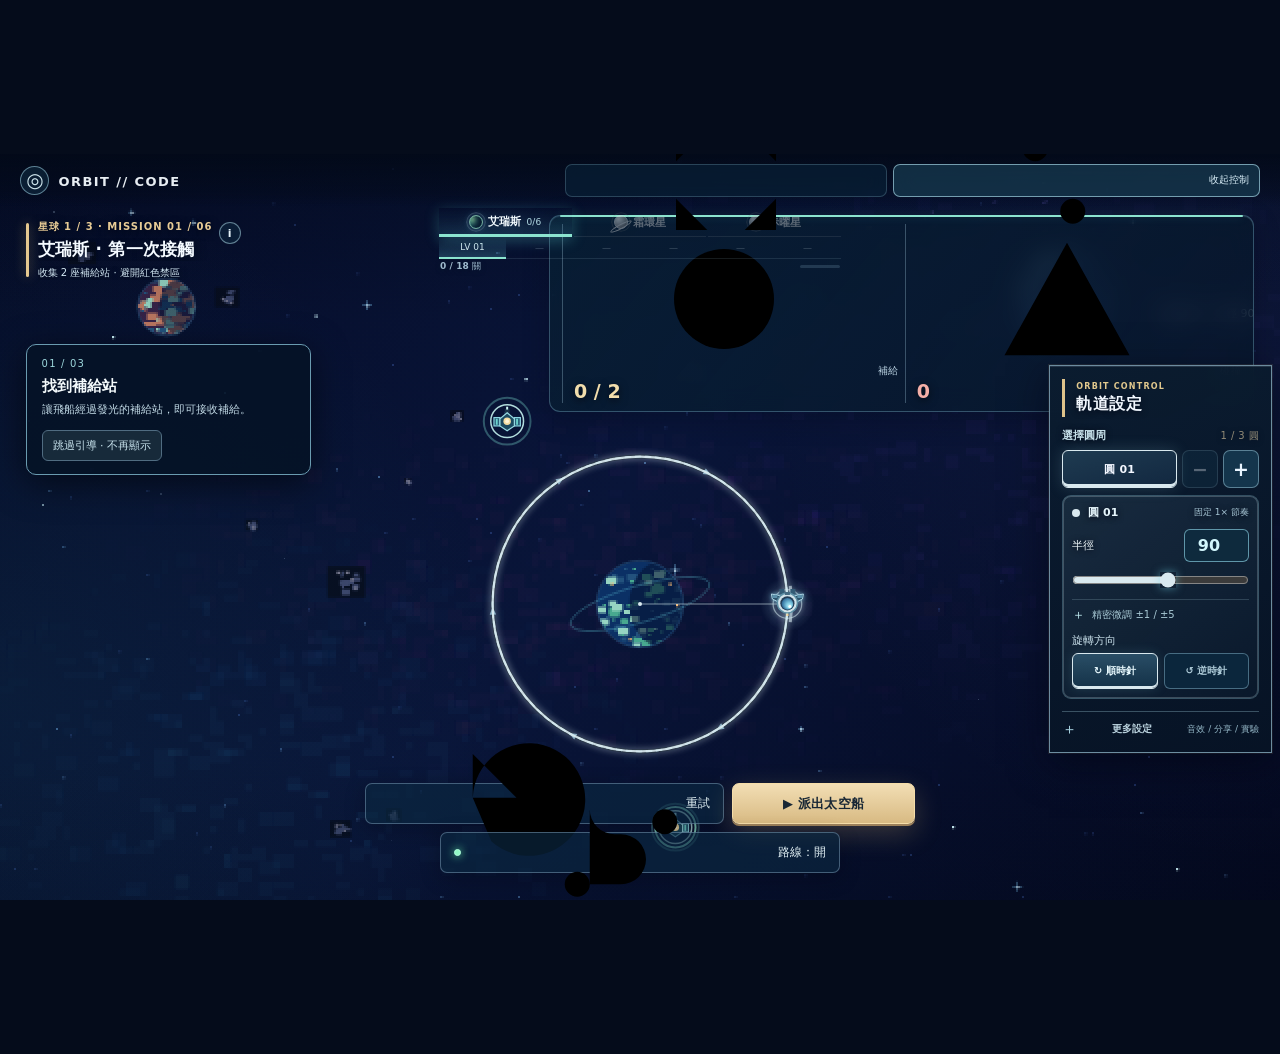
==== index.html @ 80895d69 "feat: unify player-facing controls with native inline SVG icon sprite" ====
<!doctype html>
<html lang="zh-Hant">
<head>
<meta charset="utf-8"><meta name="viewport" content="width=device-width,initial-scale=1,viewport-fit=cover"><meta name="theme-color" content="#050a14">
<title>ORBIT // CODE｜軌道守護者</title>
<meta name="description" content="用旋轉圓的數量、大小與方向組合出不同軌跡，收集訊號、閃避禁區，完成傅立葉圓周謎題。免費免安裝。">
<style>

:root{color-scheme:dark;--bg:#090d13;--surface:#0e141d;--surface-raised:#121a24;--line:#26313d;--line-active:#587083;--text:#e7edf2;--muted:#8b9aa9;--accent:#dfc48f;--ice:#a4cde0;--danger:#e48c89;--lime:#dfc48f;--gold:#dfc48f;--pink:#a4cde0}
*{box-sizing:border-box}
html{scroll-behavior:smooth}
body{margin:0;background:var(--bg);color:var(--text);font-family:Inter,-apple-system,BlinkMacSystemFont,"SF Pro Display","PingFang TC",system-ui,sans-serif;-webkit-font-smoothing:antialiased}
button,input,select{font:inherit}button{cursor:pointer;touch-action:manipulation}
button:focus-visible,input:focus-visible{outline:2px solid var(--accent);outline-offset:3px}
button:disabled{opacity:.35;cursor:not-allowed}
a{text-decoration:none;color:inherit}
.shell{max-width:1380px;padding:0 clamp(16px,3vw,46px) 50px;margin:0 auto}
header{min-height:68px;border-bottom:1px solid var(--line);display:flex;align-items:center;justify-content:space-between;gap:16px}
.brand{display:flex;align-items:center;gap:13px;min-width:0}.logo{width:35px;height:35px;flex:none;border:1px solid #677f91;border-radius:50%;display:grid;place-items:center;font-size:24px;font-weight:300;color:var(--accent);line-height:1}
.brand b{font-size:15px;font-weight:650;letter-spacing:.075em;white-space:nowrap}
.brand small{display:block;margin-top:4px;font-size:10px;color:var(--muted);letter-spacing:.14em}
.header-right{display:flex;align-items:center;gap:10px}
.status-pill{display:none}
.nav-link{padding:7px 0;color:#9aafbb;font-size:10px;letter-spacing:.12em}
.intro{padding:31px 0 24px;display:flex;align-items:end;justify-content:space-between;gap:24px}
.eyebrow{font-size:10px;color:var(--accent);letter-spacing:.19em;font-weight:600}
.intro h1{font-size:clamp(27px,3.2vw,42px);font-weight:560;letter-spacing:-.055em;line-height:1.17;margin:10px 0 11px}
.intro h1 span{color:var(--accent)}.intro p{color:#95a5b5;font-size:13px;line-height:1.75;margin:0;max-width:720px}.intro-flag{display:none}
.layout{display:grid;grid-template-columns:minmax(0,1fr) minmax(275px,318px);gap:22px;align-items:start}
.left{min-width:0}
.board{background:var(--surface);border:1px solid #2c3742;border-radius:13px;overflow:hidden}
.board-header{display:flex;align-items:center;justify-content:space-between;padding:17px 20px;gap:12px;min-height:69px;border-bottom:1px solid #25313a}
.level-tag{font-size:10px;color:var(--accent);font-weight:650;letter-spacing:.13em}
.level-name{font-size:16px;font-weight:620;letter-spacing:.015em;margin-top:5px}
.state-chip{border:1px solid #3a4b53;border-radius:99px;color:#a9bbc5;padding:6px 11px;font-size:10px;white-space:nowrap}
.state-chip.pink{border-color:#895652;color:#e6a39d}
.board-canvas{position:relative;aspect-ratio:1.57;min-height:342px;max-height:650px;background:#090e16;overflow:hidden}
#gameCanvas{position:absolute;inset:0;display:block;width:100%;height:100%;cursor:crosshair;touch-action:none}
#gameCanvas.dragging{cursor:grabbing}
.live-readout{position:absolute;left:17px;top:16px;display:flex;align-items:center;gap:8px;color:#9bafbb;font-size:11px;pointer-events:none}
.light{width:6px;height:6px;background:var(--accent);border-radius:50%}.light.off{background:#526271}
.radius-readout{position:absolute;top:15px;right:18px;font-size:11px;font-variant-numeric:tabular-nums;color:#c5d4df;pointer-events:none}
.space-caption,.hud-corners,.board-overtext{display:none}
.canvas-hint{position:absolute;bottom:14px;right:17px;pointer-events:none;color:#8094a4;font-size:10px}
.time-track{height:2px;background:#25313e}.time-fill{width:100%;height:100%;background:var(--accent);transition:width .13s linear}
.metrics{display:grid;grid-template-columns:repeat(2,1fr);background:#101720}
.metric{padding:16px 18px;min-width:0}.metric+.metric{border-left:1px solid #26323e}
.metric:nth-child(n+3){display:none}
.metric span{display:block;font-size:10px;color:#8496a6;letter-spacing:.05em}
.metric strong{display:block;font-size:24px;font-weight:570;margin-top:5px;line-height:1.15;font-variant-numeric:tabular-nums}
.metric strong small{font-size:12px;font-weight:400;color:#879ba6}
.metric strong.lime,.metric strong.pink{color:var(--accent)}
.actionbar{display:flex;flex-wrap:wrap;gap:9px;padding:13px 0 17px}
.btn{display:inline-flex;align-items:center;justify-content:center;gap:7px;min-height:44px;padding:10px 15px;border-radius:8px;background:#141c26;color:#cdd8e0;border:1px solid #303d4b;font-size:12px;font-weight:550;transition:background .15s,border-color .15s}
.btn:hover{background:#1d2935;border-color:#647785}
.btn.primary{background:var(--accent);color:#151919;border-color:var(--accent);font-weight:690;min-width:141px}
.btn.primary:hover{background:#ebd5a8}.btn.ghost{background:transparent}.btn.active{border-color:#586c79;color:#cedce4}
.scene-toggle{display:none}
.game-message{display:flex;gap:13px;align-items:start;background:transparent;padding:0 2px 16px;border-bottom:1px solid var(--line)}
.message-icon{color:#bca87e;font-size:17px;line-height:1.15}
.game-message b{font-size:12px;font-weight:630}.game-message p{margin:5px 0 0;color:#8397a6;font-size:12px;line-height:1.65}
.levels-head{margin:22px 0 11px;display:flex;align-items:center;justify-content:space-between;gap:12px}.levels-head h2{font-size:13px;font-weight:630;margin:0}.levels-head span{font-size:10px;color:#8093a3}
.level-list{display:grid;grid-template-columns:repeat(3,minmax(0,1fr));gap:8px}
.level-btn{min-width:0;min-height:74px;border:1px solid #2a3743;background:#0f161f;color:#b4c2cc;border-radius:8px;text-align:left;padding:12px;display:flex;flex-direction:column;justify-content:center;gap:6px}
.level-btn:hover:enabled{background:#161f2a;border-color:#5b6d77}
.level-btn.selected{border-color:#bea677;color:#e4ebf0;background:#1a2026}
.level-btn .tiny{font-size:10px;letter-spacing:.08em;color:#8497a5}.level-btn b{font-size:12px;font-weight:540;white-space:nowrap;text-overflow:ellipsis;overflow:hidden}
.level-btn .check{color:var(--accent)}.level-btn:disabled{opacity:.38}
.panel{border:1px solid #2b3743;border-radius:13px;background:#101720;overflow:hidden}
.panel-pad{padding:21px 18px 18px}.panel h2{font-size:15px;font-weight:610;margin:0}.panel h2 small{font-weight:420;color:#8192a1;font-size:11px}
.panel-intro{margin:11px 0 20px;color:#8a9caa;font-size:11px;line-height:1.7}
.count-row{display:flex;justify-content:space-between;align-items:center;gap:8px;border-top:1px solid var(--line);border-bottom:1px solid var(--line);padding:12px 0}
.count-row label{font-size:12px;font-weight:550}
.count-stepper{display:flex;align-items:center;gap:9px}
.step{width:31px;height:31px;border:1px solid #3e4d5c;color:#dbe5ea;background:transparent;border-radius:7px;font-size:20px;line-height:1}
.count-stepper output{min-width:19px;text-align:center;font-size:20px;font-weight:560;color:var(--accent)}
.mini-notice{font-size:10px;color:#8194a2;line-height:1.6;margin:11px 0 0}
.wheels-header{display:flex;justify-content:space-between;gap:8px;margin:21px 0 12px;font-size:12px;font-weight:620}.wheels-header small{font-size:10px;font-weight:430;color:#8393a1}
.wheels{display:flex;flex-direction:column;gap:12px}
.wheel{--wheel:#bdd0e0;padding:0;border-top:1px solid #2a3945}
.wheel.selected{border-top-color:var(--wheel)}
.wheel-title{display:flex;align-items:center;justify-content:space-between;gap:8px;font-size:12px;font-weight:590;padding:13px 0 8px;cursor:pointer}
.wheel-title small{font-size:10px;color:#8396a3;font-weight:430}
.wheel-swatch{display:inline-block;width:7px;height:7px;border-radius:50%;background:var(--wheel);margin-right:8px;vertical-align:middle}
.wheel-details{padding-bottom:2px}
.ctrl-row{display:flex;align-items:center;justify-content:space-between;gap:8px;margin:7px 0;color:#aebdc6;font-size:11px}
.num{width:69px;border:1px solid #354858;border-radius:6px;background:#131f2c;color:#e1e8ee;text-align:right;padding:6px 7px;font-size:12px;font-variant-numeric:tabular-nums}
input[type=range]{width:100%;margin:1px 0 10px;accent-color:var(--wheel,var(--accent));height:16px;cursor:pointer}
.dir-switch{display:grid;grid-template-columns:1fr 1fr;gap:7px;margin:8px 0 5px}
.dir{border:1px solid #344353;border-radius:7px;min-height:35px;background:#121c28;color:#8fa3b1;font-size:11px}
.dir.on{border-color:var(--wheel);color:#dce9f0;background:#1d2b38}
.panel-footer{border-top:1px solid #273541;padding:16px 18px;display:flex;flex-direction:column;gap:9px}
.panel-footer .btn{width:100%}.fineprint{font-size:10px;line-height:1.6;color:#778b99;text-align:center}
footer{margin-top:36px;border-top:1px solid #29333f;padding:22px 0;display:flex;justify-content:space-between;gap:10px;color:#738492;font-size:10px}
.overlay{position:absolute;inset:0;z-index:4;display:grid;place-items:center;background:rgba(5,10,17,.84);padding:18px;backdrop-filter:blur(6px)}.overlay[hidden]{display:none}
.result{max-width:375px;width:100%;padding:31px 25px;text-align:center;background:#131c27;border:1px solid #516575;border-radius:13px}
.result-kicker{font-size:10px;letter-spacing:.14em;color:var(--accent);font-weight:640}
.result h2{margin:13px 0;font-size:27px;font-weight:570}.result p{color:#a7bac5;font-size:12px;line-height:1.8;margin:0 0 18px}.result-stars{font-size:23px;letter-spacing:.09em;color:var(--accent);margin-bottom:16px}
.result-actions{display:flex;justify-content:center;gap:8px;flex-wrap:wrap}
@media(max-width:1040px){.layout{grid-template-columns:minmax(0,1fr) 295px;gap:15px}}
@media(max-width:790px){.layout{grid-template-columns:1fr}.board-canvas{aspect-ratio:1.46;min-height:315px}.panel-pad{padding:19px}.wheels{display:grid;grid-template-columns:repeat(2,minmax(0,1fr));gap:12px}.panel-footer{display:grid;grid-template-columns:1fr 1fr}.fineprint{grid-column:1/-1}}
@media(max-width:510px){header{min-height:63px}.brand b{font-size:13px}.brand small{font-size:8px}.logo{height:30px;width:30px;font-size:21px}.nav-link{font-size:9px}.intro{padding:24px 0 19px}.intro h1{font-size:29px}.intro p{font-size:12px}.board-header{padding:13px 14px;min-height:62px}.board-canvas{aspect-ratio:1.07;min-height:315px}.live-readout{top:13px;left:13px;font-size:10px}.radius-readout{top:14px;right:13px;font-size:10px}.canvas-hint{font-size:9px;right:13px}.metrics .metric{padding:13px 14px}.metric strong{font-size:21px}.actionbar{display:grid;grid-template-columns:1.25fr 1fr 1fr;gap:7px}.actionbar .btn{min-width:0;padding:10px 5px;font-size:10px}.wheels{display:flex}.level-list{grid-template-columns:repeat(2,minmax(0,1fr))}.panel-footer{display:flex}footer{flex-direction:column}}
@media(prefers-reduced-motion:reduce){*,*:before,*:after{scroll-behavior:auto!important;transition:none!important}}


/* V0.7 - Single-screen game layout. Full document never scrolls; control drawer may scroll internally. */
html,body{height:100%;width:100%;overflow:hidden;overscroll-behavior:none}
.shell{width:100%;max-width:1600px;height:100vh;height:100dvh;min-height:0;display:flex;flex-direction:column;padding:0 clamp(12px,1.6vw,24px) 10px}
header{height:56px;min-height:56px;flex-shrink:0}
.intro,footer{display:none}
.layout{flex:1;min-height:0;position:relative;grid-template-columns:minmax(0,1fr) minmax(258px,312px);gap:13px;align-items:stretch}
.left{display:flex;flex-direction:column;min-height:0;min-width:0}
.board{display:flex;flex-direction:column;flex:1;min-height:0}
.board-header{flex:none;min-height:49px;padding:9px 16px}
.board-canvas{flex:1;min-height:0;max-height:none;aspect-ratio:auto;overflow:hidden}
.metrics{flex:none}
.metric{padding:10px 15px}
.metric span{font-size:10px}
.metric strong{font-size:20px;margin-top:3px}
.actionbar{flex:none;gap:8px;padding:9px 0}
.actionbar .btn{min-height:39px;padding:8px 14px}
.game-message{flex:none;padding:5px 2px 8px;border-bottom:0;gap:9px;min-height:34px;display:flex;align-items:center;overflow:hidden}
.game-message b{font-size:11px}
.game-message p{display:inline;white-space:nowrap;overflow:hidden;text-overflow:ellipsis;font-size:10px;margin:0 0 0 7px}
.game-message>div:last-child{min-width:0;white-space:nowrap;overflow:hidden;text-overflow:ellipsis}
.message-icon{font-size:14px}
.levels-section{flex:none;min-height:0;border-top:1px solid #263440;padding-top:7px}
.levels-head{margin:0 0 7px}
.level-list{grid-template-columns:repeat(6,minmax(0,1fr));gap:6px}
.level-btn{min-height:55px;padding:7px 9px;gap:4px}
.level-btn b{font-size:11px}
.panel{min-height:0;max-height:100%;overflow-y:auto;overscroll-behavior:contain;scrollbar-width:thin;scrollbar-color:#3c4d5e transparent}
.panel-pad{padding:15px 14px 11px}
.panel-intro,.mini-notice,.fineprint{display:none}
.panel h2{font-size:14px}
.count-row{padding:10px 0;margin-top:13px}
.wheels-header{margin:15px 0 6px}
.wheels{gap:6px}
.wheel-title{padding:8px 0 6px}
.wheel-details{padding-bottom:0}
.ctrl-row{margin:4px 0}
input[type=range]{margin:0 0 4px}
.dir-switch{margin:4px 0}
.dir{min-height:32px}
.panel-footer{padding:11px 14px;gap:6px}
.panel-footer .btn{min-height:37px;padding:7px}
.mobile-dock{display:none}
@media(max-height:710px) and (min-width:861px){
 .shell{padding-bottom:7px}header{height:46px;min-height:46px}
 .board-header{min-height:42px;padding:6px 13px}
 .level-name{font-size:14px}
 .metric{padding:7px 12px}.metric strong{font-size:18px}
 .actionbar{padding:6px 0}.actionbar .btn{min-height:35px}
 .game-message{min-height:25px;padding:2px 0 4px}
 .levels-section{padding-top:5px}.levels-head{margin-bottom:4px}
 .level-btn{min-height:41px;padding:5px 7px}
 .panel-pad{padding:10px 12px}.panel-footer{padding:8px 12px}
}
@media(max-width:860px){
 .shell{padding:0 10px 0}
 header{height:49px;min-height:49px}
 .brand small{font-size:8px}.logo{width:30px;height:30px;font-size:20px}
 .nav-link{font-size:9px}
 .layout{display:flex;flex-direction:column;flex:1;min-height:0;gap:0;overflow:hidden}
 .left{flex:1;min-height:0}
 .board{min-height:0}
 .board-header{min-height:43px;padding:7px 12px}
 .board-canvas{flex:1;min-height:0;max-height:none;aspect-ratio:auto}
 .metric{padding:9px 12px}.metric strong{font-size:19px}
 .actionbar{display:grid;grid-template-columns:1.3fr 1fr 1fr;gap:7px;padding:9px 0 10px}
 .actionbar .btn{min-width:0;min-height:42px;padding:6px 4px;font-size:11px}
 .game-message{display:none}
 .levels-section,.panel{display:none}
 .mobile-dock{display:grid;grid-template-columns:1fr 1fr;flex:none;gap:8px;padding:8px 0 max(9px,env(safe-area-inset-bottom));border-top:1px solid #26313d;background:#090d13}
 .dock-btn{height:42px;min-height:42px;border:1px solid #354451;background:#121b26;color:#b7c8d1;border-radius:8px;font-size:12px;font-weight:560}
 .dock-btn[aria-expanded=true]{color:#efd29d;background:#24272a;border-color:#b59c70}
 body[data-mobile-pane=settings] .panel,body[data-mobile-pane=levels] .levels-section{
  display:block;position:absolute;bottom:4px;left:0;right:0;z-index:10;
  border:1px solid #586c7a;border-radius:13px 13px 8px 8px;background:#101720;
  max-height:min(46dvh,420px);overflow-y:auto;overscroll-behavior:contain;
  box-shadow:0 -12px 60px #050a12d9;
 }
 body[data-mobile-pane=settings] .panel{height:min(46dvh,420px)}
 body[data-mobile-pane=levels] .levels-section{padding:14px 13px 15px}
 .levels-head{margin:0 0 11px}.level-list{grid-template-columns:repeat(2,minmax(0,1fr));gap:8px}
 .level-btn{min-height:62px;padding:10px}
 .panel-pad{padding:16px}
 .panel-intro{display:block;margin:7px 0 11px}
 .mini-notice{display:block;margin:7px 0}
 .panel-footer{padding:11px 16px}
 .panel-footer .btn{min-height:41px}
 .wheels{display:flex;flex-direction:column}
 .wheel{padding:2px 0}
 .num{font-size:16px}
}
@media(max-width:510px){
 .shell{padding:0 8px}
 header{height:45px;min-height:45px}
 .brand b{font-size:12px}.brand small{display:none}
 .board-header{min-height:41px;padding:7px 10px}
 .board-canvas{min-height:0}
 .live-readout{top:11px;left:11px}.radius-readout{top:11px;right:11px;font-size:10px}
 .canvas-hint{right:10px;bottom:9px}
 .actionbar{padding:7px 0}
 .mobile-dock{padding:7px 0 max(7px,env(safe-area-inset-bottom))}
 .dock-btn{height:40px;min-height:40px}
}
@media(max-height:610px) and (max-width:860px){
 header{height:38px;min-height:38px}
 .board-header{min-height:35px;padding:4px 10px}
 .level-tag{font-size:9px}.level-name{font-size:13px;margin-top:2px}
 .metrics .metric{padding:5px 11px}.metric strong{font-size:17px;margin-top:0}
 .actionbar{padding:5px 0}.actionbar .btn{min-height:36px;font-size:10px}
 .mobile-dock{padding-top:5px;padding-bottom:max(5px,env(safe-area-inset-bottom))}
 .dock-btn{height:36px;min-height:36px}
}


/* V0.7.2 — Classic Cosmos restoration within the unchanged single-screen shell */
body{background:radial-gradient(ellipse 85% 65% at 52% -12%,rgba(55,72,132,.34),transparent 72%),radial-gradient(ellipse 75% 68% at 95% 80%,rgba(18,57,86,.26),transparent 78%),#080e1c}
.board{border-color:#35527a}
.board-canvas{background:#050c23}
.panel-footer .scene-toggle{display:inline-flex;max-width:none;width:100%;min-height:38px;border-color:#567c98;background:#172338;color:#cae6f2}
.panel-footer .scene-toggle:not(.active){background:#101924;border-color:#334759;color:#8ea3b2}
.panel-footer .scene-toggle:hover{background:#22364f;border-color:#8ebbd3}
@media(max-width:860px){body[data-mobile-pane=settings] .panel-footer .scene-toggle{display:inline-flex}}

/* V0.7.3 Integrated Command Deck — one dominant viewport and one unified console */
.shell{max-width:1820px;padding:0 clamp(8px,1.1vw,18px) 6px}
header{height:45px;min-height:45px;border-bottom-color:#254164}
header .brand{gap:9px}header .logo{width:30px;height:30px;font-size:20px}
header .brand b{font-size:13px}header .brand small{display:none}
.layout{grid-template-columns:minmax(0,1fr) clamp(228px,18vw,270px);gap:9px}
.left{min-height:0}
.board{flex:1;min-height:0;border:1px solid #365573;border-radius:10px;background:#081326;overflow:hidden}
.board-header{flex:none;min-height:56px;display:grid;grid-template-columns:minmax(128px,1fr) auto auto;align-items:center;gap:12px;padding:7px 12px;border-bottom:1px solid #294966;background:rgba(9,24,46,.94)}
.command-title{min-width:0;display:flex;align-items:center;gap:9px}
.command-title .level-tag{font-size:9px;letter-spacing:.08em}
.command-title .level-name{font-size:14px;margin-top:1px;white-space:nowrap;overflow:hidden;text-overflow:ellipsis;max-width:190px}
.command-title .state-chip{font-size:9px;padding:4px 7px;white-space:nowrap;flex:none}
.board-header .metrics{display:flex;grid-template-columns:none;align-items:center;gap:12px;flex:none;background:transparent;border:0}
.board-header .metric{padding:0 0 0 11px;border-left:1px solid #324960!important;border-right:0;min-width:0}
.board-header .metric span{font-size:9px;margin-bottom:0;color:#a1bbd0}
.board-header .metric strong{font-size:18px;margin-top:2px}
.board-header .metric strong small{font-size:9px}
.board-header .metric:nth-child(n+3){display:none}
.board-header .actionbar{display:flex;align-items:center;gap:5px;padding:0;margin:0;flex:none}
.board-header .actionbar .btn{min-height:35px;padding:7px 10px;font-size:11px;min-width:0;border-radius:6px}
.board-header #startBtn{min-width:118px}
.board-header #resetBtn{min-width:73px}
.board-header #previewBtn{min-width:87px}
.board-canvas{flex:1;min-height:0;max-height:none;aspect-ratio:auto}
.time-track{height:2px}
.levels-section{flex:none;min-height:39px;border-top:1px solid #223e59;padding:5px 5px 0;margin:0;background:rgba(7,18,35,.83);display:flex;align-items:center}
.levels-head{display:none}
.level-list{display:grid;width:100%;grid-template-columns:repeat(6,minmax(0,1fr));gap:3px}
.level-btn{min-height:30px;padding:5px;display:flex;flex-direction:row;align-items:center;justify-content:center;gap:4px;background:transparent;border:1px solid transparent;border-radius:5px;color:#abbfce}
.level-btn .tiny{font-size:9px;letter-spacing:0;white-space:nowrap}
.level-btn b{font-size:10px;font-weight:550}
.level-btn:hover:enabled{background:#192a40;border-color:#345b75}
.level-btn.selected{background:#21384b;border-color:#668aa6;color:#eff6fa}
.game-message{position:absolute!important;width:1px!important;height:1px!important;padding:0!important;margin:-1px!important;overflow:hidden!important;clip:rect(0,0,0,0)!important;white-space:nowrap!important;border:0!important}
.panel{background:rgba(8,20,38,.8);border:1px solid #34536f;border-radius:10px;min-height:0;backdrop-filter:blur(6px)}
.panel-pad{padding:13px 11px 10px}.panel h2{font-size:13px}
.panel-pad .wheels-header{margin:12px 0 5px}
.panel-footer{padding:10px 11px;gap:7px}
.panel-footer .btn{font-size:11px}
.wheel-title{padding:7px 0 4px}.wheel-details{padding-bottom:0}.wheels{gap:4px}
.count-row{padding:7px 0;margin-top:9px}
.wheel .ctrl-row{margin:3px 0}
.num{width:61px;padding:5px 4px}
input[type=range]{height:14px;margin:0 0 2px}
.dir{min-height:30px;font-size:10px}
.dir-switch{gap:4px;margin:3px 0}
@media(max-width:1190px) and (min-width:861px){
 .layout{grid-template-columns:minmax(0,1fr) 227px}
 .board-header{gap:6px;padding:6px 9px}
 .command-title .state-chip{display:none}
 .board-header .metrics{gap:5px}
 .board-header .metric{padding-left:6px}
 .board-header .actionbar .btn{font-size:10px;padding:6px 7px}
 .board-header #startBtn{min-width:102px}
 .board-header #resetBtn{min-width:61px}
 .board-header #previewBtn{min-width:71px}
 .level-btn b{font-size:9px}
}
@media(max-width:860px){
 .shell{padding:0 8px}
 header{height:40px;min-height:40px}
 .layout{display:flex;flex-direction:column;gap:0}
 .left{flex:1;min-height:0}
 .board-header{grid-template-columns:minmax(0,1fr) auto;grid-template-rows:auto auto;grid-template-areas:'mission stats' 'controls controls';gap:5px;padding:6px 9px;min-height:85px}
 .command-title{grid-area:mission;min-width:0}
 .command-title .level-name{max-width:none;font-size:13px}
 .command-title .state-chip{display:none}
 .board-header .metrics{grid-area:stats;gap:5px}
 .board-header .metric{padding-left:7px}
 .board-header .metric span{font-size:8px}
 .board-header .metric strong{font-size:15px}
 .board-header .actionbar{grid-area:controls;display:grid;grid-template-columns:1.3fr 1fr 1fr;gap:5px;width:100%;margin:0}
 .board-header .actionbar .btn{height:32px;min-height:32px;max-height:32px;padding:5px 4px;font-size:10px;width:100%}
 .board-header #startBtn,.board-header #resetBtn,.board-header #previewBtn{min-width:0}
 .board-canvas{min-height:0}
 .levels-section,.panel{display:none}
 body[data-mobile-pane=settings] .panel,body[data-mobile-pane=levels] .levels-section{display:block;z-index:11;max-height:min(48dvh,420px)}
 body[data-mobile-pane=levels] .levels-head{display:flex;margin:0 0 8px}
 body[data-mobile-pane=levels] .level-list{grid-template-columns:repeat(2,minmax(0,1fr));gap:8px}
 body[data-mobile-pane=levels] .level-btn{min-height:58px;display:flex;flex-direction:column;gap:5px;align-items:flex-start;padding:10px}
 body[data-mobile-pane=levels] .level-btn .tiny{font-size:10px}
 body[data-mobile-pane=levels] .level-btn b{font-size:12px}
 .mobile-dock{border-top-color:#284660}
 .panel-pad{padding:14px}
 .panel-footer{padding:12px}
 .panel-pad .panel-intro{display:block}
}
@media(max-height:610px) and (max-width:860px){
 header{height:35px;min-height:35px}
 .board-header{min-height:70px;padding:4px 9px;gap:2px}
 .board-header .actionbar .btn{height:29px;min-height:29px;max-height:29px}
 .board-header .metric strong{font-size:13px}
}
@media(max-height:670px) and (min-width:861px){
 header{height:37px;min-height:37px}
 .board-header{min-height:48px}
 .level-btn{min-height:26px}
 .levels-section{min-height:32px;padding-top:3px}
}

/* V0.8 Endless Orbit — no countdown and no modal completion screen */
.board-header .metrics{gap:11px}
.board-header .metric strong{color:#e7d2a0}
.time-track{display:none}
.completion-panel[hidden],.dock-next[hidden]{display:none!important}
.completion-panel{display:flex;flex-direction:column;gap:12px;padding:14px 12px 13px;border-bottom:1px solid #466d78;background:linear-gradient(130deg,rgba(30,76,80,.5),rgba(19,42,61,.65));}
.completion-heading{display:flex;align-items:flex-start;gap:10px}
.completion-emblem{display:grid;place-items:center;flex:none;height:26px;width:26px;border-radius:50%;background:#90d7c7;color:#123538;font-size:15px;font-weight:760}
.completion-heading strong{display:block;font-size:13px;color:#e4fff6;font-weight:680;margin-top:1px}
.completion-heading p{font-size:11px;line-height:1.5;color:#afd3d4;margin:6px 0 0}
.completion-next{width:100%;min-height:43px;font-size:13px}
body.level-cleared .command-title .state-chip{border-color:#89d4bf;color:#b7ebd6}
body.level-cleared .board{border-color:#4a8f8c}
body.level-cleared .board-header .metric strong{color:#a5f2dc}
@media(max-width:860px){
 body.level-cleared .mobile-dock{grid-template-columns:.9fr .9fr 1.15fr}
 .dock-next{background:#c8d9a8;border-color:#dfecbe;color:#18312d;font-weight:750}
 body.level-cleared .command-title .state-chip{display:none}
}
@media(max-width:510px){
 body.level-cleared .mobile-dock{gap:5px}
 body.level-cleared .dock-btn{font-size:10px;min-width:0}
 body.level-cleared .dock-next{font-size:11px}
}

/* V0.9 — clarity, guided discovery, consequences, best scores */
.command-title>div:first-child{min-width:0}
.command-title .mission-objective{color:#d2e8f3;font-size:10px;font-weight:500;margin-top:4px;max-width:290px;white-space:nowrap;overflow:hidden;text-overflow:ellipsis}
.mission-story{position:absolute;left:16px;top:38px;z-index:2;max-width:min(75%,510px);white-space:nowrap;overflow:hidden;text-overflow:ellipsis;font-size:10px;color:#a3c2d3;text-shadow:0 2px 5px #081122}
.board-header{min-height:63px}
.completion-panel{gap:9px}
.completion-stars{letter-spacing:3px;font-size:23px;line-height:1;color:#f9d58e}
.completion-facts{font-size:11px;line-height:1.5;color:#dcece7}
.completion-bonus{font-size:10px;color:#a4dfd1;font-weight:650}
.completion-bonus[hidden]{display:none}
.completion-actions{display:flex;gap:6px}
.completion-actions .btn{flex:1;min-width:0;min-height:38px;padding:6px 7px;font-size:11px}
.completion-actions .completion-next{width:auto;flex:1.3}
.control-caption{font-size:10px;color:#91a9b9;margin:5px 0 0}
.panel-footer-label{color:#91a9b9;font-size:10px;border-top:1px solid #324659;padding-top:3px;font-weight:600}
.level-btn.completed{color:#e0f4e9;border-color:#4f8c84}
.level-btn.locked{color:#8993a1;opacity:.68;cursor:help}
.level-btn.locked:hover,.level-btn.locked:focus-visible{opacity:1;background:#1c2736;border-color:#58738b}
.best-stars{font-size:10px;white-space:nowrap;color:#eecb83;letter-spacing:0}
.stage-notice[hidden]{display:none}
.stage-notice{position:absolute;bottom:47px;left:8px;z-index:12;padding:7px 12px;border-radius:7px;background:#19293b;color:#cde4f1;border:1px solid #526d85;font-size:11px;box-shadow:0 6px 18px #0008}
.tutorial[hidden]{display:none}
.tutorial{position:absolute;left:16px;top:68px;z-index:7;padding:13px 15px;width:min(285px,calc(100% - 32px));border-radius:10px;background:rgba(5,19,38,.88);border:1px solid #6a9bb0;box-shadow:0 8px 35px #0008;pointer-events:none}
.tutorial-step{color:#9cd7dc;font-size:10px;letter-spacing:.12em;margin-bottom:7px}
.tutorial strong{font-size:15px;color:#f3f9fb;font-weight:670}
.tutorial p{font-size:11px;line-height:1.5;color:#c1d9e5;margin:6px 0 11px}
.tutorial-skip{pointer-events:auto;border:1px solid #506c81;border-radius:6px;padding:7px 10px;background:#172a3a;color:#c9e4ee;font-size:11px}
.tutorial-skip:hover{background:#2c4760}
#startBtn.guide-focus{box-shadow:0 0 0 3px #79d9d49a,0 0 18px #6ad7b965}
@media(max-width:1190px) and (min-width:861px){
 .command-title .mission-objective{max-width:175px;font-size:9px}
 .board-header{min-height:69px}
 .level-btn .best-stars{font-size:9px}
}
@media(max-width:860px){
 .board-header{min-height:91px}
 .command-title .mission-objective{font-size:9px;max-width:210px}
 .mission-story{top:36px;left:11px;font-size:9px;max-width:90%}
 .tutorial{left:10px;top:68px;padding:10px 12px;width:min(250px,calc(100% - 20px))}
 body[data-mobile-pane=levels] .stage-notice{position:sticky;bottom:2px;left:auto;margin:8px 0 0;box-shadow:none}
 body[data-mobile-pane=levels] .level-btn{position:relative}
 body[data-mobile-pane=levels] .best-stars{position:absolute;right:10px;top:9px}
 .completion-panel{padding:12px}
}
@media(max-width:510px){
 .command-title .mission-objective{max-width:174px}
 .mission-story{top:36px}
 .board-header{min-height:91px}
}
@media(max-height:610px) and (max-width:860px){
 .board-header{min-height:76px}
 .command-title .mission-objective{margin-top:1px}
 .mission-story{top:33px}
 .tutorial{top:49px;padding:8px 10px}
}

/* V1.0 — three planet sectors, each with six stages; keeps a single-screen game board */
body[data-planet="frost"]{--accent:#9be5f0;--ice:#a9f2f2;--gold:#a9dbe8}
body[data-planet="ember"]{--accent:#eabb88;--ice:#eabac5;--gold:#f1c58d}
.planet-bar{display:grid;grid-template-columns:repeat(3,minmax(0,1fr));width:100%;gap:5px;margin-bottom:5px}
.planet-btn{min-width:0;display:flex;align-items:center;justify-content:center;gap:7px;background:#0b1b30;border:1px solid #28445a;border-radius:7px;padding:5px 6px;color:#bdd0dd;text-align:left;cursor:pointer;transition:background .16s,border-color .16s}
.planet-btn:hover,.planet-btn:focus-visible{border-color:#7aadc7;background:#1a3448}
.planet-btn.selected{border-color:#a7cee2;background:#1c3b4f;color:#f2fafe}
.planet-btn.locked{opacity:.67}
.planet-symbol{height:21px;width:21px;flex:none;border-radius:50%;border:1px solid #77ac9e;box-shadow:inset -6px -2px 7px #07182c,0 0 7px #5dabc240;position:relative}
.planet-origin .planet-symbol{background:radial-gradient(circle at 29% 26%,#8cd3a0,#287f81 65%,#093148)}
.planet-frost .planet-symbol{background:radial-gradient(circle at 29% 26%,#e2ffff,#57a7cc 58%,#1c4772);border-color:#a3e9fd}
.planet-frost .planet-symbol:after{content:'';position:absolute;left:-6px;right:-6px;top:8px;height:3px;border:1px solid #b2e0f0;border-radius:50%;transform:rotate(-28deg)}
.planet-ember .planet-symbol{background:radial-gradient(circle at 25% 25%,#ffe2ab,#d97d5b 54%,#772747);border-color:#eeb18e}
.planet-label{display:flex;flex-direction:column;min-width:0;gap:1px}
.planet-label strong{white-space:nowrap;font-weight:650;font-size:10px}
.planet-label small{white-space:nowrap;font-size:9px;color:#9bb2c3}
.planet-status{font-size:10px;flex:none;color:#b8dfe9}
.levels-section{display:flex;flex-direction:column;align-items:stretch;justify-content:center;min-height:78px;padding:5px 6px 5px;border-top:1px solid #35506b;gap:0}
.level-list{width:100%;flex:none}
.stage-notice{bottom:82px}
body[data-planet="frost"] .board{border-color:#4e869d}
body[data-planet="ember"] .board{border-color:#8c6373}
body[data-planet="frost"] .board-header{background:rgba(10,34,56,.94)}
body[data-planet="ember"] .board-header{background:rgba(43,14,33,.94)}
@media(max-height:700px) and (min-width:861px){
 .levels-section{min-height:67px;padding:4px 5px}
 .planet-btn{padding:3px 5px}.planet-symbol{height:17px;width:17px}
 .planet-label small{font-size:8px}
 .level-btn{min-height:25px}
}
@media(max-width:860px){
 .levels-section{display:none}
 body[data-mobile-pane=levels] .levels-section{display:block;padding:11px 11px 14px;max-height:min(54dvh,500px)}
 body[data-mobile-pane=levels] .planet-bar{gap:5px;margin-bottom:11px}
 body[data-mobile-pane=levels] .planet-btn{padding:9px 4px;gap:5px;justify-content:center}
 body[data-mobile-pane=levels] .planet-symbol{width:19px;height:19px}
 body[data-mobile-pane=levels] .planet-label strong{font-size:10px}
 body[data-mobile-pane=levels] .planet-label small{font-size:8px}
 body[data-mobile-pane=levels] .planet-status{display:none}
 body[data-mobile-pane=levels] .stage-notice{position:sticky;bottom:1px}
}

/* V1.1: Full-bleed playfield with a native-feeling, minimally framed HUD. */
html,body{height:100%;width:100%;overflow:hidden;overscroll-behavior:none}
body{background:#050c1b}
.shell{position:relative;width:100%;height:100vh;height:100dvh;max-width:none!important;margin:0;padding:0!important;overflow:hidden}
header{position:absolute;inset:0 0 auto 0;height:52px!important;min-height:52px!important;z-index:20;padding:0 clamp(11px,1.6vw,24px);background:linear-gradient(180deg,rgba(3,10,25,.94),rgba(3,10,25,.4) 75%,transparent);border:0!important;pointer-events:none}
header .brand,header .header-right,header button{pointer-events:auto}
header .logo{background:#14314888;color:#cde4eb;border-color:#8bb9caa6;width:29px;height:29px;font-size:20px}
header .brand b{font-size:13px;letter-spacing:.11em}
header .header-right{gap:6px}
header .nav-link{color:#a8c6d4;font-size:9px;letter-spacing:.12em}
.hud-toggle{height:33px;display:inline-flex;align-items:center;justify-content:center;gap:5px;padding:6px 10px;border:1px solid #80afc04a;border-radius:7px;background:#0b273d88;backdrop-filter:blur(12px);color:#d8edf7;font-size:12px}
.hud-toggle:hover,.hud-toggle.is-on{background:#1b455b99;border-color:#a9dbe9a6}
.hud-toggle span{font-size:10px;white-space:nowrap}
.intro,footer{display:none!important}
.layout{position:absolute;inset:0;display:block!important;height:100%!important;width:100%!important;min-height:0;gap:0!important;padding:0!important;margin:0!important}
.left{position:absolute;inset:0;display:block!important;min-width:0;min-height:0;width:100%;height:100%}
.board{position:absolute;inset:0;display:block!important;width:100%;height:100%;flex:none!important;border:0!important;border-radius:0!important;box-shadow:none!important;background:transparent!important;overflow:hidden}
.board-canvas{position:absolute!important;inset:0!important;width:100%!important;height:100%!important;max-height:none!important;min-height:0!important;aspect-ratio:auto!important;background:#061023;overflow:hidden}
.board-canvas::before{display:none}
.board-canvas:after{content:'';position:absolute;inset:0;z-index:1;pointer-events:none;background:linear-gradient(180deg,#02091755,transparent 19%,transparent 68%,#02091777)}
.board-header{position:absolute!important;top:58px!important;left:0!important;right:0!important;height:0!important;min-height:0!important;padding:0!important;margin:0!important;display:block!important;overflow:visible!important;border:0!important;background:transparent!important;z-index:9;pointer-events:none!important}
.board-header>*{pointer-events:auto}
.command-title{position:absolute;top:8px;left:clamp(12px,2vw,30px);max-width:29vw;display:flex;gap:8px;text-shadow:0 2px 8px #0008}
.command-title .level-tag{font-size:10px;color:#c3dfee}
.command-title .level-name{font-size:clamp(16px,1.55vw,23px);max-width:350px!important;margin-top:4px}
.command-title .mission-objective{max-width:350px!important;color:#c4dce8;font-size:11px;margin-top:6px}
.command-title .state-chip{display:none!important}
.board-header .metrics{position:absolute;top:3px;right:clamp(12px,2vw,30px);padding:0;display:flex;gap:14px;align-items:center;background:transparent!important}
.board-header .metric{padding:0 0 0 11px!important;border:0!important;border-left:1px solid #86aabe66!important}
.board-header .metric span{font-size:10px;color:#aac9d7}
.board-header .metric strong{font-size:22px;color:#f0dfbd;margin-top:3px;text-shadow:0 2px 8px #000a}
.board-header .actionbar{position:fixed!important;top:auto;bottom:clamp(16px,3vh,30px);left:50%;right:auto;transform:translateX(-50%);display:flex!important;gap:6px;justify-content:center;align-items:center;width:auto;max-width:90vw;z-index:17;padding:5px!important;margin:0!important;border:1px solid #a4c1d13b;border-radius:12px;background:#071d36a6;backdrop-filter:blur(16px);box-shadow:0 10px 30px #02081355}
.board-header .actionbar .btn{height:41px!important;min-height:41px;max-height:none;min-width:0!important;padding:7px 13px!important;border:1px solid #53748c7b;border-radius:8px;background:#1a354daa;color:#e3f2f6;font-size:12px;white-space:nowrap}
.board-header .actionbar .btn.primary{min-width:145px!important;background:#e6cea3;border-color:#ffdfad;color:#142431}
.board-header .actionbar .btn:hover{background:#376079bb;border-color:#a5d4e5}
.board-header .actionbar .btn.primary:hover{background:#fce1b2}
.live-readout{top:150px;left:clamp(12px,2vw,30px);z-index:4;font-size:10px}
.radius-readout{top:152px;right:clamp(14px,2vw,30px);z-index:4;font-size:11px}
.mission-story{left:clamp(12px,2vw,30px);top:120px;max-width:30vw;white-space:normal;font-size:11px;line-height:1.5;color:#b9cedc;text-shadow:0 2px 6px #010615}
.canvas-hint{bottom:92px;right:clamp(12px,2vw,30px);z-index:4;font-size:10px;color:#bad1d8}
.tutorial{top:190px;left:clamp(12px,2vw,30px);z-index:11}
.game-message{display:none!important}
.levels-section{position:absolute!important;top:58px!important;left:50%!important;right:auto!important;bottom:auto!important;transform:translateX(-50%);width:min(468px,41vw)!important;min-height:0!important;height:auto!important;max-height:none!important;display:flex!important;flex-direction:column;gap:4px;padding:4px!important;margin:0!important;border:0!important;background:transparent!important;box-shadow:none!important;z-index:14;overflow:visible!important}
.planet-bar{display:flex!important;width:100%;gap:6px;justify-content:center;margin:0!important;grid-template-columns:none}
.planet-btn{flex:1;min-width:0;min-height:32px;height:32px;padding:5px 4px;gap:5px;border:0!important;border-bottom:1px solid #aacbdf30!important;border-radius:0!important;background:transparent!important;box-shadow:none!important}
.planet-btn.selected{border-bottom:2px solid #e5ddba!important;background:linear-gradient(0deg,#33768d33,transparent)!important}
.planet-btn:hover{background:#2f668646!important}
.planet-btn .planet-symbol{width:17px;height:17px}
.planet-btn .planet-label strong{font-size:11px}
.planet-btn .planet-label small{font-size:8px}
.planet-btn .planet-status{font-size:9px}
.levels-head{display:none!important}
.level-list{display:flex!important;justify-content:center;gap:5px;width:100%;grid-template-columns:none}
.level-btn{flex:1;display:flex!important;justify-content:center;align-items:center;height:26px!important;min-height:26px!important;max-height:26px!important;padding:4px!important;background:#112a4188!important;border:1px solid #7cabc23b!important;border-radius:20px!important;gap:2px}
.level-btn.selected{background:#33778f88!important;border-color:#b5e5e8bb!important}
.level-btn.completed{border-color:#92d9b57b!important}
.level-btn .tiny{font-size:10px;color:#d7eaf1}
.level-btn b{display:none!important}
.level-btn .best-stars{font-size:8px}
.stage-notice{top:76px;left:0;bottom:auto;white-space:normal;width:100%;font-size:11px}
.panel{position:absolute!important;top:184px;right:clamp(6px,1.4vw,24px);bottom:clamp(87px,12vh,132px);left:auto!important;width:clamp(206px,18vw,258px);min-height:0!important;height:auto!important;max-height:none!important;display:flex!important;flex-direction:column;border:0!important;border-radius:0!important;background:linear-gradient(90deg,transparent,#05152766 20%,#061a30b9 100%)!important;backdrop-filter:blur(4px);box-shadow:none!important;overflow-y:auto;scrollbar-width:thin;scrollbar-color:#476679 transparent;z-index:12}
.panel-pad{padding:12px 8px 10px 16px!important}
.panel h2{font-size:12px}
.panel h2 small{font-size:9px}
.panel .panel-intro,.panel .mini-notice,.panel .fineprint{display:none!important}
.panel .control-caption{font-size:10px;margin:4px 0 6px;line-height:1.4}
.count-row{margin-top:4px;padding:7px 0;border-color:#8da9bb30}
.count-row label{font-size:11px}
.wheel{background:transparent!important;border-top-color:#86a2b737!important}
.wheel-title{padding:8px 0 4px;font-size:11px}
.wheel .ctrl-row{margin:2px 0}
.wheel .num{width:57px;padding:4px 5px;background:#0c2740ad;border-color:#5f8da27e}
.wheel input[type=range]{height:13px;margin:0 0 2px}
.wheel .dir{min-height:29px;font-size:10px}
.panel-footer{margin-top:auto;padding:9px 9px 11px 16px!important;gap:5px;border-top:1px solid #7698ad3f}
.panel-footer-label{font-size:9px}
.panel-footer .btn{min-height:31px;padding:6px 8px;font-size:10px;background:#17324bb0;border-color:#63869a66}
.panel-footer .scene-toggle{min-height:31px;background:#173f53b0;border-color:#87b9c080}
body.rail-hidden .panel{display:none!important}
.completion-panel{background:#0b403dab!important;padding:12px 10px 10px 15px!important}
body.level-cleared .board{border:0!important}
.mobile-dock{display:none!important}
@media(max-width:1280px) and (min-width:861px){
 .levels-section{width:min(370px,36vw)!important}
 .planet-btn .planet-label small,.planet-btn .planet-status{display:none}
 .command-title{max-width:30vw}
 .command-title .level-name{font-size:17px;max-width:250px!important}
 .command-title .mission-objective{max-width:240px!important;font-size:10px}
 .board-header .metric strong{font-size:19px}
 .board-header .metrics{gap:6px}
 .panel{width:218px;right:8px;top:185px}
}
@media(max-width:1060px) and (min-width:861px){
 .command-title{top:83px;max-width:38vw}
 .board-header .metrics{top:80px}
 .levels-section{top:52px!important;width:min(480px,68vw)!important}
 .mission-story{top:196px;max-width:38vw}
 .live-readout,.radius-readout{top:223px}
 .panel{top:238px}
}
@media(max-width:860px){
 header{height:46px!important;min-height:46px!important;padding:0 10px}
 header .nav-link{display:none}
 header .logo{height:26px;width:26px;font-size:18px}
 header .brand b{font-size:12px}
 header .header-right{gap:5px}
 .hud-toggle{height:31px;padding:5px 8px}
 #hudControlBtn span{display:none}
 .board-header{top:48px!important}
 .command-title{top:2px;left:11px;max-width:55vw}
 .command-title .level-name{font-size:15px;max-width:55vw!important}
 .command-title .level-tag{font-size:9px}
 .command-title .mission-objective{font-size:9px;max-width:55vw!important}
 .board-header .metrics{top:3px;right:10px;gap:3px}
 .board-header .metric{padding-left:6px!important}
 .board-header .metric span{font-size:8px}
 .board-header .metric strong{font-size:17px}
 .board-header .actionbar{bottom:56px;max-width:calc(100vw - 16px);padding:4px!important}
 .board-header .actionbar .btn{height:36px!important;min-height:36px;padding:5px 9px!important;font-size:11px}
 .board-header .actionbar .btn.primary{min-width:119px!important}
 .levels-section,.panel{display:none!important}
 body[data-mobile-pane=settings] .panel,body[data-mobile-pane=levels] .levels-section{position:absolute!important;z-index:18;left:8px!important;right:8px!important;top:auto!important;bottom:54px!important;width:auto!important;transform:none!important;max-height:min(55dvh,490px)!important;overflow-y:auto!important;border:1px solid #78a8b28a!important;border-radius:12px!important;background:#081d35f1!important;backdrop-filter:blur(18px);box-shadow:0 -12px 42px #0009!important}
 body[data-mobile-pane=settings] .panel{display:flex!important;height:min(55dvh,490px)!important}
 body[data-mobile-pane=levels] .levels-section{display:block!important;padding:12px!important}
 body[data-mobile-pane=levels] .levels-head{display:flex!important;margin:4px 0 10px}
 body[data-mobile-pane=levels] .planet-bar{display:grid!important;grid-template-columns:repeat(3,minmax(0,1fr));margin-bottom:12px!important;gap:5px}
 body[data-mobile-pane=levels] .planet-btn{min-height:47px;height:47px;border:1px solid #739ab358!important;border-radius:7px!important;background:#14304a99!important}
 body[data-mobile-pane=levels] .planet-btn.selected{background:#32627d99!important;border-color:#bce8f0ac!important}
 body[data-mobile-pane=levels] .planet-btn .planet-label small{display:block}
 body[data-mobile-pane=levels] .level-list{display:grid!important;grid-template-columns:repeat(2,minmax(0,1fr));gap:7px}
 body[data-mobile-pane=levels] .level-btn{min-height:55px!important;height:55px!important;max-height:55px!important;flex-direction:column;align-items:flex-start;justify-content:center;padding:7px 10px!important;border-radius:7px!important}
 body[data-mobile-pane=levels] .level-btn b{display:block!important;font-size:11px}
 body[data-mobile-pane=levels] .stage-notice{position:sticky;top:auto;bottom:2px;width:100%;box-shadow:none}
 .mobile-dock{display:grid!important;position:absolute;bottom:0;left:0;right:0;z-index:19;grid-template-columns:1fr 1fr;gap:5px;padding:6px 8px max(6px,env(safe-area-inset-bottom));background:linear-gradient(180deg,transparent,#031020f2);border:0}
 .mobile-dock .dock-btn{height:36px;min-height:36px;border:1px solid #7eb4c351;background:#0d2945bf;color:#d5eef7;border-radius:7px}
 body.level-cleared .mobile-dock{grid-template-columns:1fr 1fr 1.18fr}
 body.level-cleared .dock-next{background:#d4e5bf;color:#213434;border-color:#d4e5bf}
 .mission-story{left:11px;top:132px;max-width:70vw;font-size:9px}
 .live-readout{left:11px;top:162px;font-size:9px}
 .radius-readout{right:10px;top:162px;font-size:9px}
 .canvas-hint{right:10px;bottom:119px;font-size:9px}
 .tutorial{top:188px;left:11px;z-index:11}
 .panel-pad{padding:14px!important}
 .panel-footer{padding:12px 14px!important}
}
@media(max-width:510px){
 .command-title{max-width:51vw}
 .command-title .level-name{font-size:13px;max-width:51vw!important}
 .command-title .mission-objective{font-size:9px;max-width:52vw!important}
 .board-header .metric strong{font-size:15px}
 .board-header .actionbar{bottom:53px}
 .board-header .actionbar .btn{height:35px!important;min-height:35px;font-size:10px;padding:5px 7px!important}
 .board-header .actionbar .btn.primary{min-width:108px!important}
 .mission-story{top:121px}
 .live-readout,.radius-readout{top:153px}
 .tutorial{top:179px}
}
@media(max-height:570px) and (max-width:860px){
 .board-header{top:42px!important}
 .command-title .mission-objective{display:none}
 .mission-story{top:106px}
 .live-readout,.radius-readout{top:128px}
 .tutorial{top:147px}
 .board-header .actionbar{bottom:48px}
 body[data-mobile-pane=settings] .panel,body[data-mobile-pane=levels] .levels-section{bottom:46px!important;max-height:min(58dvh,330px)!important}
 .mobile-dock{padding-top:4px;padding-bottom:max(4px,env(safe-area-inset-bottom))}
}

/* V1.1.1 — final HUD fit: no unused sidebar panel height; compact mobile flight actions. */
@media(min-width:861px){
 .panel{bottom:auto!important;height:auto!important;max-height:calc(100dvh - 282px)!important;min-height:0!important}
 .panel-pad{flex:0 0 auto}
 .panel-footer{flex:0 0 auto;margin-top:0!important;padding-top:12px!important}
 .panel .completion-panel{flex:0 0 auto}
}
@media(max-width:860px){
 .board-header .actionbar{display:flex!important;flex-direction:row!important;flex-wrap:nowrap!important;align-items:center!important;justify-content:center!important;width:max-content!important;max-width:calc(100vw - 12px)!important;padding:4px!important;gap:4px!important;min-width:0!important}
 .board-header .actionbar .btn{display:inline-flex!important;flex:0 0 auto!important;width:auto!important;min-width:0!important;max-width:none!important;padding:5px 8px!important}
 .board-header .actionbar .btn.primary{min-width:119px!important}
}
@media(max-width:510px){
 .board-header .actionbar{gap:3px!important}
 .board-header .actionbar .btn{font-size:10px!important;padding:5px 7px!important}
 .board-header .actionbar .btn.primary{min-width:109px!important}
}
@media(max-width:350px){
 .board-header .actionbar .btn{padding:5px 6px!important;font-size:9px!important}
 .board-header .actionbar .btn.primary{min-width:96px!important}
}

/* V1.1.2 — Seamless World: the entire viewport is the game; controls are readable, floating HUD elements. */
@media (min-width:861px){
 .panel{
   background:linear-gradient(90deg,rgba(5,15,32,0) 0%,rgba(4,15,29,.14) 22%,rgba(4,17,32,.39) 100%)!important;
   backdrop-filter:none!important;-webkit-backdrop-filter:none!important;
   border:0!important;box-shadow:none!important;
 }
 .panel h2,.panel label,.panel .wheel-title,.panel .wheels-header{color:#edf6f9;text-shadow:0 1px 6px #020816ee}
 .panel .control-caption,.panel small{color:#bed6e2;text-shadow:0 1px 6px #020816ee}
 .panel-pad{padding-right:10px!important}
 .panel-footer{background:linear-gradient(180deg,transparent,rgba(4,17,31,.12));border-color:#86a9c14a}
 .count-row,.wheel{border-color:#91acc336!important}
 .levels-section{background:transparent!important}
 .level-btn{
   border:0!important;border-bottom:1px solid rgba(166,204,220,.25)!important;
   border-radius:0!important;background:transparent!important;
   box-shadow:none!important;
 }
 .level-btn:hover:not(.locked){background:linear-gradient(0deg,rgba(95,174,198,.22),transparent)!important}
 .level-btn.selected{background:linear-gradient(0deg,rgba(84,164,189,.29),transparent)!important;
   border-bottom:2px solid #c4edf1!important}
 .level-btn.completed{border-bottom-color:#a3d1ae9e!important}
 .board-header .actionbar{
   background:transparent!important;border:0!important;box-shadow:none!important;
   backdrop-filter:none!important;-webkit-backdrop-filter:none!important;
   padding:0!important;gap:8px!important
 }
 .board-header .actionbar .btn{
   box-shadow:0 5px 20px rgba(0,6,16,.3);
   background:rgba(12,36,58,.74);border-color:#739ab25f
 }
 .board-header .actionbar .btn.primary{background:#e6cea3;border-color:#ffdfad}
}
@media(max-width:860px){
 .mobile-dock{
   background:none!important;border:0!important;left:7px!important;right:7px!important;
   bottom:0!important;padding:5px 0 max(7px,env(safe-area-inset-bottom))!important
 }
 .mobile-dock .dock-btn{
   border-radius:999px!important;
   background:rgba(10,39,66,.82)!important;
   border:1px solid #8cb9ca80!important;
   box-shadow:0 4px 18px rgba(0,7,21,.35);
   backdrop-filter:blur(9px)
 }
 body.level-cleared .mobile-dock .dock-next{
   background:#deebc4!important;color:#20332c!important;border-color:#e1eac4!important
 }
 .board-header .actionbar{
   background:rgba(9,28,47,.67)!important;border-color:#9abed240!important;
   box-shadow:0 5px 22px rgba(0,6,19,.35)
 }
 .board-header .actionbar .btn{border-radius:8px}
 .board-canvas:after{
   background:linear-gradient(180deg,rgba(2,9,23,.4),transparent 19%,transparent 67%,rgba(2,9,23,.4))
 }
}

/* V1.2 Console HUD — visual hierarchy inspired by a console game overlay, never by a webpage dashboard. */
.mission-story[hidden],.advanced-options:not([open]) .panel-footer,.wheel[hidden]{display:none!important}
.command-title{gap:6px}
.command-title .level-name{font-weight:720;letter-spacing:.015em}
.command-title .level-tag{font-weight:670;letter-spacing:.10em}
.command-title .mission-objective{font-weight:530;color:#e0ebec;margin-top:5px!important}
.mission-info-btn{
  flex:none;align-self:flex-start;width:22px;height:22px;border-radius:50%;
  border:1px solid #abd4e48a;background:#102c448a;color:#e7f4fa;
  font:700 11px system-ui,sans-serif;cursor:pointer;margin:2px 0 0;
}
.mission-info-btn[aria-expanded=true]{background:#a5cfde;color:#112532}
.mission-story:not([hidden]){z-index:15!important;max-width:320px;left:clamp(12px,2vw,30px)!important;top:139px!important;
 padding:11px 13px;background:rgba(6,21,39,.9);border:1px solid #668eab88;border-radius:7px;
 box-shadow:0 12px 32px #0008;font-size:11px;line-height:1.6;color:#e1f0f9}
.live-readout{opacity:.74;font-size:9px!important}
.console-header{display:flex;align-items:center;gap:8px;margin-bottom:2px}
.console-header h2{font-size:14px!important;font-weight:680;margin:0!important;letter-spacing:.03em}
.console-kicker{font-size:8px;font-weight:720;letter-spacing:.09em;color:#a3d9df;writing-mode:vertical-rl}
.panel .control-caption{font-size:10px!important;color:#a4bdc8;margin:3px 0 6px}
.panel .wheels-header{margin:8px 0 6px}
.wheel-tabs{display:flex;gap:5px;margin:0 0 8px;min-height:36px}
.wheel-tab{flex:1;min-width:0;min-height:34px;border:1px solid #6f95a45a;background:#0b2439a3;
 color:#aabfcf;border-radius:6px;font-size:11px;font-weight:680;cursor:pointer}
.wheel-tab.selected{border:1px solid var(--wheel);background:linear-gradient(180deg,#34627b5c,#102738ac);color:#f3f7ff;
 box-shadow:inset 0 -2px var(--wheel)}
.wheel-tab:focus-visible,.mission-info-btn:focus-visible,.advanced-options summary:focus-visible{outline:2px solid #d0edfe;outline-offset:3px}
.wheels{display:block!important}
.wheel{padding:1px 0 3px!important;border:0!important;background:none!important}
.wheel-title{font-weight:640;display:flex;justify-content:space-between;align-items:center;padding:3px 0 7px}
.wheel-title span,.wheel-title small{color:#d9e9f1}
.wheel-title .wheel-swatch{width:8px;height:8px}
.wheel-details{padding:0}
.panel-pad{padding:13px 12px 6px!important}
.panel{max-height:calc(100dvh - 220px)!important}
.advanced-options{flex:none;margin:8px 11px 6px;border-top:1px solid #84adc244}
.advanced-options summary{list-style:none;display:flex;align-items:center;justify-content:space-between;
 min-height:37px;cursor:pointer;color:#e0eefa;font-size:11px;font-weight:670;gap:7px}
.advanced-options summary::-webkit-details-marker{display:none}
.advanced-options summary:before{content:'＋';font-weight:500;color:#aad5e3;font-size:15px}
.advanced-options[open] summary:before{content:'−'}
.advanced-options summary span{font-size:9px;font-weight:420;color:#93b5c5;text-align:right}
.advanced-options .panel-footer{padding:8px 0 5px!important;margin:0!important;border:0!important;background:none!important}
.advanced-options .panel-footer-label{display:none}
@media(min-width:861px){
 .panel{top:211px!important;width:clamp(210px,17.4vw,254px)!important}
 .levels-section{top:50px!important;width:min(410px,34vw)!important;gap:0!important}
 .planet-bar{gap:2px}
 .planet-btn{height:29px!important;min-height:29px!important;border-bottom-color:#b8d5e83d!important}
 .planet-btn .planet-symbol{width:14px!important;height:14px!important}
 .planet-btn .planet-label small{display:none!important}
 .level-list{gap:0!important}
 .level-btn{height:22px!important;min-height:22px!important;max-height:22px!important}
 .level-btn .tiny{font-size:9px}
 .board-header .actionbar{gap:8px!important}
 .board-header #resetBtn{order:1;min-width:69px!important}
 .board-header #startBtn{order:2;min-width:163px!important;font-size:13px!important;font-weight:730}
 .board-header #previewBtn{order:3;min-width:69px!important}
 .board-header .actionbar .btn:not(.primary){background:#0a233bb5!important}
 .board-header .actionbar .btn{border-radius:7px}
}
@media(max-width:1060px) and (min-width:861px){
 .levels-section{top:47px!important;width:min(420px,56vw)!important}
 .planet-btn .planet-label strong{font-size:10px}
 .command-title{top:71px!important;max-width:39vw}
 .panel{top:218px!important}
 .mission-story:not([hidden]){top:180px!important}
}
@media(max-width:860px){
 .command-title{max-width:55vw}
 .mission-info-btn{width:20px;height:20px;margin-top:0}
 .mission-story:not([hidden]){left:10px!important;top:128px!important;max-width:min(280px,75vw)}
 .panel{max-height:min(55dvh,490px)!important}
 body[data-mobile-pane=settings] .panel{display:flex!important}
 .panel-pad{padding:11px 13px 6px!important}
 .console-kicker{writing-mode:horizontal-tb;font-size:8px}
 .panel .control-caption{display:none}
 .wheel-tabs{min-height:37px}
 .wheel-tab{min-height:36px}
 .advanced-options{margin:6px 13px}
 .advanced-options summary{min-height:39px}
 .board-header #resetBtn{order:1}
 .board-header #startBtn{order:2}
 .board-header #previewBtn{order:3}
 .board-header .actionbar .btn.primary{min-width:130px!important}
}
@media(max-width:400px){
 .board-header .actionbar .btn.primary{min-width:121px!important}
 .mission-info-btn{width:19px;height:19px;font-size:10px}
 .command-title .level-name{font-size:13px}
}
@media(max-width:350px){
 .board-header .actionbar .btn.primary{min-width:110px!important}
}

/* V1.3 Precision Flight — precise tactile control, stronger orbit focus, unchanged single-scene layout */
.radius-micro{display:grid;grid-template-columns:repeat(4,minmax(0,1fr));gap:5px;margin:8px 0 8px}
.micro-btn{min-height:33px;padding:4px 2px;border:1px solid #6e9ab48c;border-radius:5px;
 background:linear-gradient(180deg,#15334a99,#0b243899);color:#dceaf4;
 font-size:11px;font-weight:720;cursor:pointer;touch-action:manipulation}
.micro-btn:hover{background:#28516a;border-color:#abdfef}
.micro-btn:active{transform:translateY(1px);background:#38677a}
.micro-btn:focus-visible{outline:2px solid #edf9ff;outline-offset:2px}
.radius-readout{border-left:2px solid var(--wheel-color,#9bd5df)!important;padding-left:8px!important}
.panel .wheel-tabs .wheel-tab.selected{box-shadow:inset 0 -3px var(--wheel),0 0 8px #90c9d01c}
.advanced-options #restoreConfigBtn:disabled{opacity:.42;cursor:not-allowed}
.advanced-options #restoreConfigBtn:not(:disabled){border-color:#a1d1c87b;color:#d4f4ea}
.board-header #startBtn{box-shadow:0 2px 0 #c6a980,0 8px 26px #070f24b3}
@media(min-width:861px){
 .panel{max-height:calc(100dvh - 226px)!important}
 .radius-micro{margin-bottom:4px}
}
@media(max-width:860px){
 .radius-micro{gap:7px;margin:9px 0 9px}
 .micro-btn{min-height:40px;font-size:12px}
 .radius-readout{font-size:10px}
}
@media(max-height:540px) and (max-width:860px){
 .radius-micro{gap:4px;margin:4px 0}
 .micro-btn{min-height:33px}
}

/* V1.4 Flight Feedback — on-demand sound, compact sharing and immediate input feedback. */
.flight-utilities{display:grid;grid-template-columns:1fr 1fr;gap:6px;margin:2px 0 4px}
.flight-utilities .btn{min-width:0;min-height:36px;padding:7px 4px;font-size:10px;border-color:#78a8be66}
.flight-utilities .sound-toggle.active{color:#d0f2d9;border-color:#75b5a9;background:#2247439c}
.flight-utilities .share-orbit{background:rgba(34,67,86,.47)}
.flight-toast[hidden]{display:none!important}
.flight-toast{position:absolute;z-index:40;bottom:clamp(88px,11vh,128px);left:50%;transform:translateX(-50%);
 max-width:min(420px,calc(100vw - 32px));padding:9px 15px;
 border:1px solid #9edce7a6;border-radius:99px;background:rgba(8,29,49,.93);
 box-shadow:0 8px 28px #020b16bb;color:#def8ff;font-size:12px;font-weight:550;
 text-align:center;pointer-events:none;line-height:1.45;white-space:normal;backdrop-filter:blur(8px)}
.flight-toast[data-kind=warning]{border-color:#f1be7c;color:#ffdfa6}
.flight-toast[data-kind=success]{border-color:#93ddc6;color:#d0ffec}
.metric-pulse{animation:orbit-metric-pulse .48s ease-out}
@keyframes orbit-metric-pulse{
  0%{text-shadow:0 0 1px transparent;transform:scale(1)}
  36%{text-shadow:0 0 16px currentColor;transform:scale(1.13)}
  100%{text-shadow:none;transform:scale(1)}
}
@media(prefers-reduced-motion:reduce){.metric-pulse{animation:none}}
@media(max-width:860px){
 .flight-utilities .btn{min-height:42px;font-size:11px}
 .flight-toast{bottom:clamp(95px,16vh,150px);font-size:11px}
}
@media(max-width:350px){.flight-toast{max-width:calc(100vw - 18px)}}

/* V1.5 Planet Journey — nonblocking console milestone + standard gamepad */
.planet-achievement[hidden],.planet-reward[hidden],.gamepad-status[hidden]{display:none!important}
.planet-achievement{
 position:absolute;z-index:24;left:clamp(15px,2vw,34px);bottom:clamp(105px,17vh,160px);
 display:flex;align-items:center;gap:12px;
 padding:12px 15px;max-width:min(335px,calc(100% - 30px));
 border-radius:10px;border:1px solid #b9e7df9e;
 background:linear-gradient(120deg,rgba(10,45,65,.92),rgba(15,35,62,.90));
 color:#eafff7;box-shadow:0 8px 35px #061020ae;
 pointer-events:none;backdrop-filter:blur(8px);animation:planet-achievement-in .48s cubic-bezier(.2,.8,.1,1)
}
.achievement-orb,.reward-planet{display:block;position:relative;flex:none;width:39px;height:39px;border-radius:50%;border:1px solid #79b5be}
.achievement-orb.planet-frost,.reward-planet.planet-frost{
 background:radial-gradient(circle at 28% 24%,#eaffff,#72c8de 46%,#276f9b 70%,#19334d);
 box-shadow:0 0 20px #77d8f37d,inset -7px -5px 13px #07283d
}
.achievement-orb.planet-ember,.reward-planet.planet-ember{
 background:radial-gradient(circle at 28% 24%,#ffe9c1,#f0aa67 40%,#b94c67 70%,#62233f);
 box-shadow:0 0 20px #fd99767d,inset -7px -5px 13px #371228
}
.achievement-orb.planet-frost:after,.reward-planet.planet-frost:after{
 content:'';position:absolute;left:-8px;right:-8px;top:18px;height:6px;
 border:1px solid #b2e8f2b0;border-radius:50%;transform:rotate(-25deg)
}
.achievement-copy{display:flex;flex-direction:column;gap:3px;min-width:0}
.achievement-copy small{font-size:9px;font-weight:690;letter-spacing:.09em;color:#a9d8d7}
.achievement-copy strong{font-size:20px;font-weight:750;letter-spacing:.04em}
.achievement-copy>span{font-size:10px;color:#bedae0;line-height:1.5}
.planet-reward{display:flex;align-items:center;gap:9px;padding:9px 10px;
 border:1px solid #9bcdca69;border-radius:7px;
 background:linear-gradient(100deg,rgba(19,85,85,.3),rgba(20,44,67,.15))}
.planet-reward .reward-planet{width:29px;height:29px}
.planet-reward>span:last-child{display:flex;flex-direction:column;gap:3px}
.planet-reward small{font-size:9px;color:#b1dddf}
.planet-reward strong{font-size:12px;color:#e3fff5}
.gamepad-status{position:absolute;z-index:10;left:clamp(12px,1.7vw,26px);
 bottom:clamp(74px,11vh,114px);max-width:min(390px,calc(100vw - 28px));
 padding:7px 10px;border-radius:5px;border:1px solid #668ea97a;
 background:#081d32ba;color:#a6d8df;font-size:10px;line-height:1.4;pointer-events:none}
.gamepad-help{font-size:10px;line-height:1.65;color:#abc7d4;
 border-top:1px solid #94b1c13f;padding-top:8px;margin-top:8px}
@keyframes planet-achievement-in{from{opacity:0;transform:translateY(18px) scale(.98)}to{opacity:1;transform:translateY(0) scale(1)}}
@media(prefers-reduced-motion:reduce){.planet-achievement{animation:none}}
@media(max-width:860px){
 .planet-achievement{left:10px;bottom:128px;max-width:min(280px,calc(100vw - 20px));padding:9px 11px;gap:8px}
 .achievement-orb{width:32px;height:32px}
 .achievement-copy strong{font-size:17px}
 .achievement-copy small{font-size:8px}
 .achievement-copy>span{font-size:9px}
 .gamepad-status{left:10px;bottom:99px;font-size:9px;max-width:min(280px,calc(100vw - 20px))}
 .planet-reward{margin-bottom:4px}
}
@media(max-height:520px){.planet-achievement{bottom:84px}.gamepad-status{bottom:62px}}

/* V1.6 Star Atlas — progress woven into the existing scene, no new dashboard cards */
.journey-progress{display:flex;align-items:center;justify-content:space-between;gap:7px;
 width:100%;height:15px;min-height:15px;padding:3px 1px 0;
 color:#9fbbce;font-size:9px;letter-spacing:.01em;font-weight:550;
 text-shadow:0 1px 5px #07172b}
.journey-progress>span:first-child,.journey-progress>span:last-child{white-space:nowrap;flex:none}
.journey-progress>span:last-child{color:#e8d29d}
.journey-track{height:3px;min-width:40px;flex:1;border-radius:5px;overflow:hidden;background:#4f6d8363}
.journey-track>span{display:block;height:100%;width:0;
 background:linear-gradient(90deg,#72bbdb,#bce4d2,#f1d395);
 border-radius:5px;transition:width .35s ease}
.planet-btn .planet-symbol:before{content:'';position:absolute;inset:-4px;border-radius:50%;
 background:conic-gradient(#d5edbe var(--planet-completion,0%),#62798e60 0);
 -webkit-mask:radial-gradient(closest-side,transparent calc(100% - 2px),#000 calc(100% - 1px));
 mask:radial-gradient(closest-side,transparent calc(100% - 2px),#000 calc(100% - 1px));
 pointer-events:none}
.planet-btn.planet-complete .planet-status{color:#c5e9cf;font-weight:720}
.planet-btn .planet-status{font-variant-numeric:tabular-nums;letter-spacing:.01em}
.planet-btn.selected{filter:drop-shadow(0 1px 6px #66b8dd33)}
.mobile-journey-count{font-size:10px;color:#b7def0;font-weight:680;margin-left:3px;white-space:nowrap}
.mobile-journey-count[hidden]{display:none!important}
@media(min-width:861px){
 .levels-section{padding-bottom:3px!important}
 .journey-progress{height:13px;min-height:13px;padding-top:2px}
 .planet-btn .planet-status{display:block!important;font-size:9px}
 .planet-btn .planet-symbol{position:relative}
}
@media(max-width:860px){
 body[data-mobile-pane=levels] .journey-progress{margin:9px 0 0;padding-top:3px;height:19px;font-size:11px;gap:10px}
 body[data-mobile-pane=levels] .journey-track{height:4px}
 body[data-mobile-pane=levels] .planet-btn .planet-symbol{position:relative}
 body[data-mobile-pane=levels] .planet-label small{display:block!important;font-size:8px}
 .mobile-journey-count{font-size:9px}
}
@media(max-width:350px){.mobile-journey-count{font-size:8px;margin-left:1px}}
@media(prefers-reduced-motion:reduce){.journey-track>span{transition:none}}

/* V1.7: no results card or stars; one small, nonblocking next-stage HUD. */
.clear-nav[hidden]{display:none!important}
.clear-nav{position:absolute;top:162px;right:clamp(13px,2vw,30px);z-index:18;
 display:flex;align-items:center;justify-content:space-between;gap:10px;
 min-width:clamp(195px,17vw,245px);max-width:min(320px,35vw);
 padding:7px 8px 7px 12px;border-radius:8px;
 background:rgba(7,38,53,.84);border:1px solid rgba(149,222,202,.6);
 box-shadow:0 5px 24px rgba(2,14,31,.26);backdrop-filter:blur(7px);
 color:#d7fbec;font-size:11px;pointer-events:auto}
.clear-nav>span{font-weight:680;white-space:nowrap}
.clear-nav .clear-next{padding:7px 10px;min-height:34px;min-width:89px;font-size:11px;border-radius:6px}
.journey-progress{justify-content:space-between}
.level-done{color:#b3e4cc;font-size:11px;font-weight:720;white-space:nowrap}
@media(max-width:860px){.clear-nav{display:none!important}.level-done{font-size:12px}}
@media(min-width:861px) and (max-width:1050px){.clear-nav{top:172px}}
@media(prefers-reduced-motion:reduce){.clear-nav{transition:none}}

/* V1.8 Focus HUD — one canvas, one dominant action, no redundant always-on labels. */
.header-right .nav-link,.header-right .status-pill,.live-readout,.state-chip,.canvas-hint,.panel-intro,.count-row{display:none!important}
.wheels-header small{opacity:.62}
.wheel-tabs{display:flex!important;gap:5px!important}
.wheel-tab{flex:1 1 auto!important}
.wheel-count-shortcut{flex:0 0 30px;min-width:30px;height:34px;border:1px solid #729fb47e;
 border-radius:6px;background:#112c42ab;color:#e3f1fa;font-size:19px;font-weight:550;cursor:pointer}
.wheel-count-shortcut:disabled{opacity:.35;cursor:default}
.wheel-count-shortcut:not(:disabled):hover{background:#234960;border-color:#a1d9e2}
.precision-fold{margin:7px 0 3px;border-top:1px solid #7898a244}
.precision-fold summary{list-style:none;min-height:30px;display:flex;align-items:center;gap:7px;
 font-size:10px;color:#a9cad6;cursor:pointer}
.precision-fold summary::-webkit-details-marker{display:none}
.precision-fold summary:before{content:'＋';font-size:13px;color:#bce7ed}
.precision-fold[open] summary:before{content:'−'}
.precision-fold:not([open]) .radius-micro{display:none!important}
.orbit-tooltip[hidden]{display:none!important}
.orbit-tooltip{position:absolute;z-index:16;max-width:232px;padding:8px 11px;
 border:1px solid #a0d9e8b5;background:#0b2b43e8;border-radius:7px;
 box-shadow:0 7px 22px #020a20bb;color:#e7faff;font-size:11px;font-weight:570;
 pointer-events:none;white-space:normal}
.planet-btn.locked{filter:grayscale(1);opacity:.43!important}
.planet-btn.locked .planet-symbol{box-shadow:none!important}
.planet-btn.locked .planet-status{display:none!important}
.level-btn.locked .tiny{opacity:.5}
.level-btn.locked{opacity:.53}
.actionbar #startBtn{font-weight:790!important;letter-spacing:.015em!important;
 box-shadow:0 0 0 1px #ffe4bb73,0 5px 22px #e6c48837,0 2px 0 #987c55!important}
.actionbar #resetBtn,.actionbar #previewBtn{background:#0b2841aa!important;border-color:#85a7bf78!important}
.preview-toggle{position:relative}
.preview-led{display:inline-block;width:7px;height:7px;flex:none;border-radius:50%;
 background:#6e8598;border:1px solid #b2c6d0;margin-right:3px;vertical-align:middle}
.preview-toggle[aria-pressed=true] .preview-led{background:#91f8c5;border-color:#b1ffdc;box-shadow:0 0 8px #61e9ab}
.preview-toggle[aria-pressed=true]{border-color:#a1dacf!important;background:#154c5188!important}
.board-header .metrics strong{color:#f4f8fa!important;font-weight:800!important;font-variant-numeric:tabular-nums}
@media(min-width:861px){.board-header #startBtn{min-width:183px!important}}
@media(max-width:860px){.orbit-tooltip{font-size:10px;max-width:180px}.wheel-count-shortcut{min-height:38px;height:38px}
 .actionbar #startBtn{min-width:143px!important;font-size:12px!important}}
@media(max-width:350px){.actionbar #startBtn{min-width:122px!important}}

/* V1.9 — native Canvas micro-feedback; no external animation dependencies. */
.preview-toggle[aria-pressed=true] .preview-led{animation:orbit-signal-led 2.8s ease-in-out infinite}
@keyframes orbit-signal-led{0%,100%{box-shadow:0 0 5px #61e9ab77}50%{box-shadow:0 0 11px #61e9abc4}}
.wheel-tab.selected{transition:border-color .16s ease,background-color .16s ease,box-shadow .16s ease}
.micro-btn,.wheel-count-shortcut{transition:background-color .13s ease,transform .13s ease}
@media(prefers-reduced-motion:reduce){
 .preview-toggle[aria-pressed=true] .preview-led{animation:none!important}
 .wheel-tab.selected,.micro-btn,.wheel-count-shortcut{transition:none!important}
}

/* V1.10: keep visual easing separate from authoritative orbit state. */
#radiusReadout{font-variant-numeric:tabular-nums}
#previewBtn{transition:border-color .16s ease,background-color .16s ease,box-shadow .16s ease}
@media(prefers-reduced-motion:reduce){#previewBtn{transition:none!important}}

/* V1.13 Control Focus — one count control, strong rail hierarchy and tactile inputs.
   No gameplay data, route geometry or viewport-scrolling behavior changes. */
#settingsPanel{
 background:linear-gradient(155deg,rgba(11,29,48,.97),rgba(7,20,37,.94))!important;
 border:1px solid rgba(156,196,216,.68)!important;
 box-shadow:0 11px 36px rgba(0,6,18,.56),inset 0 1px rgba(224,240,252,.13),0 0 0 1px rgba(225,193,135,.11)!important;
 backdrop-filter:blur(16px)!important;-webkit-backdrop-filter:blur(16px)!important;
}
#settingsPanel .panel-pad{padding:12px 12px 5px!important}
#settingsPanel .console-header{
 display:flex;flex-direction:column;align-items:flex-start;gap:2px;
 margin:1px 0 11px;min-height:37px;padding:3px 0 3px 11px;
 border-left:3px solid #dec38b
}
#settingsPanel .console-header .console-kicker{
 writing-mode:horizontal-tb;letter-spacing:.15em;font-size:8px;
 line-height:1.3;color:#e2c98e;font-weight:760
}
#settingsPanel .console-header h2{margin:0!important;font-size:16px!important;font-weight:780;line-height:1.23;color:#f2f8ff}
#settingsPanel .wheels-header{display:flex;justify-content:space-between;align-items:center;
 margin:6px 0 7px!important;font-size:11px;color:#c7e1eb;font-weight:650}
#settingsPanel #wheelCountHint{font-size:10px;color:#e5d0a4;letter-spacing:.04em;font-variant-numeric:tabular-nums}
#settingsPanel .wheel-tabs{margin:0 0 7px;gap:5px!important}
#settingsPanel .wheel-tab{font-weight:680;min-height:38px;letter-spacing:.015em}
#settingsPanel .wheel-tab.selected{
 border-color:var(--wheel);font-weight:800;
 background:linear-gradient(165deg,rgba(91,156,186,.25),rgba(21,45,71,.72));
 box-shadow:inset 0 -3px var(--wheel),0 0 15px rgba(149,211,225,.19)
}
#settingsPanel .wheel-count-shortcut{
 flex-basis:36px;min-width:36px;min-height:38px;height:38px;
 border-color:#86b3c49c;background:#14354c;color:#e9f5ff;border-radius:7px;
}
#settingsPanel .wheel.selected{
 padding:7px 9px 9px!important;border:1px solid rgba(135,189,205,.31)!important;
 background:linear-gradient(140deg,rgba(147,196,215,.105),rgba(64,111,137,.055))!important;
 border-radius:9px;box-shadow:inset 0 0 0 1px color-mix(in srgb,var(--wheel) 23%,transparent)
}
#settingsPanel .wheel-title{padding:2px 0 6px;gap:6px}
#settingsPanel .wheel-title span{color:#e6f6fc;font-weight:740}
#settingsPanel .wheel-title small{font-size:9px;color:#a7c6d6}
#settingsPanel .wheel .ctrl-row{display:flex;align-items:center;justify-content:space-between;
 gap:6px;margin:3px 0 5px;color:#c9e0eb;font-size:11px}
#settingsPanel .wheel .num{
 width:65px;min-height:33px;font-size:16px;font-weight:780;
 font-variant-numeric:tabular-nums;color:#d1f6fc;text-align:center;
 background:rgba(14,44,64,.87);border:1px solid rgba(136,204,222,.67);
 border-radius:6px;padding:3px 4px
}
#settingsPanel .wheel input[type=range]{
 width:100%;height:20px;margin:3px 0 3px;accent-color:var(--wheel);
 cursor:pointer;touch-action:pan-y
}
#settingsPanel .wheel input[type=range]::-webkit-slider-thumb{
 width:20px;height:20px;border:2px solid #e7f9ff;box-shadow:0 0 8px rgba(117,217,235,.5)
}
#settingsPanel .wheel input[type=range]::-moz-range-thumb{
 width:19px;height:19px;border:2px solid #e7f9ff;box-shadow:0 0 8px rgba(117,217,235,.5)
}
#settingsPanel .precision-fold{margin:5px 0 4px;border-top-color:#8daebc42}
#settingsPanel .precision-fold summary{min-height:29px;font-size:10px}
#settingsPanel .dir-switch{gap:6px;margin:4px 0 0}
#settingsPanel .wheel .dir{min-height:36px;padding:6px 3px;font-size:10px;font-weight:650;
 border:1px solid rgba(118,162,185,.56);border-radius:6px;background:#0b263c;color:#aecbd8}
#settingsPanel .wheel .dir.on{color:#e9faff;border-color:var(--wheel);
 background:linear-gradient(180deg,rgba(66,121,150,.51),rgba(21,53,77,.85));
 box-shadow:inset 0 -2px var(--wheel),0 0 12px rgba(115,200,222,.17)}
#settingsPanel .advanced-options{margin:7px 12px 6px;border-top:1px solid #87afc064}
#settingsPanel .advanced-options summary{min-height:34px;font-size:10px;color:#bcd4e0}
#hudControlBtn[aria-expanded=false]{
 border-color:#e3c68b!important;color:#fff0c9;
 background:rgba(33,56,74,.93);box-shadow:0 0 0 1px #debe7655,0 2px 17px #b99f594b
}
#hudControlBtn[aria-expanded=false]:hover{background:rgba(51,80,97,.95)}
@media(min-width:861px){#settingsPanel{max-height:calc(100dvh - 223px)!important}}
@media(max-width:860px){
 #settingsPanel{max-height:min(60dvh,520px)!important}
 #settingsPanel .panel-pad{padding:11px 12px 5px!important}
 #settingsPanel .console-header{min-height:36px;margin:0 0 8px}
 #settingsPanel .wheel-tab{min-height:42px}
 #settingsPanel .wheel-count-shortcut{min-width:42px;flex-basis:42px;min-height:42px;height:42px}
 #settingsPanel .wheel .dir{min-height:42px;font-size:11px}
 #settingsPanel .wheel .num{min-height:40px;font-size:17px}
 #settingsPanel .wheel input[type=range]{min-height:36px}
 #settingsPanel .precision-fold summary{min-height:40px}
 #settingsPanel .advanced-options summary{min-height:40px}
}
@media(max-height:600px) and (max-width:860px){
 #settingsPanel{max-height:min(61dvh,390px)!important}
}
@media(prefers-reduced-motion:reduce){
 #settingsPanel .wheel-tab.selected,#hudControlBtn[aria-expanded=false]{transition:none}
}
/* V1.14: a touch-dismiss surface behind mobile drawers prevents accidental canvas edits. */
.mobile-sheet-dismiss[hidden]{display:none!important}
.mobile-sheet-dismiss{display:none}
@media(max-width:860px){
 body[data-mobile-pane=settings] .mobile-sheet-dismiss,
 body[data-mobile-pane=levels] .mobile-sheet-dismiss{
  display:block;position:absolute;inset:0;width:100%;height:100%;z-index:17;
  padding:0;border:0;border-radius:0;background:rgba(2,10,24,.18);
  touch-action:manipulation;cursor:default
 }
}
/* V1.15 Flight Clarity — visual hierarchy only; no changes to game geometry. */
.command-title{padding-left:12px;isolation:isolate}
.command-title::before{
 content:'';position:absolute;left:0;top:3px;bottom:3px;width:3px;
 border-radius:3px;background:#e5c88f;box-shadow:0 0 12px rgba(224,190,118,.45);
 pointer-events:none
}
.command-title .level-tag{color:#e8cc96!important}
.command-title .level-name{color:#f4faff;text-shadow:0 2px 12px #020b1bef}
.command-title .mission-objective{color:#d2e7f2!important}
.board-header .metrics{
 padding:8px 12px!important;border:1px solid rgba(129,183,205,.37);
 border-radius:11px;background:linear-gradient(130deg,rgba(8,30,52,.88),rgba(7,24,43,.69))!important;
 box-shadow:0 7px 26px rgba(0,7,20,.28),inset 0 1px rgba(212,239,249,.09);
 backdrop-filter:blur(12px);-webkit-backdrop-filter:blur(12px)
}
.board-header .metric span{color:#bed6e5}
.board-header .metrics #goalMetric{color:#f1ddac!important}
.board-header .metrics #hazardMetric{color:#f4afa8!important}
.board-header .actionbar #startBtn{
 background:linear-gradient(180deg,#f2deb4,#d8ba83)!important;
 color:#182735!important;border-color:#f5dda8!important;
 box-shadow:0 2px 0 #9c805a,0 9px 28px rgba(225,187,117,.24)!important
}
.board-header .actionbar #startBtn:hover{filter:brightness(1.06)}
#settingsPanel .wheel-tab:focus-visible,#settingsPanel .dir:focus-visible,
#settingsPanel .wheel-count-shortcut:focus-visible{
 outline:2px solid #f2d69b;outline-offset:2px
}
@media(max-width:860px){
 .command-title{padding-left:9px}
 .command-title::before{width:2px;top:2px;bottom:2px}
 .board-header .metrics{padding:5px 7px!important;border-radius:8px;gap:4px!important}
 .board-header .metric{padding-left:6px!important}
}
@media(prefers-reduced-motion:reduce){
 .board-header .actionbar #startBtn{filter:none;transition:none}
}

/* V1.16 Sector Identity × Mobile HUD Fit.
   Cosmetic only: Canvas coordinates, orbit physics, saved state and controls are unchanged. */
body[data-planet="origin"]{
 --sector-line:#8ce4cf;--sector-glow:rgba(89,211,195,.24);
 --sector-nebula:rgba(39,135,142,.105);--sector-nebula-alt:rgba(92,115,204,.085)
}
body[data-planet="frost"]{
 --sector-line:#a8eaf8;--sector-glow:rgba(117,207,241,.28);
 --sector-nebula:rgba(66,149,203,.13);--sector-nebula-alt:rgba(130,199,242,.09)
}
body[data-planet="ember"]{
 --sector-line:#f6b596;--sector-glow:rgba(244,149,115,.27);
 --sector-nebula:rgba(188,65,97,.12);--sector-nebula-alt:rgba(233,131,77,.075)
}
body[data-planet] .board-canvas:after{
 background:
  radial-gradient(ellipse 39% 58% at 0% 61%,var(--sector-nebula),transparent 100%),
  radial-gradient(ellipse 40% 53% at 100% 26%,var(--sector-nebula-alt),transparent 100%),
  linear-gradient(180deg,rgba(2,9,23,.34),transparent 19%,transparent 67%,rgba(2,9,23,.4))
}
body[data-planet] .board-header .metrics{isolation:isolate}
body[data-planet] .board-header .metrics:before{
 content:'';position:absolute;left:10px;right:10px;top:-1px;height:2px;
 border-radius:3px;background:var(--sector-line);
 box-shadow:0 0 10px var(--sector-glow);pointer-events:none
}
body[data-planet] .planet-btn.selected{
 border-bottom-color:var(--sector-line)!important;
 box-shadow:inset 0 -1px var(--sector-line),0 3px 15px var(--sector-glow)!important
}
body[data-planet] .level-btn.selected{
 border-bottom-color:var(--sector-line)!important
}
body[data-planet] #settingsPanel .console-header{
 border-left-color:#dec38b
}
@media(max-width:860px){
 .mobile-dock .dock-btn{height:42px!important;min-height:42px!important}
 .board-header .actionbar{bottom:62px!important}
 body[data-mobile-pane=settings] .panel,
 body[data-mobile-pane=levels] .levels-section{bottom:62px!important}
 body[data-planet] .board-header .metrics:before{left:7px;right:7px}
}
@media(max-width:510px){
 .command-title{
  width:calc(100vw - 159px)!important;
  max-width:calc(100vw - 159px)!important;gap:5px!important
 }
 .command-title>div:first-child{min-width:0;flex:1}
 .command-title .level-name,.command-title .mission-objective{
  display:block;max-width:100%!important;overflow:hidden;
  text-overflow:ellipsis;white-space:nowrap
 }
 .command-title .mission-info-btn{flex:none}
 .board-header .metrics{
  width:132px;max-width:132px;right:8px!important;
  gap:2px!important;justify-content:space-between
 }
 .board-header .metric{min-width:0;padding-left:5px!important}
 .board-header .metric span{font-size:8px!important;white-space:nowrap}
 .board-header .metric strong{font-size:15px!important}
}
@media(max-width:860px) and (max-height:570px){
 .mobile-dock .dock-btn{height:40px!important;min-height:40px!important}
 .board-header .actionbar{bottom:54px!important}
 body[data-mobile-pane=settings] .panel,
 body[data-mobile-pane=levels] .levels-section{bottom:54px!important}
}
@media(prefers-reduced-motion:reduce){
 body[data-planet] .board-canvas:after,
 body[data-planet] .planet-btn.selected{transition:none!important}
}
</style>
</head>
<body><svg class="ui-symbols" aria-hidden="true" focusable="false" xmlns="http://www.w3.org/2000/svg"><symbol id="oi-launch" viewBox="0 0 24 24"><path d="m8 5 11 7-11 7z"/></symbol><symbol id="oi-pause" viewBox="0 0 24 24"><path d="M8 5v14M16 5v14"/></symbol><symbol id="oi-retry" viewBox="0 0 24 24"><path d="M3 11a9 9 0 1 1 3 7M3 4v7h7"/></symbol><symbol id="oi-expand" viewBox="0 0 24 24"><path d="M9 4H4v5M15 4h5v5M4 15v5h5M20 15v5h-5"/></symbol><symbol id="oi-settings" viewBox="0 0 24 24"><path d="M4 7h16M4 17h16M9 4v6M15 14v6"/><circle cx="9" cy="7" r="2"/><circle cx="15" cy="17" r="2"/></symbol><symbol id="oi-levels" viewBox="0 0 24 24"><rect x="4" y="4" width="7" height="7" rx="1"/><rect x="13" y="4" width="7" height="7" rx="1"/><rect x="4" y="13" width="7" height="7" rx="1"/><rect x="13" y="13" width="7" height="7" rx="1"/></symbol><symbol id="oi-route" viewBox="0 0 24 24"><circle cx="5" cy="17" r="2"/><circle cx="19" cy="7" r="2"/><path d="M7 17h5a4 4 0 0 0 0-8h-1a4 4 0 0 1-4-4"/></symbol><symbol id="oi-sound" viewBox="0 0 24 24"><path d="M4 9h4l5-4v14l-5-4H4zM17 9c2 1 2 5 0 6"/></symbol><symbol id="oi-mute" viewBox="0 0 24 24"><path d="M4 9h4l5-4v14l-5-4H4zM17 9l5 6m0-6-5 6"/></symbol><symbol id="oi-share" viewBox="0 0 24 24"><path d="M13 5h6v6M19 5l-9 9M19 14v5H5V5h5"/></symbol><symbol id="oi-undo" viewBox="0 0 24 24"><path d="M9 7 4 12l5 5M4 12h9a6 6 0 0 1 0 6"/></symbol><symbol id="oi-orbit" viewBox="0 0 24 24"><circle cx="12" cy="12" r="3"/><ellipse cx="12" cy="12" rx="10" ry="5" transform="rotate(-36 12 12)"/></symbol><symbol id="oi-dice" viewBox="0 0 24 24"><rect x="4" y="4" width="16" height="16" rx="3"/><circle cx="8" cy="8" r="1"/><circle cx="16" cy="16" r="1"/><circle cx="12" cy="12" r="1"/></symbol><symbol id="oi-scene" viewBox="0 0 24 24"><circle cx="17" cy="6" r="2"/><path d="M3 19 9 9l4 6 3-4 5 8z"/></symbol><symbol id="oi-goal" viewBox="0 0 24 24"><circle cx="12" cy="12" r="8"/><path d="M12 4v4M12 16v4M4 12h4M16 12h4"/></symbol><symbol id="oi-danger" viewBox="0 0 24 24"><path d="m12 3 10 18H2zM12 9v5M12 18h.01"/></symbol></svg><div class="shell">
<header><a class="brand" href="#" aria-label="ORBIT CODE"><span class="logo">◎</span><span><b>ORBIT // CODE</b><small>PURE FORM / ORBITAL PUZZLE</small></span></a><div class="header-right"><button class="hud-toggle" type="button" id="fullscreenBtn" aria-label="切換全螢幕" title="切換全螢幕"><svg class="ui-icon" aria-hidden="true" focusable="false"><use href="#oi-expand"></use></svg></button><button class="hud-toggle" type="button" id="hudControlBtn" aria-controls="settingsPanel" aria-expanded="true" title="顯示／收起軌道設定（H）"><svg class="ui-icon" aria-hidden="true" focusable="false"><use href="#oi-settings"></use></svg> <span>收起控制</span></button></div></header>
<section class="intro"><div><div class="eyebrow">ORBITAL PUZZLE — 3 PLANETS × 6 MISSIONS</div><h1>讓軌道，<span>剛好經過。</span></h1><p>調整最多三個圓的半徑與方向，讓軌跡經過所有訊號，避開危險區。</p></div><div class="intro-flag">最多三個圓 · 拖曳半徑 · 正反轉<br><b>18 個任務 · 三顆星球</b></div></section>
<main class="layout"><section class="left" aria-label="遊戲畫面與關卡">
<div class="board"><div class="board-header"><div class="command-title"><div><div class="level-tag" id="levelTag">MISSION 01 / 06</div><div class="level-name" id="levelName">第一次接觸</div><div class="mission-objective" id="missionObjective">收集 2 座補給站 · 避開禁區</div></div><button class="mission-info-btn" id="missionInfoBtn" type="button" aria-controls="missionStory" aria-expanded="false" title="查看本關簡介">i</button><div class="state-chip" id="stateChip">準備開始</div></div><div class="metrics"><div class="metric"><span><svg class="ui-icon" aria-hidden="true" focusable="false"><use href="#oi-goal"></use></svg> 補給</span><strong id="goalMetric">0 / 2</strong></div><div class="metric"><span><svg class="ui-icon" aria-hidden="true" focusable="false"><use href="#oi-danger"></use></svg> 碰撞</span><strong id="hazardMetric">0</strong></div></div><div class="actionbar"><button class="btn primary" id="startBtn"><svg class="ui-icon" aria-hidden="true" focusable="false"><use href="#oi-launch"></use></svg> <span class="ui-button-label">派出太空船</span></button><button class="btn" id="resetBtn" title="重設試跑（R）"><svg class="ui-icon" aria-hidden="true" focusable="false"><use href="#oi-retry"></use></svg> <span class="ui-button-label">重試</span></button><button class="btn active preview-toggle" id="previewBtn" aria-pressed="true" title="顯示／隱藏預測路線"><span class="preview-led" aria-hidden="true"></span><svg class="ui-icon" aria-hidden="true" focusable="false"><use href="#oi-route"></use></svg><span id="previewText">路線：開</span></button></div></div>
<div class="board-canvas" id="boardArea"><canvas id="gameCanvas" aria-label="拖曳圓周上的彩色控制點可以調整半徑；旋轉圓組合和關卡目標軌跡可視化"></canvas><div class="live-readout" aria-hidden="true"><span class="light off" id="liveLight"></span><span id="liveLabel">參數編輯中</span></div><div class="radius-readout" id="radiusReadout" aria-live="polite">圓 01　半徑 90</div><div class="space-caption"><b>ERIS COLONY / SECTOR 07</b><span>REMOTE FLIGHT TELEMETRY</span></div><div class="hud-corners"></div><div class="board-overtext">軌道末端收集訊號 · 不限順序</div><div class="canvas-hint" id="canvasHint" aria-hidden="true">拖曳圓點 · 1–3 選圓 · ← → 微調</div>
<div id="orbitTooltip" class="orbit-tooltip" role="status" hidden>拖曳控制點調整半徑</div>
<div id="flightToast" class="flight-toast" role="status" hidden></div>
<div id="clearNav" class="clear-nav" hidden role="status" aria-live="polite">
 <span id="clearNavLabel">✓ 補給完成</span>
 <button class="btn primary clear-next" id="nextSideBtn" type="button">下一關 →</button>
</div>
<div id="planetAchievement" class="planet-achievement" role="status" aria-live="polite" hidden>
 <span id="achievementOrb" class="achievement-orb" aria-hidden="true"></span>
 <span class="achievement-copy"><small>SECTOR COMPLETE · 新星球已開放</small><strong id="achievementName">霜環星</strong><span>全部補給站已連線 · 航道持續運行</span></span>
</div>
<div id="gamepadStatus" class="gamepad-status" role="status" hidden>手把已連線 · 操作說明見「更多設定」</div>
<div class="mission-story" id="missionStory" hidden>殖民地發來第一道補給訊號，讓圓形軌道連起遠方。</div>
<div class="tutorial" id="tutorial" hidden aria-live="polite">
 <div class="tutorial-step" id="tutorialStep">01 / 03</div>
 <strong id="tutorialTitle">先找到補給站</strong>
 <p id="tutorialBody">讓飛船經過發光的補給站。</p>
 <button class="tutorial-skip" id="tutorialSkip" type="button">跳過引導 · 不再顯示</button>
</div>

</div>

</div>

<div class="game-message" aria-live="polite"><div class="message-icon">✳</div><div><b id="missionTitle">任務：收集物資訊號</b><p id="missionTip">調整第一個圓的半徑。預測線會即時顯示運行路線。</p></div></div>
<div class="levels-section" id="levelsSection">
<div class="planet-bar" id="planetBar" role="group" aria-label="星球選擇"></div>
<div class="levels-head"><h2>任務選擇</h2><span id="levelProgress">已解鎖 1 / 6</span></div><div class="level-list" id="levelList"></div>
<div class="journey-progress" id="journeyProgress" aria-label="星際旅程總進度">
 <span id="journeySummary">0 / 18 關</span>
 <span class="journey-track" role="progressbar" aria-label="已完成的關卡" aria-valuemin="0" aria-valuemax="18" aria-valuenow="0"><span id="journeyMeterFill"></span></span>
</div>
<div class="stage-notice" id="stageNotice" hidden role="status"></div></div></section>
<aside class="panel" id="settingsPanel" aria-label="軌道控制台">

<div class="panel-pad"><div class="console-header"><span class="console-kicker">ORBIT CONTROL</span><h2>軌道設定</h2></div><div class="wheels-header"><span>選擇圓周</span><small id="wheelCountHint" aria-live="polite">1 / 3 圓</small></div><div class="wheel-tabs" id="wheelTabs" role="group" aria-label="選擇圓周與增減數量"></div><div id="wheelControls" class="wheels"></div></div><details class="advanced-options" id="advancedOptions"><summary>更多設定 <span>音效 / 分享 / 實驗</span></summary><div class="panel-footer"><div class="panel-footer-label">實驗與外觀</div><button class="btn active scene-toggle" id="sceneBtn" aria-pressed="true"><svg class="ui-icon" aria-hidden="true" focusable="false"><use href="#oi-scene"></use></svg> <span class="ui-button-label">背景：經典宇宙</span></button><div class="flight-utilities">
 <button class="btn sound-toggle" id="soundBtn" type="button" aria-pressed="false" aria-label="切換遊戲音效"><svg class="ui-icon" aria-hidden="true" focusable="false"><use href="#oi-mute"></use></svg> <span class="ui-button-label">音效：關</span></button>
 <button class="btn share-orbit" id="shareBtn" type="button" aria-label="複製目前關卡及軌道參數連結"><svg class="ui-icon" aria-hidden="true" focusable="false"><use href="#oi-share"></use></svg> <span class="ui-button-label">分享航線</span></button>
</div>
<button class="btn" id="restoreConfigBtn" type="button" disabled><svg class="ui-icon" aria-hidden="true" focusable="false"><use href="#oi-undo"></use></svg> <span class="ui-button-label">還原上次配置</span></button><button class="btn" id="referenceBtn"><svg class="ui-icon" aria-hidden="true" focusable="false"><use href="#oi-orbit"></use></svg> <span class="ui-button-label">載入關卡示範參數</span></button><button class="btn ghost" id="randomBtn"><svg class="ui-icon" aria-hidden="true" focusable="false"><use href="#oi-dice"></use></svg> <span class="ui-button-label">隨機實驗</span></button><div class="fineprint">拖曳彩色圓點，或直接輸入數字。各圓周節奏固定。</div>
<details class="gamepad-help"><summary>手把操作說明</summary><p>A 發射／暫停 · B 方向 · LB/RB 選圓 · 十字鍵微調（↑↓ 為 ±5）· X 預測 · Y 重試 · Start 通關後下一關</p></details></div></details></aside><button class="mobile-sheet-dismiss" id="mobileSheetDismiss" type="button" aria-label="關閉目前的手機浮動面板" hidden></button></main>
<nav class="mobile-dock" aria-label="手機遊戲工具列"><button class="dock-btn" id="dockSettings" aria-controls="settingsPanel" aria-expanded="false" type="button"><svg class="ui-icon" aria-hidden="true" focusable="false"><use href="#oi-settings"></use></svg> 軌道設定</button><button class="dock-btn" id="dockLevels" aria-controls="levelsSection" aria-expanded="false" type="button"><svg class="ui-icon" aria-hidden="true" focusable="false"><use href="#oi-levels"></use></svg> 選擇關卡 <span id="mobileJourneyCount" class="mobile-journey-count" hidden></span></button><button class="dock-btn dock-next" id="nextDockBtn" type="button" hidden>下一關 →</button></nav>
<footer><span>ORBIT // CODE — 2026 · 靜態網頁，完全在你的裝置運算</span><span><span>不需帳號或 API</span></span></footer>
</div>
<script src="./src/levels.js"></script>
<script>
(()=>{'use strict';
const $=id=>document.getElementById(id),PI=Math.PI,TAU=PI*2,BASE=TAU/8;
const MAX_WHEELS=3;
const COLORS=['#d9e9ef','#80b8d1','#d9bc84'];
const initial=[{r:138,d:1}];
// Published missions are loaded from ./src/levels.js before this IIFE.
const definition=window.ORBIT_LEVEL_DATA;
if(!definition||!Array.isArray(definition.levels)||definition.levels.length!==18){
 throw new Error('ORBIT: published mission data is unavailable or invalid');
}
const {levels,planets,PLANET_SIZE}=definition;
function pointAt(t,wheels){let x=0,y=0;wheels.forEach((w,i)=>{const a=t*BASE*(i+1)*w.d;x+=w.r*Math.cos(a);y+=w.r*Math.sin(a)});return{x,y}}
function clone(ws){return ws.map(w=>({...w}))};function clamp(n,a,b){return Math.max(a,Math.min(b,n))}
const defaultWheel=()=>({r:60,d:1});
const state={level:0,lastLevel:0,unlocked:1,complete:{},best:{},wheels:clone(initial),mode:'ready',t:0,viewWorld:0,cleared:false,done:0,collected:new Set(),hits:0,edits:0,assisted:false,showPrediction:true,showScenery:true,last:0,trail:[],hazardCooldown:0,flash:0,selectedWheel:0,dragging:null,pickupFx:[],dangerFx:[],motionAt:0,predictionRevealAt:0,tutorialStep:-1,enteredAt:0};
try{const data=JSON.parse(localStorage.getItem('orbit-code-progress')||'{}');if(Number.isInteger(data.unlocked))state.unlocked=clamp(data.unlocked,1,levels.length);if(data.complete&&typeof data.complete==='object')state.complete=data.complete;
 if(state.unlocked===6&&state.complete[5])state.unlocked=7; // Preserve V0.9 completed planet migration.
 // V1.6 resumes a valid unlocked stage while remaining compatible with older saves.
 if(Number.isInteger(data.lastLevel)&&data.lastLevel>=0&&data.lastLevel<state.unlocked&&data.lastLevel<levels.length)
   state.lastLevel=data.lastLevel;
 if(data.best&&typeof data.best==='object'&&!Array.isArray(data.best)){
   for(const [k,v] of Object.entries(data.best)){
     if(/^\d+$/.test(k)&&v&&Number.isInteger(v.stars)&&v.stars>=1&&v.stars<=3&&Number.isFinite(v.hits)&&Number.isInteger(v.wheels)){
       state.best[k]={stars:v.stars,hits:Math.max(0,v.hits),wheels:clamp(v.wheels,1,3),single:!!v.single};
     }
   }
 }
}catch(e){}
const canvas=$('gameCanvas'),ctx=canvas.getContext('2d');let W=0,H=0,DPR=1,worldScale=1,OX=0,OY=0;
const SAVED_CONFIG_KEY='orbit-code-user-configs-v13';
const savedConfigs={};
try{
 const parsed=JSON.parse(localStorage.getItem(SAVED_CONFIG_KEY)||'{}');
 if(parsed&&typeof parsed==='object'&&!Array.isArray(parsed)){
  for(const [stage,wheels] of Object.entries(parsed)){
   if(!/^\d+$/.test(stage)||Number(stage)<0||Number(stage)>=levels.length||
      !Array.isArray(wheels)||wheels.length<1||wheels.length>MAX_WHEELS)continue;
   if(wheels.every(w=>w&&Number.isInteger(w.r)&&w.r>=0&&w.r<=165&&(w.d===1||w.d===-1)))
     savedConfigs[stage]=wheels.map(w=>({r:w.r,d:w.d}));
  }
 }
}catch(e){}
function updateRestoreButton(){
 const button=$('restoreConfigBtn');
 if(button)button.disabled=!savedConfigs[state.level];
}
function rememberCurrentConfig(){
 // Saving parameters never changes level unlocks, stars, or existing score records.
 savedConfigs[state.level]=state.wheels.map(w=>({r:w.r,d:w.d}));
 try{localStorage.setItem(SAVED_CONFIG_KEY,JSON.stringify(savedConfigs))}catch(e){}
 updateRestoreButton();
}
function restoreCurrentConfig(){
 const config=savedConfigs[state.level];
 if(!config)return;
 state.wheels=clone(config);
 state.selectedWheel=0;
 state.assisted=false;
 resetRun();renderWheels();draw();
 msg('已恢復上次手動配置','可直接微調半徑或方向；這些設定不會覆蓋你先前的最高星級。');
}
function save(){
 try{localStorage.setItem('orbit-code-progress',JSON.stringify({unlocked:state.unlocked,complete:state.complete,best:state.best,lastLevel:state.lastLevel}))}catch(e){}
}

const SOUND_PREF_KEY='orbit-code-sounds-v14';
let soundEnabled=false,audioContext=null,toastTimer=null;
try{soundEnabled=localStorage.getItem(SOUND_PREF_KEY)==='on'}catch(e){}
function syncSoundUI(){
 const b=$('soundBtn');
 b.textContent=soundEnabled?'♫ 音效：開':'♪ 音效：關';
 b.setAttribute('aria-pressed',String(soundEnabled));
 b.classList.toggle('active',soundEnabled);
}
function getAudioContext(){
 if(!soundEnabled)return null;
 try{
  const API=window.AudioContext||window.webkitAudioContext;
  if(!API)return null;
  if(!audioContext)audioContext=new API();
  if(audioContext.state==='suspended')audioContext.resume().catch(()=>{});
  return audioContext;
 }catch(e){return null}
}
function playCue(kind){
 const audio=getAudioContext();
 if(!audio||audio.state==='closed')return;
 // Short generated sounds, never a downloaded file or background track.
 const notes={
  pickup:[[660,0,.08],[880,.085,.11]],
  danger:[[240,0,.12],[175,.11,.16]],
  clear:[[554,0,.12],[739,.14,.12],[988,.28,.19]],
  launch:[[275,0,.07],[480,.075,.11]],
  button:[[520,0,.043]]
 }[kind]||[];
 try{
  for(const [freq,delay,duration] of notes){
   const osc=audio.createOscillator(),gain=audio.createGain();
   const start=audio.currentTime+delay;
   osc.type=kind==='danger'?'triangle':'sine';
   osc.frequency.setValueAtTime(freq,start);
   gain.gain.setValueAtTime(.0001,start);
   gain.gain.exponentialRampToValueAtTime(kind==='danger'?.035:.025,start+.015);
   gain.gain.exponentialRampToValueAtTime(.0001,start+duration);
   osc.connect(gain);gain.connect(audio.destination);
   osc.start(start);osc.stop(start+duration+.025);
  }
 }catch(e){}
}
function toggleSound(){
 soundEnabled=!soundEnabled;
 try{localStorage.setItem(SOUND_PREF_KEY,soundEnabled?'on':'off')}catch(e){}
 syncSoundUI();
 if(soundEnabled)playCue('button');
}
function showFlightToast(message,kind='info'){
 const toast=$('flightToast');
 if(!toast)return;
 toast.textContent=message;toast.dataset.kind=kind;
 toast.hidden=false;
 if(toastTimer)clearTimeout(toastTimer);
 toastTimer=setTimeout(()=>{toast.hidden=true;toastTimer=null},2400);
}
function pulseMetric(id){
 const el=$(id);
 if(!el||window.matchMedia('(prefers-reduced-motion: reduce)').matches)return;
 el.classList.remove('metric-pulse');
 void el.offsetWidth;
 el.classList.add('metric-pulse');
}
function makeShareUrl(){
 const url=new URL(window.location.href);
 // Compact canonical representation; no account, tracking parameters or private state.
 url.search='';
 url.hash='';
 url.searchParams.set('stage',String(state.level));
 url.searchParams.set('orbit',state.wheels.map(w=>String(w.r)+(w.d===-1?'n':'p')).join('-'));
 return url.toString();
}
function readSharedOrbit(){
 const query=new URLSearchParams(window.location.search);
 if(!query.has('stage')&&!query.has('orbit'))return false;
 const stageText=query.get('stage'),configText=query.get('orbit');
 if(!/^(0|[1-9]\d?)$/.test(stageText||'')||!configText||
   !/^\d{1,3}[pn](?:-\d{1,3}[pn]){0,2}$/.test(configText))return false;
 const stage=Number(stageText),values=configText.split('-').map(t=>({r:Number(t.slice(0,-1)),d:t.endsWith('n')?-1:1}));
 if(stage<0||stage>=levels.length||values.length>MAX_WHEELS||
   values.some(w=>!Number.isInteger(w.r)||w.r<0||w.r>165))return false;
 if(stage>=state.unlocked){
  showFlightToast('分享航線屬於尚未解鎖的星球或關卡，完成前面的任務即可進入','warning');
  return false;
 }
 setLevel(stage);
 state.wheels=clone(values);state.assisted=false;state.selectedWheel=0;
 renderWheels();draw();
 showFlightToast('已載入分享的航線 · 可以自由調整或直接派出','success');
 return true;
}
async function shareOrbit(){
 const link=makeShareUrl();
 try{
  if(!navigator.clipboard?.writeText)throw new Error('clipboard unavailable');
  await navigator.clipboard.writeText(link);
  showFlightToast('航線連結已複製，可以傳給朋友','success');
 }catch(e){
  // Fallback remains local and requires no server or external service.
  const input=document.createElement('textarea');input.value=link;
  input.setAttribute('aria-label','分享航線連結');
  input.style.cssText='position:fixed;left:4px;bottom:4px;width:1px;height:1px;opacity:.01';
  document.body.append(input);input.focus();input.select();
  let copied=false;
  try{copied=document.execCommand('copy')}catch(err){}
  input.remove();
  showFlightToast(copied?'航線連結已複製':'瀏覽器未允許複製，請使用網址列分享',copied?'success':'warning');
 }
}

function msg(title,body){$('missionTitle').textContent=title;$('missionTip').textContent=body}
function setMode(mode){
 state.mode=mode;
 const label=state.cleared?'補給完成 · 軌道持續運轉':{ready:'參數編輯中',running:'訊號運行中',paused:'已暫停'}[mode];
 $('liveLabel').textContent=label;
 $('liveLight').classList.toggle('off',mode!=='running');
 const chip=$('stateChip');
 chip.textContent=state.cleared?'✓ 補給完成':{ready:'等待試跑',running:'LIVE',paused:'已暫停'}[mode];
 chip.classList.remove('pink');
 $('startBtn').textContent=mode==='running'?'Ⅱ 暫停運轉':mode==='paused'?'▶ 繼續運轉':'▶ 派出太空船';
}
function resetRun(){
 hidePlanetAchievement();
 state.t=0;state.cleared=false;state.done=0;state.collected=new Set();
 state.hits=0;state.edits=0;state.hazardCooldown=0;state.trail=[];
 state.flash=0;state.last=0;state.pickupFx=[];state.dangerFx=[];
 $('clearNav').hidden=true;
 $('nextDockBtn').hidden=true;
 document.body.classList.remove('level-cleared');
 setMode('ready');syncHUD();
}
const stories=[
 '殖民地收到第一道補給訊號。先用單一圓尋找路徑。',
 '訊號來自內外雙環，這次要同時照顧兩段距離。',
 '方向能改變整條航線，試著觀察正轉與逆轉的差別。',
 '三重圓周合成新的航道，讓每個補給站都連起來。',
 '禁區開始干擾航線。紅色預測線會提示風險。',
 '最後的多重訊號正在等待，一次整合你學過的軌道技巧。',
 "追逐三道冰層訊號，學會掌握外圍半徑。",
 "冰晶訊號交錯出現在兩層軌道。",
 "極地潮汐會把順時針的預測路線帶往錯誤方向。",
 "三層軌道可同時接上分散的四個補給站。",
 "極光帶裡的訊號需要連續轉向才能接收。",
 "冰冠中央的最後四座補給站正等待連線。",
 "靠近赤曜星時，航道首先必須穿過發亮的邊界。",
 "三層頻率在紅色光環下產生新的交會點。",
 "燃燒的尾流會放大方向選擇的差異。",
 "日冕下有四個分散的補給站，必須調整三圓的節奏。",
 "赤色星流中的三處禁區包圍了補給站。",
 "最後的四道訊號，將三顆星球的航路連成完整星圖。"
];
function planetIndex(index){return Math.floor(index/PLANET_SIZE)}

function journeyTotals(){
 const completed=levels.reduce((count,l,i)=>count+(Boolean(state.complete[i])?1:0),0);
 return {completed,available:levels.length};
}
function updateJourneyProgress(){
 const progress=journeyTotals(),bar=$('journeyProgress');
 $('journeySummary').textContent=`${progress.completed} / ${progress.available} 關`;
 $('journeyMeterFill').style.width=`${100*progress.completed/progress.available}%`;
 bar.querySelector('[role=progressbar]').setAttribute('aria-valuenow',String(progress.completed));
 bar.setAttribute('aria-label',`已完成 ${progress.completed} / ${progress.available} 關`);
 const mobile=$('mobileJourneyCount');
 mobile.textContent=`${progress.completed}/${progress.available}`;
 mobile.hidden=progress.completed===0;
}
function firstPlayableInPlanet(wi){
 const first=wi*PLANET_SIZE,last=Math.min(first+PLANET_SIZE,levels.length);
 if(first>=state.unlocked)return null;
 for(let i=first;i<last&&i<state.unlocked;i++){
  if(!state.complete[i])return i;
 }
 return Math.min(last-1,state.unlocked-1);
}
function renderPlanets(){
 const bar=$('planetBar');bar.replaceChildren();
 planets.forEach((world,wi)=>{
  const first=wi*PLANET_SIZE,locked=state.unlocked<=first;
  const completed=levels.slice(first,first+PLANET_SIZE).filter((l,k)=>state.complete[first+k]).length;
  const btn=document.createElement('button');
  btn.type='button';btn.className='planet-btn planet-'+world.tone+(state.viewWorld===wi?' selected':'')+(locked?' locked':'')+(completed===PLANET_SIZE?' planet-complete':'');
  btn.style.setProperty('--planet-completion',`${Math.round(completed/PLANET_SIZE*100)}%`);
  btn.setAttribute('aria-label',`${world.name}，已完成 ${completed}/6 關${locked?'，尚未解鎖':''}`);
  btn.setAttribute('aria-current',String(state.viewWorld===wi?'location':'false'));
  btn.title=locked?'完成「'+planets[wi-1].name+'」第 6 關即可解鎖':world.name+' · '+completed+'/6 關';
  btn.innerHTML='<span class="planet-symbol" aria-hidden="true"></span><span class="planet-label"><strong>'+world.name+'</strong><small>'+(locked?'尚未開放':completed+' / 6 已完成')+'</small></span><span class="planet-status">'+(locked?'':completed+'/6')+'</span>';
  btn.addEventListener('click',()=>{
   if(locked){
    $('stageNotice').textContent='完成「'+planets[wi-1].name+'」第 6 關，即可前往「'+world.name+'」。';
    $('stageNotice').hidden=false;return;
   }
   const next=firstPlayableInPlanet(wi);
   if(next!==null){
    if(planetIndex(state.level)!==wi||state.level!==next)setLevel(next);
    else{state.viewWorld=wi;renderLevels()}
   }
  });
  bar.append(btn);
 });
}
function setLevel(index){
 if(index<0||index>=state.unlocked)return;
 state.level=index;state.viewWorld=planetIndex(index);state.lastLevel=index;
 state.selectedWheel=0;state.dragging=null;
 state.enteredAt=performance.now();sceneryKey='';
 state.wheels=clone(levels[index].start);state.assisted=false;
 const local=index%PLANET_SIZE,world=planets[state.viewWorld];
 document.body.dataset.planet=world.tone;
 $('levelTag').textContent=`星球 ${state.viewWorld+1} / 3 · MISSION ${String(local+1).padStart(2,'0')} / 06`;
 $('levelName').textContent=`${world.name} · ${levels[index].name}`;
 $('missionObjective').textContent=`收集 ${levels[index].goals.length} 座補給站 · 避開紅色禁區`;
 $('missionStory').textContent=stories[index];
 $('missionStory').hidden=true;$('missionInfoBtn').setAttribute('aria-expanded','false');
 msg(levels[index].desc,levels[index].tip);
 $('stageNotice').hidden=true;
 resetRun();renderWheels();renderLevels();updateRestoreButton();save();draw();
}
function renderLevels(){
 renderPlanets();
 const container=$('levelList');container.replaceChildren();
 const worldIndex=state.viewWorld,first=worldIndex*PLANET_SIZE;
 levels.slice(first,first+PLANET_SIZE).forEach((l,local)=>{
  const i=first+local,locked=i>=state.unlocked;
  const b=document.createElement('button');b.type='button';
  b.className='level-btn'+(i===state.level?' selected':'')+(locked?' locked':'')+(state.complete[i]?' completed':'');
  b.dataset.locked=String(locked);
  const prev=i>0?levels[i-1].name:'';
  const lockMessage=locked?`先完成第 ${i} 關「${prev}」即可解鎖`:'';
  b.title=locked?lockMessage:`選擇${planets[worldIndex].name}第 ${local+1} 關：${l.name}`;
  b.setAttribute('aria-label',locked?`第 ${local+1} 關鎖定。${lockMessage}`:`第 ${local+1} 關：${l.name}${state.complete[i]?'，已完成':''}`);
  b.innerHTML=`<span class="tiny">${locked?'—':'LV '+String(local+1).padStart(2,'0')}</span><b>${l.name}</b>${state.complete[i]?'<span class="level-done" aria-label="已完成">✓</span>':''}`;
  b.addEventListener('click',()=>{
   if(locked){$('stageNotice').textContent=lockMessage;$('stageNotice').hidden=false;return}
   setLevel(i);
   if(mobilePane){mobilePane='';syncMobilePanels()}
  });
  container.append(b);
 });
 const completed=levels.slice(first,first+PLANET_SIZE).filter((l,k)=>state.complete[first+k]).length;
 $('levelProgress').textContent=`${planets[worldIndex].name} · 已完成 ${completed} / 6`;
 updateJourneyProgress();
}

let lastRadiusFeedbackAt=0;
function pulseRadiusFeedback(){
 if(reducedMotion)return;
 const now=performance.now();
 if(now-lastRadiusFeedbackAt<110)return;
 lastRadiusFeedbackAt=now;
 const readout=$('radiusReadout');
 if(typeof readout.animate==='function'){
  readout.animate([
   {filter:'brightness(1)',textShadow:'0 0 0 transparent'},
   {filter:'brightness(1.3)',textShadow:'0 0 10px #9bddfa'},
   {filter:'brightness(1)',textShadow:'0 0 0 transparent'}
  ],{duration:250,easing:'ease-out'});
 }
}
function updateWheel(index,key,value,countEdit=true){
 const w=state.wheels[index];
 if(!w||!['r','d'].includes(key))return false;
 let n=Number(value);
 if(!Number.isFinite(n))return false;
 if(key==='r')n=clamp(Math.round(n),0,165);
 if(key==='d')n=n===-1?-1:1;
 if(w[key]===n)return false;
 w[key]=n;
 if(countEdit&&(state.mode==='running'||state.mode==='paused'))state.edits++;
 state.trail=[];
 if(countEdit){rememberCurrentConfig();state.motionAt=performance.now()}
 if(key==='r')pulseRadiusFeedback();
 syncHUD();draw();
 return true;
}
let orbitTooltipTimer=null;let orbitHintShown=false;
try{orbitHintShown=sessionStorage.getItem('orbit-code-orbit-hint-v18')==='shown'}catch(e){}
function showOrbitTooltip(i){
 if(orbitHintShown||!W||!H)return;
 const g=wheelGeometry()[i];if(!g)return;
 orbitHintShown=true;try{sessionStorage.setItem('orbit-code-orbit-hint-v18','shown')}catch(e){}
 const tip=$('orbitTooltip');
 tip.textContent=`圓 ${String(i+1).padStart(2,'0')}：拖曳彩色圓點調整半徑`;
 tip.style.left=`${clamp(g.tx+18,22,Math.max(22,W-245))}px`;
 tip.style.top=`${clamp(g.ty-48,110,Math.max(110,H-90))}px`;
 tip.hidden=false;
 if(orbitTooltipTimer)clearTimeout(orbitTooltipTimer);
 orbitTooltipTimer=setTimeout(()=>{tip.hidden=true;orbitTooltipTimer=null},2700);
}
function selectWheel(i,showHint=false){
 if(i<0||i>=state.wheels.length)return;
 state.selectedWheel=i;
 document.querySelectorAll('#wheelControls .wheel').forEach((el,n)=>{
  const active=n===i;el.classList.toggle('selected',active);
  el.hidden=!active;
 });
 document.querySelectorAll('#wheelTabs .wheel-tab').forEach((el,n)=>{
  const active=n===i;el.classList.toggle('selected',active);
  el.setAttribute('aria-pressed',String(active));el.tabIndex=0;
 });
 syncRadiusReadout();draw();
 if(showHint)showOrbitTooltip(i);
}
function syncRadiusReadout(){
 const w=state.wheels[state.selectedWheel];
 const label=`圓 ${String(state.selectedWheel+1).padStart(2,'0')}　半徑 ${w?.r??0}`;
 $('radiusReadout').textContent=label;
 $('radiusReadout').style.setProperty('--wheel-color',COLORS[state.selectedWheel]);
}
function syncRadiusUI(i){const r=state.wheels[i]?.r;if(r===undefined)return;const range=document.getElementById(`w${i}-r`);if(range)range.value=r;const num=document.querySelector(`[data-radius-number="${i}"]`);if(num)num.value=r;syncRadiusReadout()}
function controlPair({text,key,min,max,step,val,w,i}){
 const parent=document.createElement('div');
 const line=document.createElement('div');line.className='ctrl-row';
 const label=document.createElement('label');label.textContent=text;label.htmlFor=`w${i}-${key}`;
 const num=document.createElement('input');num.type='number';num.className='num';
 if(key==='r')num.dataset.radiusNumber=i;
 num.min=min;num.max=max;num.step=step;num.value=val;
 num.setAttribute('aria-label',`第 ${i+1} 個圓的${text}`);
 const range=document.createElement('input');range.type='range';range.id=`w${i}-${key}`;
 range.min=min;range.max=max;range.step=step;range.value=val;
 range.style.setProperty('--wheel',COLORS[i]);
 range.setAttribute('aria-label',`第 ${i+1} 個圓的${text}滑桿`);
 range.addEventListener('input',()=>{selectWheel(i);num.value=range.value;updateWheel(i,key,range.value);syncRadiusReadout()});
 num.addEventListener('change',()=>{
  const value=Number(num.value);
  const n=clamp(Number.isFinite(value)?value:min,min,max);
  num.value=n;range.value=n;selectWheel(i);updateWheel(i,key,n);syncRadiusReadout();
 });
 line.append(label,num);parent.append(line,range);
 if(key==='r'){
  const adjust=document.createElement('div');adjust.className='radius-micro';
  for(const stepDelta of [-5,-1,1,5]){
   const button=document.createElement('button');button.type='button';button.className='micro-btn';
   button.textContent=stepDelta>0?`+${stepDelta}`:String(stepDelta);
   button.setAttribute('aria-label',`第 ${i+1} 個圓半徑${stepDelta>0?'增加':'減少'} ${Math.abs(stepDelta)}`);
   button.addEventListener('click',()=>{
    selectWheel(i);
    const next=clamp(state.wheels[i].r+stepDelta,min,max);
    updateWheel(i,key,next);syncRadiusUI(i);
   });
   adjust.append(button);
  }
  const microFold=document.createElement('details');microFold.className='precision-fold';
  const microSummary=document.createElement('summary');microSummary.textContent='精密微調 ±1 / ±5';
  microFold.append(microSummary,adjust);parent.append(microFold);
 }
 return parent;
}

function changeWheelCount(delta){
 // The tab-strip's +/- is the single source of wheel-count changes.
 if(delta!==1&&delta!==-1)return;
 const next=state.wheels.length+delta;
 if(next<1||next>MAX_WHEELS)return;
 if(delta>0){state.wheels.push(defaultWheel());state.selectedWheel=next-1}
 else{state.wheels.pop();state.selectedWheel=Math.min(state.selectedWheel,next-1)}
 if(state.mode==='running'||state.mode==='paused')state.edits++;
 state.trail=[];state.motionAt=performance.now();
 renderWheels();rememberCurrentConfig();syncHUD();draw();
}
function renderWheels(){
 const pane=$('wheelControls'),tabs=$('wheelTabs');pane.replaceChildren();tabs.replaceChildren();
 state.selectedWheel=clamp(state.selectedWheel,0,state.wheels.length-1);
 $('wheelCountHint').textContent=`${state.wheels.length} / ${MAX_WHEELS} 圓`;state.wheels.forEach((w,i)=>{const tab=document.createElement('button');tab.type='button';tab.className='wheel-tab'+(i===state.selectedWheel?' selected':'');
 tab.style.setProperty('--wheel',COLORS[i]);tab.setAttribute('role','button');
 tab.setAttribute('aria-label',`編輯圓 ${String(i+1).padStart(2,'0')}`);
 tab.textContent=`圓 ${String(i+1).padStart(2,'0')}`;tab.addEventListener('click',()=>selectWheel(i,true));tabs.append(tab);
 const el=document.createElement('section');el.className='wheel'+(i===state.selectedWheel?' selected':'');
 el.hidden=i!==state.selectedWheel;el.style.setProperty('--wheel',COLORS[i]);const head=document.createElement('div');head.className='wheel-title';head.innerHTML=`<span><span class="wheel-swatch"></span>圓 ${String(i+1).padStart(2,'0')}</span><small>固定 ${i+1}× 節奏</small>`;head.addEventListener('click',()=>selectWheel(i));const form=document.createElement('div');form.className='wheel-details';form.append(controlPair({text:'半徑',key:'r',min:0,max:165,step:1,val:w.r,w,i}));const dirLabel=document.createElement('div');dirLabel.className='ctrl-row';dirLabel.textContent='旋轉方向';form.append(dirLabel);const dirs=document.createElement('div');dirs.className='dir-switch';const d1=document.createElement('button'),d2=document.createElement('button');d1.className=d2.className='dir';d1.type=d2.type='button';d1.textContent='↻ 順時針';d2.textContent='↺ 逆時針';const sync=()=>{d1.classList.toggle('on',w.d===1);d2.classList.toggle('on',w.d===-1);d1.setAttribute('aria-pressed',String(w.d===1));d2.setAttribute('aria-pressed',String(w.d===-1))};d1.addEventListener('click',()=>{selectWheel(i);updateWheel(i,'d',1);sync()});d2.addEventListener('click',()=>{selectWheel(i);updateWheel(i,'d',-1);sync()});sync();dirs.append(d1,d2);form.append(dirs);el.append(head,form);pane.append(el)});
 const navMinus=document.createElement('button');navMinus.type='button';navMinus.className='wheel-count-shortcut';
 navMinus.textContent='−';navMinus.title='減少一個圓';navMinus.setAttribute('aria-label','減少一個圓');
 navMinus.disabled=state.wheels.length<=1;navMinus.addEventListener('click',()=>changeWheelCount(-1));
 const navPlus=document.createElement('button');navPlus.type='button';navPlus.className='wheel-count-shortcut';
 navPlus.textContent='+';navPlus.title='新增圓周';navPlus.setAttribute('aria-label','新增圓周');
 navPlus.disabled=state.wheels.length>=MAX_WHEELS;navPlus.addEventListener('click',()=>changeWheelCount(1));
 tabs.append(navMinus,navPlus);
 selectWheel(state.selectedWheel)
}
// A small instrumented counter also guards unnecessary DOM churn on every frame.
const renderPerf={forecastBuilds:0,forecastHits:0,hudWrites:0};
function syncHUD(){
 const l=levels[state.level],goal=`${state.done} / ${l.goals.length}`,hits=String(state.hits);
 const goalEl=$('goalMetric'),hazardEl=$('hazardMetric');
 if(goalEl.textContent!==goal){goalEl.textContent=goal;renderPerf.hudWrites++}
 if(hazardEl.textContent!==hits){hazardEl.textContent=hits;renderPerf.hudWrites++}
}
function resize(){const box=$('boardArea').getBoundingClientRect();W=box.width;H=box.height;DPR=Math.min(window.devicePixelRatio||1,2);canvas.width=Math.round(W*DPR);canvas.height=Math.round(H*DPR);ctx.setTransform(DPR,0,0,DPR,0,0);worldScale=Math.min((W-28)/610,(H-32)/530);OX=W/2;OY=H/2;sceneryKey="";draw()}
function sx(x){return OX+x*worldScale}function sy(y){return OY+y*worldScale}function drawLine(points,color,width=1,blur=0,dash=[]){if(points.length<2)return;ctx.beginPath();ctx.moveTo(sx(points[0].x),sy(points[0].y));for(let i=1;i<points.length;i++)ctx.lineTo(sx(points[i].x),sy(points[i].y));ctx.strokeStyle=color;ctx.lineWidth=width;ctx.lineJoin='round';ctx.lineCap='round';ctx.setLineDash(dash);ctx.shadowColor=color;ctx.shadowBlur=blur;ctx.stroke();ctx.shadowBlur=0;ctx.setLineDash([])}
const reducedMotion=window.matchMedia('(prefers-reduced-motion: reduce)').matches;
let sceneryCache=null,sceneryKey='';
function rng(seed){return()=>{seed=(1664525*seed+1013904223)>>>0;return seed/4294967296}}
function spritePlanet(g,x,y,r,light,dark){g.save();g.beginPath();g.arc(x,y,r,0,TAU);g.clip();g.fillStyle=dark;g.fillRect(x-r,y-r,r*2,r*2);const rr=rng(Math.round(x*123+y*113+r*19));for(let i=0;i<96;i++){const xx=x+(rr()*2-1)*r,yy=y+(rr()*2-1)*r;if((xx-x)**2+(yy-y)**2>=r*r)continue;const z=Math.max(2,Math.floor(rr()*6+2));g.fillStyle=rr()<.25?'#96d5c2':rr()<.6?light:'#23527d';g.fillRect(Math.floor(xx/3)*3,Math.floor(yy/3)*3,z*1.5,z)}g.fillStyle='#06133399';g.beginPath();g.ellipse(x+r*.5,y,r*.75,r,0,0,TAU);g.fill();g.restore();g.strokeStyle='#63c7ff66';g.lineWidth=1;g.beginPath();g.arc(x,y,r+.7,0,TAU);g.stroke()}
function drawStation(g,x,y,s){g.save();g.translate(x,y);g.scale(s,s);g.fillStyle='#0b1d38';g.fillRect(-85,-10,170,36);g.fillStyle='#1c4571';for(let i=0;i<8;i++){const bx=-82+i*21,bh=18+(i*11)%44;g.fillRect(bx,-bh,16,bh+31);g.fillStyle=i%2?'#439bc2':'#244c81';g.fillRect(bx+3,-bh+4,10,3);g.fillStyle='#c4f9f0';g.fillRect(bx+5,-bh+10,3,3);g.fillStyle='#1c4571'}g.fillStyle='#f6b75d';for(let i=0;i<20;i++)g.fillRect(-77+i*8,-3,3,3);g.fillStyle='#3a82a0';g.fillRect(-104,7,208,5);g.fillRect(-73,17,146,5);g.fillStyle='#ffdb82';g.fillRect(-100,11,201,2);g.fillStyle='#83dfff';g.fillRect(-3,-85,6,66);g.fillRect(-15,-51,30,5);g.fillRect(-25,-20,50,5);g.fillStyle='#ff9b6a';g.fillRect(-1,-91,2,6);g.restore()}
function drawAsteroid(g,x,y,size,seed){const r=rng(seed);g.save();g.translate(x,y);g.fillStyle='#060c1e';g.fillRect(-size*.55,-size*.45,size*1.2,size);g.fillStyle='#3c456a';for(let i=0;i<15;i++){const a=r()*TAU,radius=r()*size*.38;g.fillRect(Math.round(Math.cos(a)*radius),Math.round(Math.sin(a)*radius),2+r()*size*.22,2+r()*size*.12)}g.fillStyle='#76758a';for(let i=0;i<4;i++)g.fillRect(-size*.3+r()*size*.6,-size*.3+r()*size*.6,Math.max(2,size*.12),Math.max(2,size*.09));g.restore()}
function rebuildScenery(){if(!W||!H)return;const worldIndex=planetIndex(state.level);const key=`${Math.round(W)}:${Math.round(H)}:${state.level}:${state.showScenery}:planet10`;if(key===sceneryKey&&sceneryCache)return;sceneryKey=key;const c=document.createElement('canvas'),g=c.getContext('2d');c.width=Math.max(1,Math.ceil(W/2));c.height=Math.max(1,Math.ceil(H/2));g.scale(c.width/W,c.height/H);g.imageSmoothingEnabled=false;
// Minimal setting retains an uncluttered abstract environment.
if(!state.showScenery){
 g.fillStyle='#0a101b';g.fillRect(0,0,W,H);
 const haze=g.createRadialGradient(OX,OY,5,OX,OY,Math.min(W,H)*.6);
 haze.addColorStop(0,'rgba(60,89,116,.26)');haze.addColorStop(1,'rgba(0,0,0,0)');
 g.fillStyle=haze;g.fillRect(0,0,W,H);
 const r=Math.max(13,24*worldScale);spritePlanet(g,OX,OY,r,'#6aa9a8','#112c4a');
 sceneryCache=c;return;
}
const atmosphere=[
 ['#050c28','#091539','#03071c'],
 ['#081c32','#153b58','#06111d'],
 ['#250b23','#42142d','#110716']
][worldIndex];
const grd=g.createLinearGradient(0,0,W,H);
grd.addColorStop(0,atmosphere[0]);grd.addColorStop(.45,atmosphere[1]);grd.addColorStop(1,atmosphere[2]);g.fillStyle=grd;g.fillRect(0,0,W,H);
if(state.showScenery){const rand=rng(31337+state.level*777),px=Math.max(3,Math.min(7,Math.round(W/170)));
// Broad layered nebula, block-rendered to keep the illustrated pixel look.
for(let j=0;j<3;j++){let cx=W*[.76,.23,.45][j],cy=H*[.25,.73,.47][j],rx=W*[.30,.24,.29][j],ry=H*[.37,.29,.18][j];for(let k=0;k<750;k++){const x=cx+(rand()+rand()+rand()-1.5)*rx*1.5,y=cy+(rand()+rand()+rand()-1.5)*ry*1.5;const spread=((x-cx)/rx)**2+((y-cy)/ry)**2;if(spread>1.55)continue;const nebulas=[
 [`rgba(92,65,187,${.032*(1.6-spread)})`,`rgba(41,125,173,${.035*(1.6-spread)})`,`rgba(156,57,128,${.022*(1.6-spread)})`],
 [`rgba(75,185,215,${.046*(1.6-spread)})`,`rgba(105,165,230,${.038*(1.6-spread)})`,`rgba(95,230,215,${.023*(1.6-spread)})`],
 [`rgba(225,75,103,${.039*(1.6-spread)})`,`rgba(235,124,57,${.032*(1.6-spread)})`,`rgba(185,65,129,${.027*(1.6-spread)})`]
];g.fillStyle=nebulas[worldIndex][j];g.fillRect(Math.round(x/px)*px,Math.round(y/px)*px,px*(1+Math.floor(rand()*3)),px*(1+Math.floor(rand()*2)))}}
// Distant satellite worlds and a galaxy visible above the navigation plot.
const farPlanets=[
 [['#4366b1','#16214b'],['#bd765f','#362146']],
 [['#a0e9ee','#18506b'],['#a3bddc','#274876']],
 [['#ec9965','#6e2339'],['#df7186','#501e47']]
][worldIndex];
spritePlanet(g,W*.83,H*.16,Math.max(10,W*.037),...farPlanets[0]);
spritePlanet(g,W*.13,H*.17,Math.max(8,W*.022),...farPlanets[1]);
const gx=W*.68,gy=H*.16;g.save();g.translate(gx,gy);g.rotate(-.32);for(let i=0;i<65;i++){const a=i*.31,rad=Math.sqrt(i/65)*Math.min(W*.11,H*.18),x=Math.cos(a)*rad*1.7,y=Math.sin(a)*rad*.52;g.fillStyle=i%4===0?'#f5b8c8':i%3===0?'#bb8bff':'#655bc1';g.globalAlpha=.10+i/170;g.fillRect(Math.round(x),Math.round(y),2+(i%3)*2,2)}g.restore();g.globalAlpha=1;
// Far-side colony architecture and tiny foreground drifting asteroids.
g.fillStyle='#07162e';g.fillRect(0,H*.90,W,H*.10);g.fillStyle='#0b1e45';for(let i=0;i<20;i++){let x=i*W/19;g.fillRect(x,H*(.89+(i%4)*.009),W/17,H*.13)}
drawStation(g,W*.22,H*.93,Math.max(.30,Math.min(.85,W/780)));
for(let i=0;i<13;i++){const x=(.05+rand()*.9)*W,y=(.09+rand()*.79)*H;if(Math.hypot(x-W/2,y-H/2)<Math.min(W,H)*.22)continue;drawAsteroid(g,x,y,4+rand()*Math.max(8,W*.022),171+i*718)}
// Quiet stars, two brightness populations, plus a few cross stars.
for(let i=0;i<190;i++){const x=Math.floor(rand()*W/px)*px,y=Math.floor(rand()*H/px)*px,bright=rand();g.fillStyle=bright>.93?'#d1f7ff':bright>.65?'#679bd4':'#304b8c';g.fillRect(x,y,bright>.95?2.4:1.5,bright>.95?2.4:1.5)}
for(let i=0;i<8;i++){const x=rand()*W,y=rand()*H,a=2+rand()*4;g.fillStyle='#85cffcaa';g.fillRect(x-a,y,2*a+1,1);g.fillRect(x,y-a,1,2*a+1);g.fillStyle='#eefaff';g.fillRect(x,y,2,2)}
}
// Core planet remains centered on the exact model origin (not a gameplay collider).
const r=Math.max(14,26*worldScale);
const coreColors=[['#48a98f','#0b3065'],['#a2f0f7','#16506c'],['#ffa06a','#6b233a']][worldIndex];
spritePlanet(g,OX,OY,r,...coreColors);
g.strokeStyle=['#69d7e58a','#c6fbffab','#ffae7f96'][worldIndex];
g.lineWidth=worldIndex===1?1.6:1;
g.beginPath();g.ellipse(OX,OY,r*(worldIndex===1?2.05:1.7),r*(worldIndex===1?.54:.43),-.29,0,TAU);g.stroke();
g.fillStyle='#f7b972';for(let i=0;i<10;i++){let a=TAU*i/10,x=OX+Math.cos(a)*(r*.84),y=OY+Math.sin(a)*(r*.84);if(i%3===0)g.fillRect(Math.round(x),Math.round(y),2.5,2.5)}
sceneryCache=c}

function bg(){
 rebuildScenery();
 ctx.imageSmoothingEnabled=!state.showScenery;
 ctx.drawImage(sceneryCache,0,0,W,H);
 ctx.imageSmoothingEnabled=true;
 // Faint twinkles, not decorative reticles or scanlines.
 if(state.showScenery&&!reducedMotion){
  const t=performance.now()*.001;
  for(let i=0;i<9;i++){
   const x=((i*179+41)%991)/991*W,y=((i*379+62)%983)/983*H;
   const a=.12+.17*(.5+.5*Math.sin(t*(.45+i*.09)+i));
   ctx.fillStyle=`rgba(188,217,243,${a})`;
   ctx.fillRect(Math.round(x),Math.round(y),i%3===0?2:1,i%3===0?2:1);
  }
 }
}
function drawGoals(){
 const l=levels[state.level];
 const now=performance.now()*.001;
 for(let i=0;i<l.goals.length;i++){
  const p=l.goals[i],x=sx(p.x),y=sy(p.y);
  const hitR=l.captureRadius*worldScale,complete=state.collected.has(i);
  // Collision radius is unchanged; fine ring marks the actual docking target.
  ctx.save();ctx.translate(x,y);
  ctx.globalAlpha=complete?.36:1;
  // The inner ring denotes the exact capture radius; the outer glow is decorative.
  if(!complete){
   ctx.beginPath();ctx.arc(0,0,Math.max(9,hitR+7),0,TAU);
   ctx.strokeStyle='#81e4d554';ctx.lineWidth=2;ctx.stroke();
  }
  ctx.beginPath();ctx.arc(0,0,Math.max(1.8,hitR),0,TAU);
  ctx.strokeStyle=complete?'#71899c77':'#c9f8f3e0';
  ctx.lineWidth=complete?1:1.5;ctx.stroke();
  const scale=Math.max(.70,Math.min(1.2,hitR/9));
  ctx.scale(scale,scale);
  // A tiny orbital supply station: side photovoltaic collectors, reinforced hub, antenna.
  ctx.fillStyle=complete?'#60778a':'#285f78';
  ctx.strokeStyle=complete?'#798e9b':'#8bd6e1';
  ctx.lineWidth=.95;
  for(const side of [-1,1]){
   ctx.fillRect(side<0?-11:6,-3,5,7);
   ctx.strokeRect(side<0?-11:6,-3,5,7);
   ctx.fillStyle=complete?'#647a88':'#6ed4ce';
   ctx.fillRect(side<0?-9.4:7.5,-2,1.5,5);
   ctx.fillStyle=complete?'#60778a':'#285f78';
  }
  ctx.fillStyle='#1a354b';ctx.fillRect(-2,-10,4,4);
  ctx.fillStyle=complete?'#758b97':'#d2f6f7';ctx.fillRect(-.8,-12,1.6,2.3);
  ctx.beginPath();ctx.moveTo(0,-7);ctx.lineTo(6,-2);ctx.lineTo(6,4);
  ctx.lineTo(0,8);ctx.lineTo(-6,4);ctx.lineTo(-6,-2);ctx.closePath();
  ctx.fillStyle=complete?'#314253':'#1b4a61';ctx.fill();
  ctx.strokeStyle=complete?'#667c89':'#9adce4';ctx.stroke();
  ctx.beginPath();ctx.arc(0,0,3.1,0,TAU);
  ctx.fillStyle=complete?'#71808c':'#f3dca1';ctx.fill();
  ctx.beginPath();ctx.arc(0,0,1.55,0,TAU);
  ctx.fillStyle=complete?'#9ab0bb':'#fff5d6';ctx.fill();
  if(!complete&&!reducedMotion){
    ctx.globalAlpha=.5+.5*Math.sin(now*2.8+i*.9);
    ctx.fillStyle='#b8f9ed';ctx.fillRect(-.9,-12,1.8,2.4);
  }
  ctx.restore();
 }
 for(const h of l.hazards){
  // The red perimeter matches the gameplay collision threshold (hazard radius +4).
  const x=sx(h.x),y=sy(h.y),r=Math.max(6,(h.r+4)*worldScale);
  ctx.save();ctx.translate(x,y);
  ctx.beginPath();ctx.arc(0,0,r,0,TAU);
  ctx.fillStyle='rgba(241,99,112,.09)';ctx.fill();
  ctx.lineWidth=1.4;ctx.strokeStyle='#ff9e95df';ctx.stroke();
  ctx.beginPath();ctx.arc(0,0,r+5,0,TAU);
  ctx.lineWidth=1.5;ctx.strokeStyle='#ff8e8750';ctx.stroke();
  // Red navigation mine, four fins and a pulsing warning core.
  const scale=Math.min(1.5,Math.max(.68,r/13));
  ctx.scale(scale,scale);
  for(let k=0;k<4;k++){
    ctx.save();ctx.rotate(k*Math.PI/2+Math.PI/4);
    ctx.beginPath();ctx.moveTo(-2,-9);ctx.lineTo(0,-15);ctx.lineTo(2,-9);
    ctx.closePath();ctx.fillStyle='#d77a7d';ctx.fill();ctx.restore();
  }
  ctx.beginPath();ctx.moveTo(0,-8);ctx.lineTo(8,0);ctx.lineTo(0,8);ctx.lineTo(-8,0);ctx.closePath();
  ctx.fillStyle='#482d40';ctx.fill();ctx.strokeStyle='#ed9994';ctx.lineWidth=1.3;ctx.stroke();
  ctx.fillStyle='#ffada4';ctx.fillRect(-2.5,-2.5,5,5);
  ctx.fillStyle='#ffe0c8';ctx.fillRect(-1,-1,2,2);
  ctx.restore();
 }
}
// V1.17: keep one set of Path2D forecast data until the orbit, stage or viewport changes.
// Native Path2D works in Chromium and WebKit; no OffscreenCanvas or external GPU API needed.
let forecastCache=null;
function forecastGeometry(){
 const key=`${state.level}|${state.t}|${W}|${H}|${state.wheels.map(w=>w.r+','+w.d).join(';')}`;
 if(forecastCache?.key===key){renderPerf.forecastHits++;return forecastCache}
 const level=levels[state.level],n=240,cycle=8,origin=state.t,pts=[];
 for(let i=0;i<=n;i++)pts.push(pointAt(origin+cycle*i/n,state.wheels));
 const underlay=new Path2D();underlay.moveTo(sx(pts[0].x),sy(pts[0].y));
 const segments=[],markers=[];
 let current=null,prevDanger=null;
 for(let i=1;i<=n;i++){
  const a=pts[i-1],b=pts[i];
  underlay.lineTo(sx(b.x),sy(b.y));
  const danger=level.hazards.some(h=>segmentDistance(a,b,h)<=h.r+4);
  if(danger!==prevDanger){
   current={danger,path:new Path2D()};
   current.path.moveTo(sx(a.x),sy(a.y));
   segments.push(current);prevDanger=danger;
  }
  current.path.lineTo(sx(b.x),sy(b.y));
 }
 for(let i=38;i<n;i+=40){
  const a=pts[i],b=pts[i+1];
  markers.push({x:sx(a.x),y:sy(a.y),angle:Math.atan2(b.y-a.y,b.x-a.x),
   danger:level.hazards.some(h=>Math.hypot(a.x-h.x,a.y-h.y)<h.r+7)});
 }
 forecastCache={key,level,n,cycle,origin,pts,underlay,segments,markers};
 renderPerf.forecastBuilds++;
 return forecastCache;
}
function drawPrediction(){
 if(!state.showPrediction)return;
 const {level,n,cycle,origin,pts,underlay,segments,markers}=forecastGeometry();
 // Preserve V1.15 underlay, safety colors and dashed appearance, but reuse baked paths.
 ctx.save();ctx.lineWidth=4.1;ctx.lineCap='round';ctx.lineJoin='round';
 ctx.strokeStyle='rgba(2,15,29,.77)';ctx.stroke(underlay);ctx.restore();
 ctx.save();ctx.lineWidth=1.9;ctx.lineCap='round';ctx.lineJoin='round';
 ctx.setLineDash([5,5]);
 for(const segment of segments){
  ctx.strokeStyle=segment.danger?'#ff9992f0':'#b5e7fbdc';ctx.stroke(segment.path);
 }
 ctx.restore();
 // Transient motion glints remain frame-based and are not cached.
 if(!reducedMotion&&state.predictionRevealAt){
  const elapsed=performance.now()-state.predictionRevealAt;
  if(elapsed>=0&&elapsed<520){
   const t=elapsed/520,portion=Math.min(n,Math.max(1,Math.round(n*(1-Math.pow(1-t,3)))));
   ctx.save();ctx.lineCap='round';ctx.lineJoin='round';ctx.lineWidth=2.5;
   ctx.globalAlpha=.54*(1-.38*t);ctx.shadowColor='#a0e6ff';ctx.shadowBlur=6;
   ctx.beginPath();ctx.moveTo(sx(pts[0].x),sy(pts[0].y));
   for(let i=1;i<=portion;i++)ctx.lineTo(sx(pts[i].x),sy(pts[i].y));
   ctx.strokeStyle='#d5f4ff';ctx.stroke();ctx.restore();
  }
 }
 if(!reducedMotion&&state.motionAt>0){
  const age=performance.now()-state.motionAt;
  if(age>=0&&age<640){
   const phase=age/640*.72;
   const a=pointAt(origin+cycle*phase,state.wheels);
   const b=pointAt(origin+cycle*(phase+.013),state.wheels);
   const dangerous=level.hazards.some(h=>segmentDistance(a,b,h)<=h.r+4);
   ctx.save();ctx.globalAlpha=.75*(1-age/640);
   ctx.strokeStyle=dangerous?'#ffaaa1':'#d5f7ff';
   ctx.shadowColor=ctx.strokeStyle;ctx.shadowBlur=8;ctx.lineWidth=2.9;
   ctx.beginPath();ctx.moveTo(sx(a.x),sy(a.y));ctx.lineTo(sx(b.x),sy(b.y));ctx.stroke();
   ctx.restore();
  }
 }
 for(const marker of markers){
  ctx.save();ctx.translate(marker.x,marker.y);ctx.rotate(marker.angle);
  ctx.fillStyle=marker.danger?'#ff8982e6':'#a9dcf6b9';
  ctx.beginPath();ctx.moveTo(5,0);ctx.lineTo(-3,-3.2);ctx.lineTo(-3,3.2);ctx.closePath();ctx.fill();ctx.restore();
 }
}
function wheelGeometry(){let x=0,y=0;const rings=[];state.wheels.forEach((w,i)=>{const a=state.t*BASE*(i+1)*w.d,px=x,py=y;x+=w.r*Math.cos(a);y+=w.r*Math.sin(a);rings.push({cx:sx(px),cy:sy(py),tx:sx(x),ty:sy(y),r:w.r*worldScale,angle:a})});return rings}
function drawWheels(){
 const rings=wheelGeometry();
 rings.forEach((ring,i)=>{
  const col=COLORS[i],selected=i===state.selectedWheel;
  const {cx,cy,tx,ty,r}=ring;
  if(r>1){
   ctx.save();
   if(selected){
    ctx.shadowColor=col;ctx.shadowBlur=state.mode==='ready'?7:3;
    ctx.lineWidth=2.2;ctx.strokeStyle=col+'e8';
   }else{
    ctx.lineWidth=.9;ctx.strokeStyle=col+'5b';
   }
   ctx.beginPath();ctx.arc(cx,cy,r,0,TAU);ctx.stroke();ctx.restore();
   if(selected&&state.mode!=='running'){
    ctx.save();ctx.beginPath();ctx.arc(cx,cy,r+4,ring.angle-.12,ring.angle+.12);
    ctx.strokeStyle=col+'9a';ctx.lineWidth=3;ctx.stroke();ctx.restore();
   }
  }
  ctx.beginPath();ctx.moveTo(cx,cy);ctx.lineTo(tx,ty);ctx.lineWidth=selected?1.2:1;ctx.strokeStyle=col+'8f';ctx.stroke();
  ctx.beginPath();ctx.arc(cx,cy,2,0,TAU);ctx.fillStyle=col;ctx.fill();
  if(i<rings.length-1){
   ctx.save();ctx.shadowColor=col;ctx.shadowBlur=selected?8:4;
   ctx.beginPath();ctx.arc(tx,ty,selected?10:6,0,TAU);ctx.strokeStyle=col;ctx.lineWidth=selected?2:1.3;ctx.stroke();
   ctx.beginPath();ctx.arc(tx,ty,selected?5:3.8,0,TAU);ctx.fillStyle=col;ctx.fill();ctx.restore();
   ctx.beginPath();ctx.arc(tx,ty,selected?2.8:2,0,TAU);ctx.fillStyle='#101923';ctx.fill();
  }
  // The selected ring's drag affordance stays visible underneath the spaceship.
  if(selected&&state.mode==='ready'){
   const active=state.dragging?.index===i;
   const breath=reducedMotion?0:Math.sin(performance.now()*.006)*1.5;
   ctx.save();ctx.beginPath();ctx.arc(tx,ty,13+(active?3:breath),0,TAU);
   ctx.strokeStyle=active?col+'eb':col+'8b';ctx.lineWidth=active?2:1.25;
   ctx.shadowColor=col;ctx.shadowBlur=active?12:4;ctx.stroke();ctx.restore();
  }
 });
 if(state.trail.length>1){
  const recent=state.trail.slice(-190);
  drawLine(recent,'#e0c39c7d',2.5,1);
  drawLine(recent.slice(-85),'#f3e2bdc9',1.3,0);
 }
 const tip=pointAt(state.t,state.wheels),tx=sx(tip.x),ty=sy(tip.y);
 const back=pointAt(state.t-.05,state.wheels),front=pointAt(state.t+.05,state.wheels);
 const heading=Math.atan2(front.y-back.y,front.x-back.x)+Math.PI/2;
 ctx.save();ctx.translate(tx,ty);
 // Soft positional glow improves the scout's readability without adding motion.
 const shipGlow=ctx.createRadialGradient(0,0,3,0,0,27);
 shipGlow.addColorStop(0,'rgba(192,238,255,.27)');
 shipGlow.addColorStop(1,'rgba(192,238,255,0)');
 ctx.fillStyle=shipGlow;ctx.beginPath();ctx.arc(0,0,27,0,TAU);ctx.fill();
 ctx.rotate(heading);
 // Round-bodied scout ship with lateral stabilizers and two small engine pods.
 // Its body is a capsule-like disk, not a plain glowing dot.
 ctx.shadowColor='#7ec9e4';ctx.shadowBlur=5;
 ctx.fillStyle='#2c526b';
 ctx.beginPath();ctx.moveTo(-7,1);ctx.lineTo(-15,5);ctx.lineTo(-16,10);
 ctx.lineTo(-6,8);ctx.lineTo(6,8);ctx.lineTo(16,10);ctx.lineTo(15,5);ctx.lineTo(7,1);ctx.closePath();ctx.fill();
 ctx.shadowBlur=0;ctx.strokeStyle='#abd5e4';ctx.lineWidth=1;ctx.stroke();
 ctx.fillStyle='#5b90aa';ctx.fillRect(-15,6,5,3);ctx.fillRect(10,6,5,3);
 ctx.fillStyle='#335b75';ctx.fillRect(-8,10,5,5);ctx.fillRect(3,10,5,5);
 if(state.mode==='running'&&!reducedMotion){
  const flicker=2+Math.sin(performance.now()*.026)*1.4;
  ctx.fillStyle='rgba(124,233,250,.72)';
  ctx.fillRect(-7,15,3,3+flicker);ctx.fillRect(4,15,3,3+flicker);
 }
 ctx.beginPath();ctx.arc(0,1,10,0,TAU);
 ctx.fillStyle='#d2e2e9';ctx.fill();ctx.strokeStyle='#5e91a6';ctx.lineWidth=1.4;ctx.stroke();
 ctx.beginPath();ctx.arc(0,.7,7.1,0,TAU);
 ctx.fillStyle='#233d56';ctx.fill();
 ctx.beginPath();ctx.arc(0,.1,5.8,0,TAU);
 const glass=ctx.createRadialGradient(-2.8,-3,0,-.4,1,8);
 glass.addColorStop(0,'#d8faff');glass.addColorStop(.33,'#82cee5');glass.addColorStop(.78,'#306d9b');glass.addColorStop(1,'#1c4169');
 ctx.fillStyle=glass;ctx.fill();
 ctx.beginPath();ctx.arc(-2.5,-2.6,1.5,0,TAU);ctx.fillStyle='#f7ffff';ctx.fill();
 ctx.fillStyle='#f0d49d';ctx.fillRect(-1.1,-12,2.2,2.4);
 ctx.fillStyle='#466c83';ctx.fillRect(-2.5,9,5,3);
 ctx.restore();
}
function drawGuide(){
 if(state.tutorialStep!==0||!levels[state.level]?.goals.length)return;
 const p=levels[state.level].goals[0],x=sx(p.x),y=sy(p.y);
 const pulse=reducedMotion?0:2.5*Math.sin(performance.now()*.006);
 ctx.beginPath();ctx.arc(x,y,18+pulse,0,TAU);
 ctx.strokeStyle='rgba(161,255,225,.84)';ctx.lineWidth=2;ctx.stroke();
}
function drawPickupFx(){
 const now=performance.now();
 for(const f of state.pickupFx){
  const progress=clamp((now-f.at)/800,0,1);
  const x=sx(f.x),y=sy(f.y),a=1-progress;
  ctx.save();ctx.globalAlpha=a;
  ctx.beginPath();ctx.arc(x,y,5+35*progress,0,TAU);
  ctx.strokeStyle='#bbffe8';ctx.lineWidth=2*(1-progress*.6);ctx.stroke();
  if(!reducedMotion){
   // Six deterministic sparks; no extra sprites, randomness or textures.
   for(let i=0;i<6;i++){
    const angle=i*TAU/6+.2,dist=8+27*progress;
    const px=x+Math.cos(angle)*dist,py=y+Math.sin(angle)*dist;
    ctx.beginPath();ctx.arc(px,py,Math.max(.55,2.4*(1-progress)),0,TAU);
    ctx.fillStyle=i%2?'#83dce9':'#f7dfab';ctx.fill();
   }
  }
  ctx.fillStyle='#d1fff5';ctx.font='bold 12px system-ui,sans-serif';
  ctx.textAlign='center';ctx.fillText('+1',x,y-16-16*progress);
  ctx.restore();
 }
}
function drawDangerFx(){
 const now=performance.now();
 for(const f of state.dangerFx){
  const p=clamp((now-f.at)/700,0,1),x=sx(f.x),y=sy(f.y);
  ctx.save();ctx.globalAlpha=1-p;
  ctx.beginPath();ctx.arc(x,y,8+p*37,0,TAU);
  ctx.strokeStyle='#ff8f8c';ctx.lineWidth=2.5*(1-p*.6);ctx.stroke();
  ctx.restore();
 }
}
function draw(){
 if(!W)return;
 ctx.clearRect(0,0,W,H);bg();drawPrediction();drawGoals();drawDangerFx();drawPickupFx();drawWheels();drawGuide();
 if(state.flash>0){ctx.fillStyle=`rgba(255,113,108,${state.flash*.13})`;ctx.fillRect(0,0,W,H)}
}
function segmentDistance(a,b,p){const dx=b.x-a.x,dy=b.y-a.y,l=dx*dx+dy*dy;const u=l?clamp(((p.x-a.x)*dx+(p.y-a.y)*dy)/l,0,1):0;return Math.hypot(a.x+u*dx-p.x,a.y+u*dy-p.y)}
function collision(a,b){
 if(state.cleared)return;
 const l=levels[state.level];
 for(let i=0;i<l.goals.length;i++){
  if(!state.collected.has(i)&&segmentDistance(a,b,l.goals[i])<=l.captureRadius){
   state.collected.add(i);
   state.done=state.collected.size;
   state.pickupFx.push({x:l.goals[i].x,y:l.goals[i].y,at:performance.now()});
   pulseMetric('goalMetric');
   state.flash=0;
   if(state.done===l.goals.length){finish(true);return}
   playCue('pickup');
  }
 }
 if(state.hazardCooldown<=0){
  for(const h of l.hazards){
   if(segmentDistance(a,b,h)<=h.r+4){
    state.hits++;
    state.hazardCooldown=.9;
    state.flash=1;
    state.dangerFx.push({x:h.x,y:h.y,at:performance.now()});
    pulseMetric('hazardMetric');
    playCue('danger');
    msg('注意：遇到紅色禁區','碰撞會記錄次數，但沒有時間限制。試著調整半徑或旋轉方向來避開障礙。');
    break;
   }
  }
 }
}
let achievementTimeout=null;
function hidePlanetAchievement(){
 const element=$('planetAchievement');
 if(element)element.hidden=true;
 if(achievementTimeout){clearTimeout(achievementTimeout);achievementTimeout=null}
}
function announcePlanetUnlocked(from,to){
 if(to<0||to>=planets.length)return;
 const planet=planets[to];
 $('achievementName').textContent=planet.name;
 $('achievementOrb').className='achievement-orb planet-'+planet.tone;
 $('planetAchievement').hidden=false;
 if(achievementTimeout)clearTimeout(achievementTimeout);
 achievementTimeout=setTimeout(()=>{$('planetAchievement').hidden=true;achievementTimeout=null},4800);
 // The future custom animation can react to this without changing game progress.
 window.dispatchEvent(new CustomEvent('orbit:planet-unlocked',{
   detail:{from,to,name:planet.name,level:to*PLANET_SIZE}
 }));
}
function goNextLevel(){
 if(!state.cleared)return;
 const from=planetIndex(state.level),next=state.level+1;
 if(next<levels.length){
  setLevel(next);
  const to=planetIndex(next);
  // A stable event for the custom planet-travel animation to be added later.
  // Gameplay remains instant and fully functional until animation assets arrive.
  if(to!==from)window.dispatchEvent(new CustomEvent('orbit:planet-arrival',{detail:{from,to,name:planets[to].name}}));
 }else resetRun();
}
function finish(win){
 if(!win||state.mode!=='running'||state.cleared)return;
 const idx=state.level,l=levels[idx];
 state.cleared=true;state.complete[idx]=true;
 playCue('clear');
 const previousUnlocked=state.unlocked;
 state.unlocked=Math.max(state.unlocked,Math.min(idx+2,levels.length));
 // Keep historical scores in storage, but do not calculate or display new star ratings.
 save();renderLevels();
 const last=idx===levels.length-1;
 const edge=idx%PLANET_SIZE===PLANET_SIZE-1;
 const nextWorld=edge&&!last?planets[planetIndex(idx)+1]:null;
 if(nextWorld&&previousUnlocked<=idx+1)announcePlanetUnlocked(planetIndex(idx),planetIndex(idx)+1);
 $('clearNavLabel').textContent=last?'✓ 所有任務完成':nextWorld?'✓ 星球任務完成':'✓ 補給完成';
 $('nextSideBtn').textContent=last?'↻ 重新挑戰':nextWorld?'前往 '+nextWorld.name+' →':'下一關 →';
 $('nextDockBtn').textContent=last?'↻ 再玩一次':nextWorld?'前往 '+nextWorld.name+' →':'下一關 →';
 $('clearNav').hidden=false;$('nextDockBtn').hidden=false;
 document.body.classList.add('level-cleared');
 msg(last?'全部任務完成':'挑戰成功：'+l.name,'補給已收齊，飛船繼續運行。準備好再前往下一關。');
 setMode('running');syncHUD();
}
function tick(now){
 syncTutorial(now);
 pollGamepad(now);
 if(state.mode==='running'){
  if(state.last){
   const dt=Math.min((now-state.last)/1000,.06),old=state.t;
   state.t+=dt;
   state.hazardCooldown=Math.max(0,state.hazardCooldown-dt);
   const steps=Math.max(1,Math.ceil(dt/.01));
   let a=pointAt(old,state.wheels);
   for(let j=1;j<=steps;j++){
    const tt=old+dt*j/steps,b=pointAt(tt,state.wheels);
    state.trail.push(b);
    if(state.trail.length>2000)state.trail.shift();
    collision(a,b);
    a=b;
   }
   state.flash=Math.max(0,state.flash-dt*2.4);
   state.pickupFx=state.pickupFx.filter(f=>now-f.at<800);
   state.dangerFx=state.dangerFx.filter(f=>now-f.at<700);
   syncHUD();
  }
  state.last=now;
 }else state.last=0;
 draw();requestAnimationFrame(tick);
}
function start(){
 if(state.tutorialStep>=0)hideTutorial();
 if(state.mode==='running'){setMode('paused');return}
 if(state.mode==='paused'||state.mode==='ready'){
  setMode('running');state.last=0;
  playCue('launch');
  if(!state.cleared)collision(pointAt(state.t,state.wheels),pointAt(state.t,state.wheels));
 }
}
// Direct manipulation of each epicycle radius in the canvas; direction and frequency remain fixed during drag.
function pointerXY(ev){const b=canvas.getBoundingClientRect();return{x:(ev.clientX-b.left)*(W/b.width),y:(ev.clientY-b.top)*(H/b.height)}}
canvas.addEventListener('pointerdown',ev=>{const p=pointerXY(ev),rings=wheelGeometry();let best=-1,score=Infinity;for(let i=rings.length-1;i>=0;i--){const r=rings[i],tipDist=Math.hypot(p.x-r.tx,p.y-r.ty);const edgeDist=Math.abs(Math.hypot(p.x-r.cx,p.y-r.cy)-r.r);const d=tipDist<=24?tipDist:edgeDist<=11&&r.r>8?edgeDist+18:Infinity;if(d<score){score=d;best=i}}if(best<0)return;selectWheel(best);state.dragging={index:best,startR:state.wheels[best].r};canvas.setPointerCapture(ev.pointerId);canvas.classList.add('dragging');ev.preventDefault();});
canvas.addEventListener('pointermove',ev=>{if(!state.dragging)return;const p=pointerXY(ev),ring=wheelGeometry()[state.dragging.index],v=Math.hypot(p.x-ring.cx,p.y-ring.cy)/worldScale;const i=state.dragging.index;updateWheel(i,'r',v,false);syncRadiusUI(i);ev.preventDefault()});
function endRadiusDrag(){
 if(!state.dragging)return;
 const drag=state.dragging;
 state.dragging=null;canvas.classList.remove('dragging');
 if(drag.startR!==state.wheels[drag.index].r){
  if(state.mode==='running'||state.mode==='paused'){state.edits++;syncHUD()}
  rememberCurrentConfig();state.motionAt=performance.now();
 }
 syncRadiusUI(drag.index);
}
canvas.addEventListener('pointerup',endRadiusDrag);canvas.addEventListener('pointercancel',endRadiusDrag);canvas.addEventListener('lostpointercapture',endRadiusDrag);
$('sceneBtn').addEventListener('click',()=>{state.showScenery=!state.showScenery;sceneryKey='';$('sceneBtn').classList.toggle('active',state.showScenery);$('sceneBtn').setAttribute('aria-pressed',String(state.showScenery));$('sceneBtn').textContent=state.showScenery?'✦ 背景：經典宇宙':'○ 背景：簡約';draw()});$('startBtn').addEventListener('click',start);$('resetBtn').addEventListener('click',resetRun);$('previewBtn').addEventListener('click',()=>{
 state.showPrediction=!state.showPrediction;
 state.predictionRevealAt=state.showPrediction?performance.now():0;
 $('previewBtn').classList.toggle('active',state.showPrediction);
 $('previewBtn').setAttribute('aria-pressed',String(state.showPrediction));
 $('previewText').textContent=state.showPrediction?'路線：開':'路線：關';
 $('canvasHint').textContent=state.showPrediction?'拖曳圓點 · 1–3 選圓 · ← → 微調':'預測已關 · 按 P 重新顯示';
 draw();
});

$('restoreConfigBtn').addEventListener('click',restoreCurrentConfig);
$('soundBtn').addEventListener('click',toggleSound);
$('shareBtn').addEventListener('click',shareOrbit);
syncSoundUI();
$('referenceBtn').addEventListener('click',()=>{state.wheels=clone(levels[state.level].refs);state.assisted=true;resetRun();renderWheels();msg('已載入示範參數','這組參數是教學示範，不代表唯一正解；按「開始試跑」觀察合成的航線。')});$('randomBtn').addEventListener('click',()=>{state.wheels=Array.from({length:clamp(state.wheels.length,1,MAX_WHEELS)},()=>({r:Math.round(35+Math.random()*125),d:Math.random()<.5?-1:1}));resetRun();renderWheels();msg('隨機實驗參數（非正解）','這是隨機探索組合，並非官方解。可從預測線觀察後繼續微調。')});$('nextSideBtn').addEventListener('click',goNextLevel);$('nextDockBtn').addEventListener('click',goNextLevel);


const tutorialCopy=[
 ['01 / 03','找到補給站','讓飛船經過發光的補給站，即可接收補給。'],
 ['02 / 03','觀察預測航道','拖曳彩色圓點調整半徑；線上的箭頭代表飛行方向。'],
 ['03 / 03','派出偵察艇','路徑確認後，按「派出太空船」開始。']
];
let tutorialStart=0,tutorialDone=false;
try{tutorialDone=localStorage.getItem('orbit-code-tutorial-v09')==='done'}catch(e){}
function hideTutorial(remember=true){
 state.tutorialStep=-1;
 $('tutorial').hidden=true;
 $('startBtn').classList.remove('guide-focus');
 if(remember){tutorialDone=true;try{localStorage.setItem('orbit-code-tutorial-v09','done')}catch(e){}}
}
function syncTutorial(now){
 if(tutorialDone||state.mode!=='ready'||state.level!==0||state.unlocked>1){if(!tutorialDone&&state.unlocked>1)hideTutorial();return;}
 if(!tutorialStart)tutorialStart=now;
 const elapsed=now-tutorialStart;
 if(elapsed>7500){hideTutorial();return;}
 const step=Math.min(2,Math.floor(elapsed/2500));
 if(step!==state.tutorialStep){
   state.tutorialStep=step;
   const [num,title,body]=tutorialCopy[step];
   $('tutorialStep').textContent=num;
   $('tutorialTitle').textContent=title;
   $('tutorialBody').textContent=body;
   $('tutorial').hidden=false;
   $('startBtn').classList.toggle('guide-focus',step===2);
 }
}
$('tutorialSkip').addEventListener('click',()=>hideTutorial());
$('missionInfoBtn').addEventListener('click',()=>{
 const description=$('missionStory'),opening=description.hidden;
 description.hidden=!opening;
 $('missionInfoBtn').setAttribute('aria-expanded',String(opening));
});

let mobilePane='';

const hudControl=$('hudControlBtn');
function syncHudControl(){
 const shown=mobileMedia.matches?mobilePane==='settings':!document.body.classList.contains('rail-hidden');
 hudControl.setAttribute('aria-expanded',String(shown));
 hudControl.classList.toggle('is-on',shown);
 hudControl.querySelector('span').textContent=shown?'收起控制':'軌道控制';
 $('settingsPanel').inert=(mobileMedia.matches&&mobilePane!=='settings')||(!mobileMedia.matches&&!shown);
}
hudControl.addEventListener('click',()=>{
 if(mobileMedia.matches){mobilePane=mobilePane==='settings'?'':'settings';syncMobilePanels()}
 else{document.body.classList.toggle('rail-hidden');syncHudControl()}
});
$('fullscreenBtn').addEventListener('click',async()=>{
 try{
  if(document.fullscreenElement)await document.exitFullscreen();
  else if(document.documentElement.requestFullscreen)await document.documentElement.requestFullscreen();
 }catch(e){$('fullscreenBtn').title='瀏覽器未能切換全螢幕'}
});
document.addEventListener('fullscreenchange',()=>{
 $('fullscreenBtn').setAttribute('aria-pressed',String(!!document.fullscreenElement));
 $('fullscreenBtn').title=document.fullscreenElement?'離開全螢幕':'進入全螢幕';
});

const mobileMedia=window.matchMedia('(max-width:860px)');
function syncMobilePanels(){
 const isMobile=mobileMedia.matches;
 if(!isMobile)mobilePane='';
 else document.body.classList.remove('rail-hidden');
 document.body.dataset.mobilePane=isMobile?mobilePane:'';
 $('mobileSheetDismiss').hidden=!(isMobile&&mobilePane);
 $('dockSettings').setAttribute('aria-expanded',String(isMobile&&mobilePane==='settings'));
 $('dockLevels').setAttribute('aria-expanded',String(isMobile&&mobilePane==='levels'));
 $('settingsPanel').inert=isMobile&&mobilePane!=='settings';
 $('levelsSection').inert=isMobile&&mobilePane!=='levels';
 syncHudControl();
}
$('mobileSheetDismiss').addEventListener('click',()=>{if(!mobileMedia.matches)return;mobilePane='';syncMobilePanels()});
$('dockSettings').addEventListener('click',()=>{mobilePane=mobilePane==='settings'?'':'settings';syncMobilePanels()});
$('dockLevels').addEventListener('click',()=>{mobilePane=mobilePane==='levels'?'':'levels';syncMobilePanels()});
if(mobileMedia.addEventListener)mobileMedia.addEventListener('change',syncMobilePanels);
else mobileMedia.addListener(syncMobilePanels);
syncMobilePanels();

const controllerState={index:null,pressed:[],axisStep:0,nextRepeat:0};
function pollGamepad(now=performance.now()){
 let pads=[];
 try{if(typeof navigator.getGamepads==='function')pads=navigator.getGamepads()||[]}catch(e){pads=[]}
 const pad=Array.from(pads).find(p=>p&&p.connected!==false);
 const notice=$('gamepadStatus');
 if(!pad){
  if(controllerState.index!==null){
   controllerState.index=null;controllerState.pressed=[];
   controllerState.axisStep=0;controllerState.nextRepeat=0;
   if(notice)notice.hidden=true;
  }
  return false;
 }
 if(controllerState.index!==pad.index){
  controllerState.index=pad.index;controllerState.pressed=[];
  controllerState.axisStep=0;controllerState.nextRepeat=0;
  if(notice)notice.hidden=false;
 }
 const down=i=>Boolean(pad.buttons?.[i]?.pressed);
 const edge=(i,fn)=>{if(down(i)&&!controllerState.pressed[i])fn()};
 edge(4,()=>selectWheel(Math.max(0,state.selectedWheel-1)));
 edge(5,()=>selectWheel(Math.min(state.wheels.length-1,state.selectedWheel+1)));
 edge(1,()=>{
  const i=state.selectedWheel;
  if(updateWheel(i,'d',-state.wheels[i].d)){renderWheels();playCue('button')}
 });
 edge(2,()=>$('previewBtn').click());
 edge(3,()=>resetRun());
 edge(0,()=>start());
 edge(9,()=>{if(state.cleared)goNextLevel()});
 // D-pad horizontal ±1; vertical ±5; left stick horizontal fine repeat.
 const axis=pad.axes?.[0]||0;
 const direction=down(14)?-1:down(15)?1:down(12)?5:down(13)?-5:axis<-.55?-1:axis>.55?1:0;
 if(!direction){controllerState.axisStep=0;controllerState.nextRepeat=0}
 else if(direction!==controllerState.axisStep||now>=controllerState.nextRepeat){
  const i=state.selectedWheel;
  if(updateWheel(i,'r',state.wheels[i].r+direction))syncRadiusUI(i);
  controllerState.nextRepeat=now+(direction===controllerState.axisStep?115:260);
  controllerState.axisStep=direction;
 }
 controllerState.pressed=Array.from({length:18},(_,i)=>down(i));
 return true;
}
window.addEventListener('gamepaddisconnected',()=>{
 controllerState.index=null;controllerState.pressed=[];
 controllerState.axisStep=0;controllerState.nextRepeat=0;
 $('gamepadStatus').hidden=true
});

window.addEventListener('keydown',e=>{
 if(e.key==='Escape'&&mobilePane){const prior=mobilePane;mobilePane='';syncMobilePanels();(prior==='settings'?$('dockSettings'):$('dockLevels')).focus();return}
 const focusTag=document.activeElement?.tagName;
 if(e.key.toLowerCase()==='h'&&!['INPUT','TEXTAREA','SELECT'].includes(focusTag)){
  if(mobileMedia.matches){mobilePane=mobilePane==='settings'?'':'settings';syncMobilePanels()}
  else{document.body.classList.toggle('rail-hidden');syncHudControl()}
  return;
 }
 if(['INPUT','TEXTAREA','SELECT'].includes(focusTag)||e.ctrlKey||e.metaKey||e.altKey)return;
 if(e.code==='Space'){
  if(focusTag==='BUTTON')return;
  e.preventDefault();start();return;
 }
 if(e.key.toLowerCase()==='r'){e.preventDefault();resetRun();return}
 if(e.key.toLowerCase()==='p'){$('previewBtn').click();return}
 if(/^Digit[123]$/.test(e.code)){
  const index=Number(e.code.slice(-1))-1;
  if(index<state.wheels.length){selectWheel(index);e.preventDefault()}
  return;
 }
 if(['ArrowLeft','ArrowRight','ArrowDown','ArrowUp'].includes(e.key)){
  const sign=e.key==='ArrowLeft'||e.key==='ArrowDown'?-1:1;
  const i=state.selectedWheel;
  const amount=sign*(e.shiftKey?5:1);
  if(updateWheel(i,'r',state.wheels[i].r+amount))syncRadiusUI(i);
  e.preventDefault();
 }
});
// WebKit can defer the first ResizeObserver notification until a later rendering turn.
const boardSizeObserver=new ResizeObserver(resize);
boardSizeObserver.observe($('boardArea'));
setLevel(state.lastLevel);
resize(); // Seed a correctly sized canvas immediately, independent of observer scheduling.
window.addEventListener('pageshow',event=>{if(event.persisted)resize()}); // Safari back/forward cache.
readSharedOrbit();
requestAnimationFrame(tick);
window.__ORBIT_DEBUG__={levels,state,pointAt,resetRun,start,setLevel,collision,finish,wheelGeometry,updateWheel,MAX_WHEELS,segmentDistance,hideTutorial,syncTutorial,worlds:planets,PLANET_SIZE,planetIndex,renderPlanets,makeShareUrl,readSharedOrbit,playCue,toggleSound,pollGamepad,announcePlanetUnlocked,hidePlanetAchievement,journeyTotals,firstPlayableInPlanet,draw,renderPerf,visual:{ship:'round-scout',goal:'supply-station',hazard:'navigation-mine',background:'classic-cosmos',layout:'focus-hud',precision:true,quietHUD:true,journeyProgress:true,settlement:false,starRating:false,resumeLastStage:true,gamepad:true,planetUnlock:'nonmodal',sonicFeedback:true,shareableOrbit:true,customConfigs:true,completion:'nonmodal',timeLimit:false,onboarding:true,prediction:'hazard-aware',predictionRevealMs:520,motion:'native-canvas',motionDurationMs:640,scores:'persistent-best',planets:3,levelsPerPlanet:6}};
})();
</script></body></html>
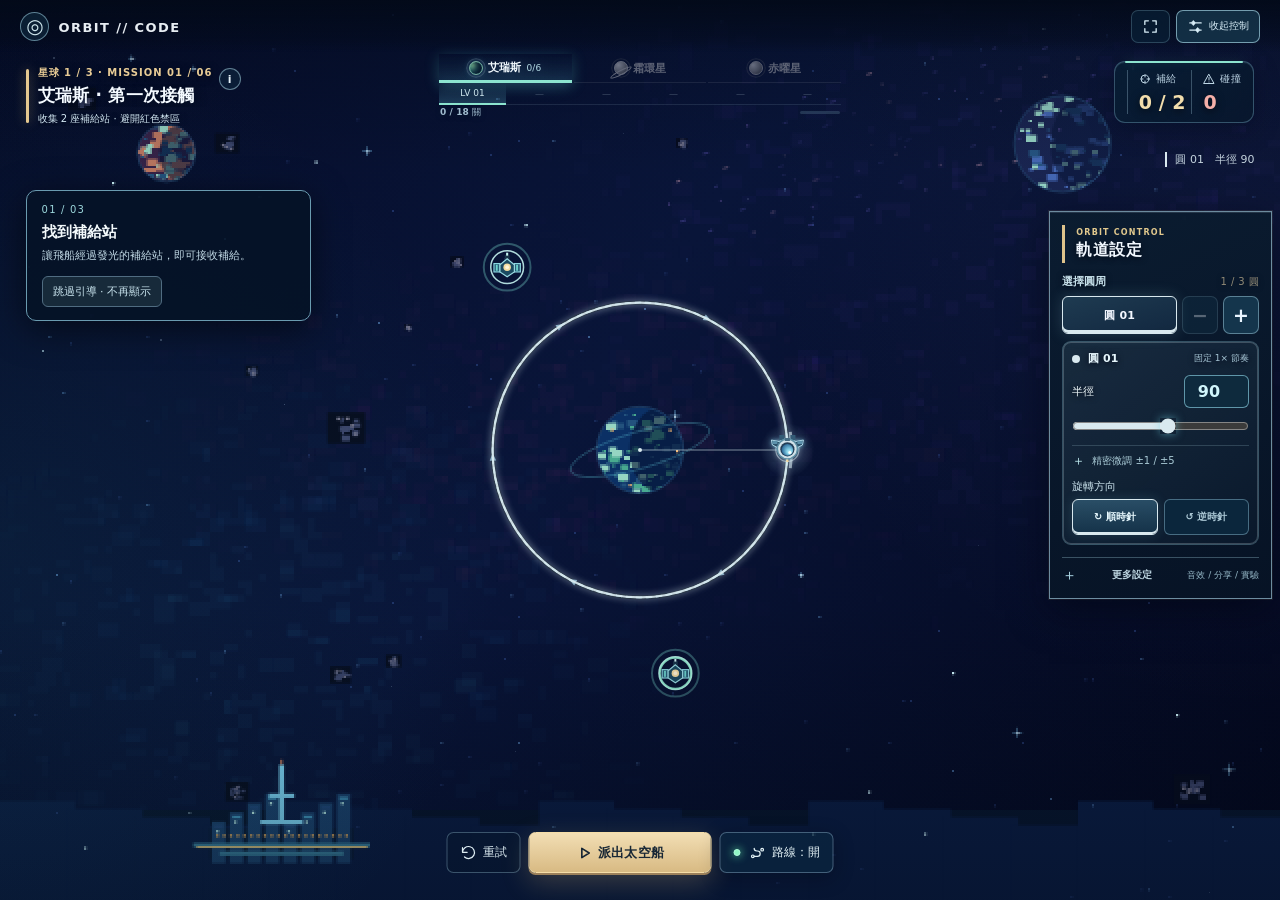
==== commit 9ad24716: "feat: V1.18 accessible touch targets, quiet HUD and dynamic SVG control states" ====
--- a/index.html
+++ b/index.html
@@ -1223,6 +1223,62 @@
  body[data-planet] .board-canvas:after,
  body[data-planet] .planet-btn.selected{transition:none!important}
 }
+
+/* V1.18: visually consistent glyphs, focused HUD and accessible mobile targets. */
+.ui-symbols{position:absolute;width:0;height:0;overflow:hidden;pointer-events:none}
+.ui-icon{display:inline-block;width:16px;height:16px;flex:none;vertical-align:middle;fill:none;stroke:currentColor;stroke-width:1.85;stroke-linecap:round;stroke-linejoin:round}
+.header-right .ui-icon{width:17px;height:17px}
+.board-header .metric span{display:inline-flex;align-items:center;gap:5px;white-space:nowrap}
+.board-header .metric .ui-icon{width:12px;height:12px;stroke-width:2}
+.board-header .actionbar .btn,.mobile-dock .dock-btn,
+#settingsPanel .panel-footer .btn{display:inline-flex;align-items:center;justify-content:center;gap:6px}
+.board-header #startBtn{font-weight:790!important;letter-spacing:.015em}
+.board-header #startBtn .ui-icon{width:16px;height:16px;stroke-width:2.5}
+.board-header #resetBtn{
+ background:rgba(7,23,43,.37)!important;
+ border-color:rgba(145,185,205,.38)!important;color:#dbeaf1!important;
+ box-shadow:none!important
+}
+.board-header #resetBtn:hover,.board-header #resetBtn:focus-visible{
+ background:rgba(43,82,104,.65)!important;border-color:#afdae9!important
+}
+.header-right .hud-toggle:focus-visible,
+.board-header .actionbar .btn:focus-visible,
+.mobile-dock .dock-btn:focus-visible,
+#settingsPanel .panel-footer .btn:focus-visible,
+.gamepad-help summary:focus-visible{
+ outline:2px solid #f2dcad;outline-offset:3px
+}
+header .brand small{display:none!important}
+.gamepad-help summary{cursor:pointer;color:#deedf3;font-weight:680;min-height:28px;display:flex;align-items:center}
+.gamepad-help p{margin:6px 0 0;color:#b8d5df;line-height:1.6}
+#settingsPanel .wheel .num,#radiusReadout,#settingsPanel #wheelCountHint{
+ font-variant-numeric:tabular-nums;font-feature-settings:"tnum" 1
+}
+@media(max-width:860px){
+ .board-header .actionbar .btn{height:44px!important;min-height:44px!important}
+ .mobile-dock .dock-btn{height:44px!important;min-height:44px!important}
+ #settingsPanel .wheel-tab,#settingsPanel .wheel-count-shortcut,
+ #settingsPanel .wheel .dir,#settingsPanel .micro-btn{min-height:44px!important}
+ #settingsPanel .wheel-count-shortcut{height:44px!important;min-width:44px!important;flex-basis:44px!important}
+ #settingsPanel .wheel .num{min-height:44px!important}
+ #settingsPanel .wheel input[type=range]{min-height:44px!important}
+ .board-header .metric .ui-icon{width:11px;height:11px}
+}
+@media(max-width:350px){
+ .board-header .actionbar .btn{gap:3px;padding-left:5px!important;padding-right:5px!important}
+ .board-header .actionbar .btn .ui-icon{width:13px;height:13px}
+}
+@media(max-width:860px) and (max-height:570px){
+ .board-header .actionbar .btn{height:44px!important;min-height:44px!important}
+ .mobile-dock .dock-btn{height:44px!important;min-height:44px!important}
+ .board-header .actionbar{bottom:58px!important}
+ body[data-mobile-pane=settings] .panel,
+ body[data-mobile-pane=levels] .levels-section{bottom:58px!important}
+}
+@media(prefers-reduced-motion:reduce){
+ .board-header #startBtn,.board-header #resetBtn{transition:none!important}
+}
 </style>
 </head>
 <body><svg class="ui-symbols" aria-hidden="true" focusable="false" xmlns="http://www.w3.org/2000/svg"><symbol id="oi-launch" viewBox="0 0 24 24"><path d="m8 5 11 7-11 7z"/></symbol><symbol id="oi-pause" viewBox="0 0 24 24"><path d="M8 5v14M16 5v14"/></symbol><symbol id="oi-retry" viewBox="0 0 24 24"><path d="M3 11a9 9 0 1 1 3 7M3 4v7h7"/></symbol><symbol id="oi-expand" viewBox="0 0 24 24"><path d="M9 4H4v5M15 4h5v5M4 15v5h5M20 15v5h-5"/></symbol><symbol id="oi-settings" viewBox="0 0 24 24"><path d="M4 7h16M4 17h16M9 4v6M15 14v6"/><circle cx="9" cy="7" r="2"/><circle cx="15" cy="17" r="2"/></symbol><symbol id="oi-levels" viewBox="0 0 24 24"><rect x="4" y="4" width="7" height="7" rx="1"/><rect x="13" y="4" width="7" height="7" rx="1"/><rect x="4" y="13" width="7" height="7" rx="1"/><rect x="13" y="13" width="7" height="7" rx="1"/></symbol><symbol id="oi-route" viewBox="0 0 24 24"><circle cx="5" cy="17" r="2"/><circle cx="19" cy="7" r="2"/><path d="M7 17h5a4 4 0 0 0 0-8h-1a4 4 0 0 1-4-4"/></symbol><symbol id="oi-sound" viewBox="0 0 24 24"><path d="M4 9h4l5-4v14l-5-4H4zM17 9c2 1 2 5 0 6"/></symbol><symbol id="oi-mute" viewBox="0 0 24 24"><path d="M4 9h4l5-4v14l-5-4H4zM17 9l5 6m0-6-5 6"/></symbol><symbol id="oi-share" viewBox="0 0 24 24"><path d="M13 5h6v6M19 5l-9 9M19 14v5H5V5h5"/></symbol><symbol id="oi-undo" viewBox="0 0 24 24"><path d="M9 7 4 12l5 5M4 12h9a6 6 0 0 1 0 6"/></symbol><symbol id="oi-orbit" viewBox="0 0 24 24"><circle cx="12" cy="12" r="3"/><ellipse cx="12" cy="12" rx="10" ry="5" transform="rotate(-36 12 12)"/></symbol><symbol id="oi-dice" viewBox="0 0 24 24"><rect x="4" y="4" width="16" height="16" rx="3"/><circle cx="8" cy="8" r="1"/><circle cx="16" cy="16" r="1"/><circle cx="12" cy="12" r="1"/></symbol><symbol id="oi-scene" viewBox="0 0 24 24"><circle cx="17" cy="6" r="2"/><path d="M3 19 9 9l4 6 3-4 5 8z"/></symbol><symbol id="oi-goal" viewBox="0 0 24 24"><circle cx="12" cy="12" r="8"/><path d="M12 4v4M12 16v4M4 12h4M16 12h4"/></symbol><symbol id="oi-danger" viewBox="0 0 24 24"><path d="m12 3 10 18H2zM12 9v5M12 18h.01"/></symbol></svg><div class="shell">
@@ -1278,6 +1334,14 @@
 <script>
 (()=>{'use strict';
 const $=id=>document.getElementById(id),PI=Math.PI,TAU=PI*2,BASE=TAU/8;
+function setIconLabel(id,icon,label){
+ const button=$(id),svg=document.createElementNS('http://www.w3.org/2000/svg','svg');
+ svg.setAttribute('class','ui-icon');svg.setAttribute('aria-hidden','true');svg.setAttribute('focusable','false');
+ const use=document.createElementNS('http://www.w3.org/2000/svg','use');
+ use.setAttribute('href','#oi-'+icon);svg.append(use);
+ const text=document.createElement('span');text.className='ui-button-label';text.textContent=label;
+ button.replaceChildren(svg,text);
+}
 const MAX_WHEELS=3;
 const COLORS=['#d9e9ef','#80b8d1','#d9bc84'];
 const initial=[{r:138,d:1}];
@@ -1346,7 +1410,7 @@
 try{soundEnabled=localStorage.getItem(SOUND_PREF_KEY)==='on'}catch(e){}
 function syncSoundUI(){
  const b=$('soundBtn');
- b.textContent=soundEnabled?'♫ 音效：開':'♪ 音效：關';
+ setIconLabel('soundBtn',soundEnabled?'sound':'mute',soundEnabled?'音效：開':'音效：關');
  b.setAttribute('aria-pressed',String(soundEnabled));
  b.classList.toggle('active',soundEnabled);
 }
@@ -1462,7 +1526,7 @@
  const chip=$('stateChip');
  chip.textContent=state.cleared?'✓ 補給完成':{ready:'等待試跑',running:'LIVE',paused:'已暫停'}[mode];
  chip.classList.remove('pink');
- $('startBtn').textContent=mode==='running'?'Ⅱ 暫停運轉':mode==='paused'?'▶ 繼續運轉':'▶ 派出太空船';
+ setIconLabel('startBtn',mode==='running'?'pause':'launch',mode==='running'?'暫停運轉':mode==='paused'?'繼續運轉':'派出太空船');
 }
 function resetRun(){
  hidePlanetAchievement();
@@ -2190,7 +2254,7 @@
 }
 // Direct manipulation of each epicycle radius in the canvas; direction and frequency remain fixed during drag.
 function pointerXY(ev){const b=canvas.getBoundingClientRect();return{x:(ev.clientX-b.left)*(W/b.width),y:(ev.clientY-b.top)*(H/b.height)}}
-canvas.addEventListener('pointerdown',ev=>{const p=pointerXY(ev),rings=wheelGeometry();let best=-1,score=Infinity;for(let i=rings.length-1;i>=0;i--){const r=rings[i],tipDist=Math.hypot(p.x-r.tx,p.y-r.ty);const edgeDist=Math.abs(Math.hypot(p.x-r.cx,p.y-r.cy)-r.r);const d=tipDist<=24?tipDist:edgeDist<=11&&r.r>8?edgeDist+18:Infinity;if(d<score){score=d;best=i}}if(best<0)return;selectWheel(best);state.dragging={index:best,startR:state.wheels[best].r};canvas.setPointerCapture(ev.pointerId);canvas.classList.add('dragging');ev.preventDefault();});
+canvas.addEventListener('pointerdown',ev=>{const p=pointerXY(ev),rings=wheelGeometry();let best=-1,score=Infinity;for(let i=rings.length-1;i>=0;i--){const r=rings[i],tipDist=Math.hypot(p.x-r.tx,p.y-r.ty);const edgeDist=Math.abs(Math.hypot(p.x-r.cx,p.y-r.cy)-r.r);const touch=ev.pointerType==='touch'||ev.pointerType==='pen';const d=tipDist<=(touch?28:24)?tipDist:edgeDist<=(touch?16:11)&&r.r>8?edgeDist+18:Infinity;if(d<score){score=d;best=i}}if(best<0)return;selectWheel(best);state.dragging={index:best,startR:state.wheels[best].r};canvas.setPointerCapture(ev.pointerId);canvas.classList.add('dragging');ev.preventDefault();});
 canvas.addEventListener('pointermove',ev=>{if(!state.dragging)return;const p=pointerXY(ev),ring=wheelGeometry()[state.dragging.index],v=Math.hypot(p.x-ring.cx,p.y-ring.cy)/worldScale;const i=state.dragging.index;updateWheel(i,'r',v,false);syncRadiusUI(i);ev.preventDefault()});
 function endRadiusDrag(){
  if(!state.dragging)return;
@@ -2203,7 +2267,7 @@
  syncRadiusUI(drag.index);
 }
 canvas.addEventListener('pointerup',endRadiusDrag);canvas.addEventListener('pointercancel',endRadiusDrag);canvas.addEventListener('lostpointercapture',endRadiusDrag);
-$('sceneBtn').addEventListener('click',()=>{state.showScenery=!state.showScenery;sceneryKey='';$('sceneBtn').classList.toggle('active',state.showScenery);$('sceneBtn').setAttribute('aria-pressed',String(state.showScenery));$('sceneBtn').textContent=state.showScenery?'✦ 背景：經典宇宙':'○ 背景：簡約';draw()});$('startBtn').addEventListener('click',start);$('resetBtn').addEventListener('click',resetRun);$('previewBtn').addEventListener('click',()=>{
+$('sceneBtn').addEventListener('click',()=>{state.showScenery=!state.showScenery;sceneryKey='';$('sceneBtn').classList.toggle('active',state.showScenery);$('sceneBtn').setAttribute('aria-pressed',String(state.showScenery));setIconLabel('sceneBtn','scene',state.showScenery?'背景：經典宇宙':'背景：簡約');draw()});$('startBtn').addEventListener('click',start);$('resetBtn').addEventListener('click',resetRun);$('previewBtn').addEventListener('click',()=>{
  state.showPrediction=!state.showPrediction;
  state.predictionRevealAt=state.showPrediction?performance.now():0;
  $('previewBtn').classList.toggle('active',state.showPrediction);
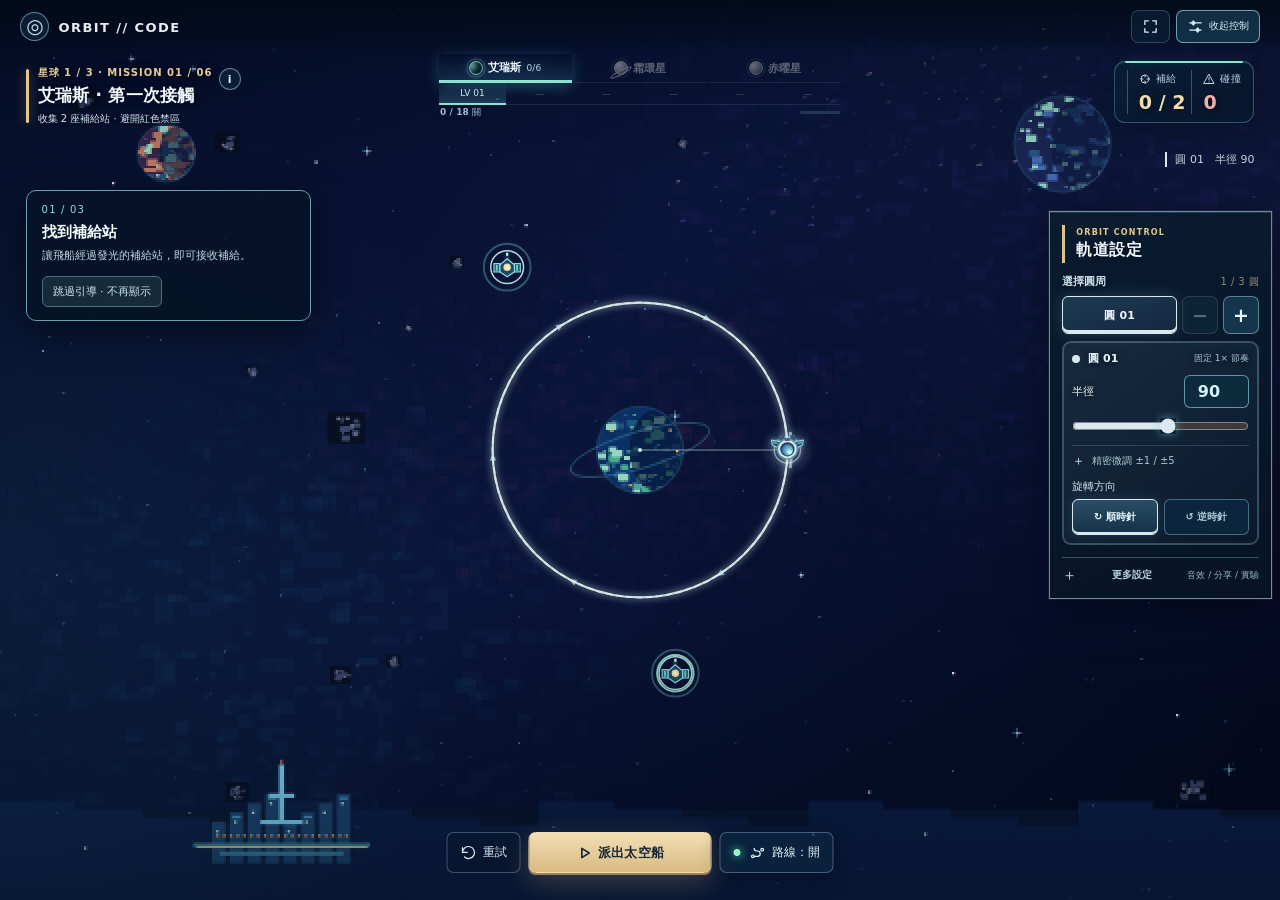
==== commit f9c46545: "fix: keep folded precision control touch target at 44px on phones" ====
--- a/index.html
+++ b/index.html
@@ -1259,7 +1259,8 @@
  .board-header .actionbar .btn{height:44px!important;min-height:44px!important}
  .mobile-dock .dock-btn{height:44px!important;min-height:44px!important}
  #settingsPanel .wheel-tab,#settingsPanel .wheel-count-shortcut,
- #settingsPanel .wheel .dir,#settingsPanel .micro-btn{min-height:44px!important}
+ #settingsPanel .wheel .dir,#settingsPanel .micro-btn,
+ #settingsPanel .precision-fold summary{min-height:44px!important}
  #settingsPanel .wheel-count-shortcut{height:44px!important;min-width:44px!important;flex-basis:44px!important}
  #settingsPanel .wheel .num{min-height:44px!important}
  #settingsPanel .wheel input[type=range]{min-height:44px!important}
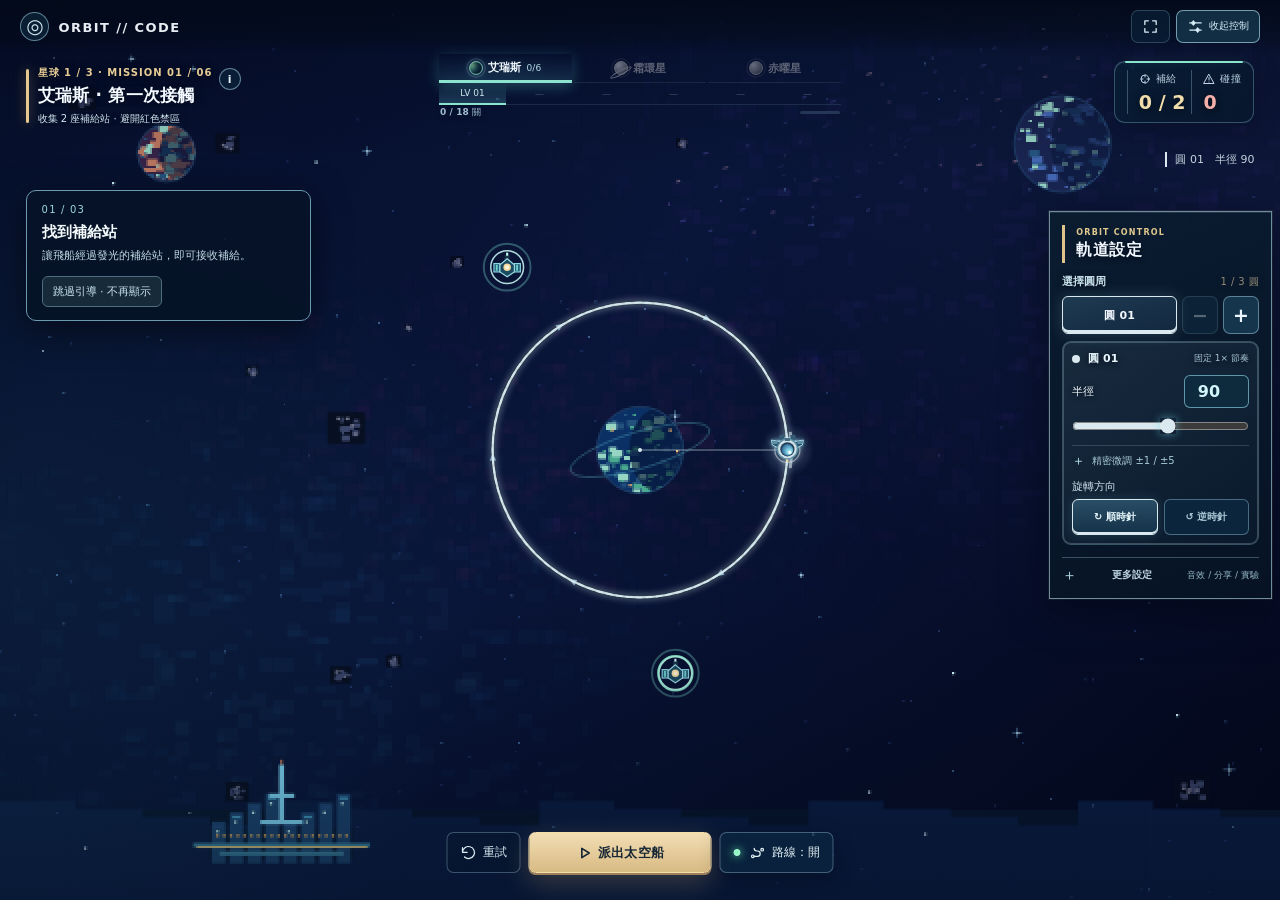
==== commit 428d3f76: "fix: scope nested disclosure selectors to advanced root summary" ====
--- a/index.html
+++ b/index.html
@@ -723,7 +723,7 @@
  color:#aabfcf;border-radius:6px;font-size:11px;font-weight:680;cursor:pointer}
 .wheel-tab.selected{border:1px solid var(--wheel);background:linear-gradient(180deg,#34627b5c,#102738ac);color:#f3f7ff;
  box-shadow:inset 0 -2px var(--wheel)}
-.wheel-tab:focus-visible,.mission-info-btn:focus-visible,.advanced-options summary:focus-visible{outline:2px solid #d0edfe;outline-offset:3px}
+.wheel-tab:focus-visible,.mission-info-btn:focus-visible,.advanced-options > summary:focus-visible{outline:2px solid #d0edfe;outline-offset:3px}
 .wheels{display:block!important}
 .wheel{padding:1px 0 3px!important;border:0!important;background:none!important}
 .wheel-title{font-weight:640;display:flex;justify-content:space-between;align-items:center;padding:3px 0 7px}
@@ -733,12 +733,12 @@
 .panel-pad{padding:13px 12px 6px!important}
 .panel{max-height:calc(100dvh - 220px)!important}
 .advanced-options{flex:none;margin:8px 11px 6px;border-top:1px solid #84adc244}
-.advanced-options summary{list-style:none;display:flex;align-items:center;justify-content:space-between;
+.advanced-options > summary{list-style:none;display:flex;align-items:center;justify-content:space-between;
  min-height:37px;cursor:pointer;color:#e0eefa;font-size:11px;font-weight:670;gap:7px}
-.advanced-options summary::-webkit-details-marker{display:none}
-.advanced-options summary:before{content:'＋';font-weight:500;color:#aad5e3;font-size:15px}
+.advanced-options > summary::-webkit-details-marker{display:none}
+.advanced-options > summary:before{content:'＋';font-weight:500;color:#aad5e3;font-size:15px}
 .advanced-options[open] summary:before{content:'−'}
-.advanced-options summary span{font-size:9px;font-weight:420;color:#93b5c5;text-align:right}
+.advanced-options > summary span{font-size:9px;font-weight:420;color:#93b5c5;text-align:right}
 .advanced-options .panel-footer{padding:8px 0 5px!important;margin:0!important;border:0!important;background:none!important}
 .advanced-options .panel-footer-label{display:none}
 @media(min-width:861px){
@@ -777,7 +777,7 @@
  .wheel-tabs{min-height:37px}
  .wheel-tab{min-height:36px}
  .advanced-options{margin:6px 13px}
- .advanced-options summary{min-height:39px}
+ .advanced-options > summary{min-height:39px}
  .board-header #resetBtn{order:1}
  .board-header #startBtn{order:2}
  .board-header #previewBtn{order:3}
@@ -1076,7 +1076,7 @@
  background:linear-gradient(180deg,rgba(66,121,150,.51),rgba(21,53,77,.85));
  box-shadow:inset 0 -2px var(--wheel),0 0 12px rgba(115,200,222,.17)}
 #settingsPanel .advanced-options{margin:7px 12px 6px;border-top:1px solid #87afc064}
-#settingsPanel .advanced-options summary{min-height:34px;font-size:10px;color:#bcd4e0}
+#settingsPanel .advanced-options > summary{min-height:34px;font-size:10px;color:#bcd4e0}
 #hudControlBtn[aria-expanded=false]{
  border-color:#e3c68b!important;color:#fff0c9;
  background:rgba(33,56,74,.93);box-shadow:0 0 0 1px #debe7655,0 2px 17px #b99f594b
@@ -1093,7 +1093,7 @@
  #settingsPanel .wheel .num{min-height:40px;font-size:17px}
  #settingsPanel .wheel input[type=range]{min-height:36px}
  #settingsPanel .precision-fold summary{min-height:40px}
- #settingsPanel .advanced-options summary{min-height:40px}
+ #settingsPanel .advanced-options > summary{min-height:40px}
 }
 @media(max-height:600px) and (max-width:860px){
  #settingsPanel{max-height:min(61dvh,390px)!important}
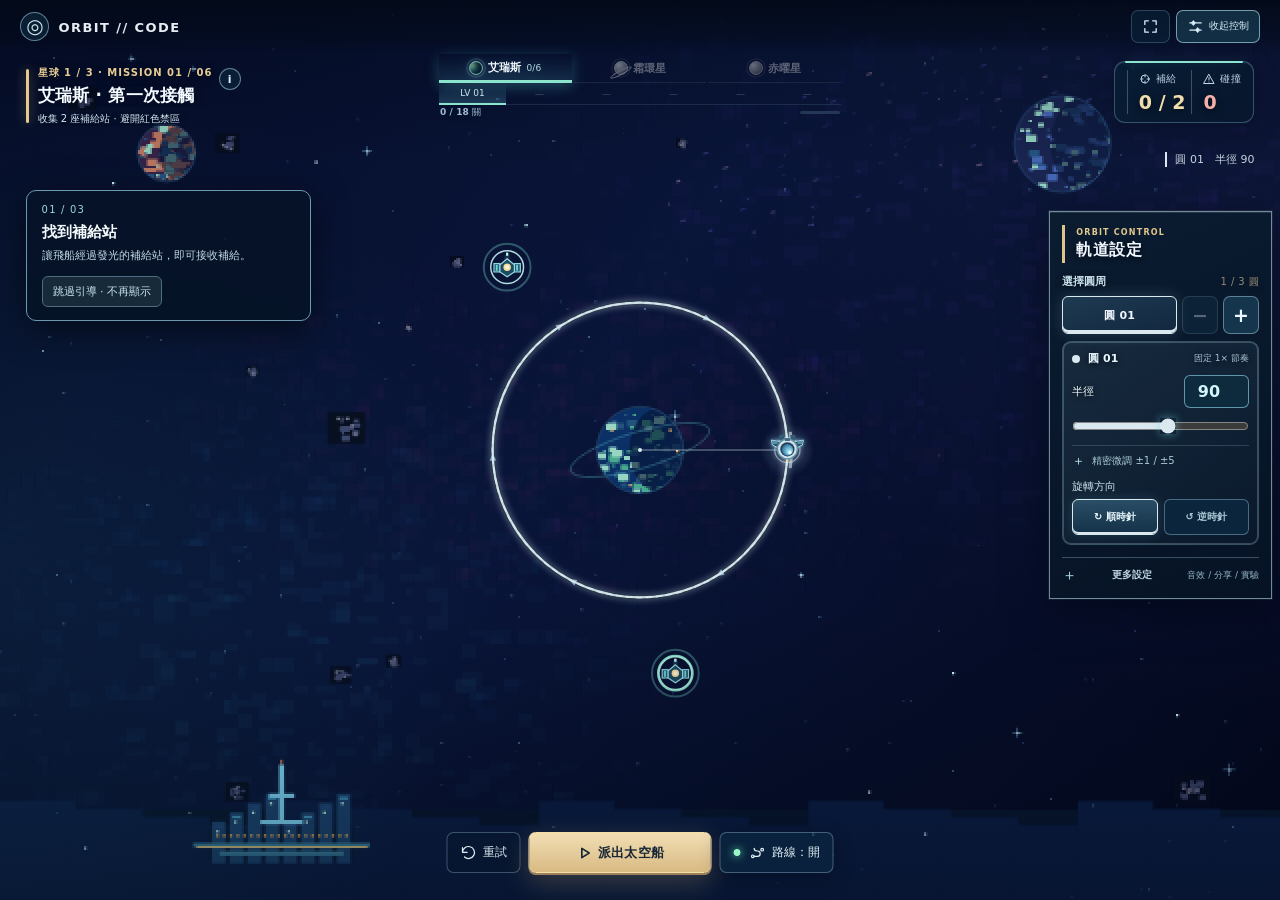
==== commit ed649bb6: "fix: remove redundant mobile actionbar padding while preserving 44px buttons" ====
--- a/index.html
+++ b/index.html
@@ -1256,6 +1256,7 @@
  font-variant-numeric:tabular-nums;font-feature-settings:"tnum" 1
 }
 @media(max-width:860px){
+ .board-header .actionbar{padding:0!important}
  .board-header .actionbar .btn{height:44px!important;min-height:44px!important}
  .mobile-dock .dock-btn{height:44px!important;min-height:44px!important}
  #settingsPanel .wheel-tab,#settingsPanel .wheel-count-shortcut,
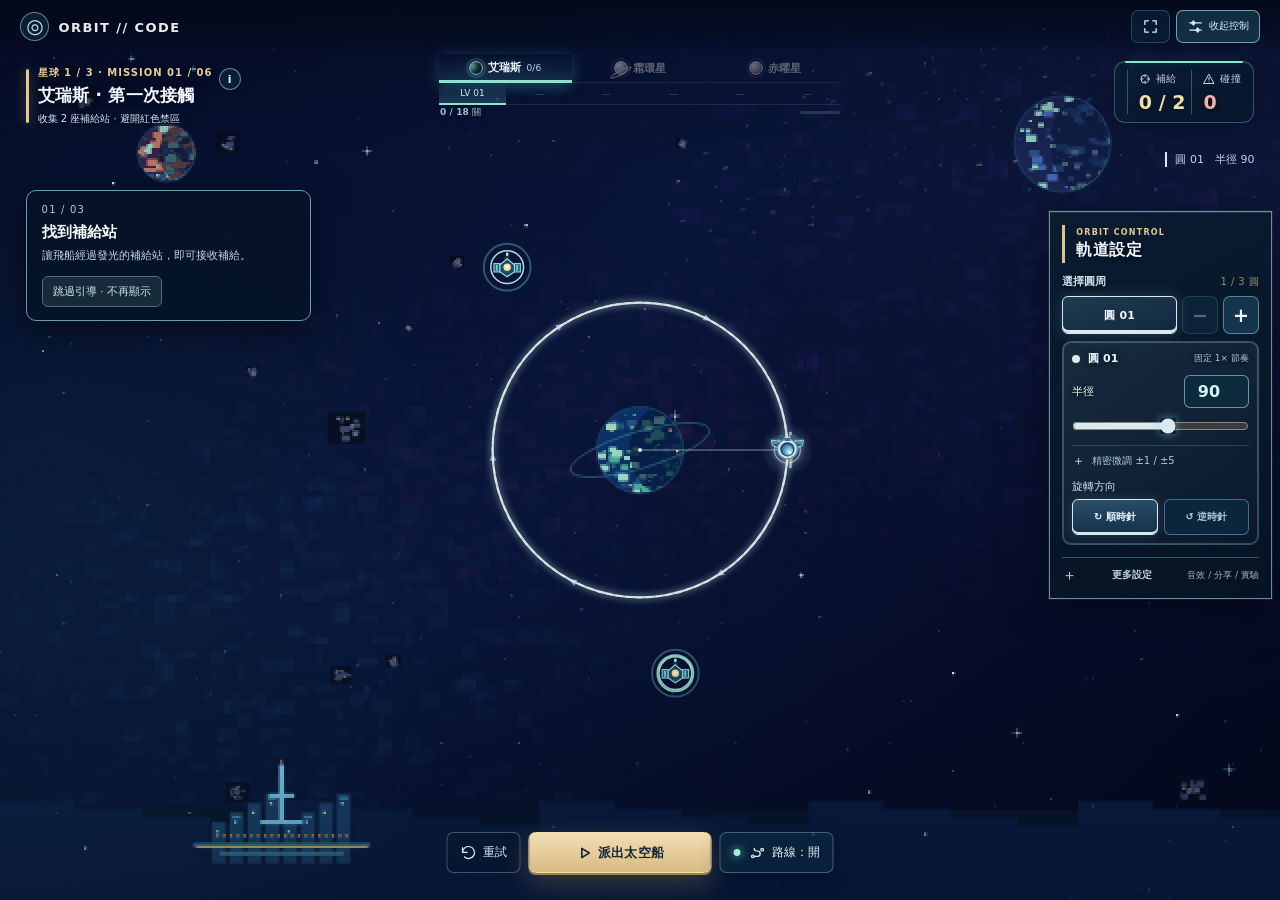
==== commit c46b8b2d: "fix: prevent WebKit redundant canvas backing-store resets on unchanged resize" ====
--- a/index.html
+++ b/index.html
@@ -1795,7 +1795,20 @@
  if(goalEl.textContent!==goal){goalEl.textContent=goal;renderPerf.hudWrites++}
  if(hazardEl.textContent!==hits){hazardEl.textContent=hits;renderPerf.hudWrites++}
 }
-function resize(){const box=$('boardArea').getBoundingClientRect();W=box.width;H=box.height;DPR=Math.min(window.devicePixelRatio||1,2);canvas.width=Math.round(W*DPR);canvas.height=Math.round(H*DPR);ctx.setTransform(DPR,0,0,DPR,0,0);worldScale=Math.min((W-28)/610,(H-32)/530);OX=W/2;OY=H/2;sceneryKey="";draw()}
+function resize(){
+ const box=$('boardArea').getBoundingClientRect(),nextW=box.width,nextH=box.height;
+ if(nextW<=0||nextH<=0)return;
+ const nextDPR=Math.min(window.devicePixelRatio||1,2);
+ const pixelsW=Math.round(nextW*nextDPR),pixelsH=Math.round(nextH*nextDPR);
+ // WebKit can repeat observer notifications after first paint. Never clear an unchanged
+ // backing store or its scenery/forecast paths when the dimensions are identical.
+ if(W===nextW&&H===nextH&&DPR===nextDPR&&canvas.width===pixelsW&&canvas.height===pixelsH)return;
+ W=nextW;H=nextH;DPR=nextDPR;
+ canvas.width=pixelsW;canvas.height=pixelsH;
+ ctx.setTransform(DPR,0,0,DPR,0,0);
+ worldScale=Math.min((W-28)/610,(H-32)/530);OX=W/2;OY=H/2;
+ sceneryKey="";draw()
+}
 function sx(x){return OX+x*worldScale}function sy(y){return OY+y*worldScale}function drawLine(points,color,width=1,blur=0,dash=[]){if(points.length<2)return;ctx.beginPath();ctx.moveTo(sx(points[0].x),sy(points[0].y));for(let i=1;i<points.length;i++)ctx.lineTo(sx(points[i].x),sy(points[i].y));ctx.strokeStyle=color;ctx.lineWidth=width;ctx.lineJoin='round';ctx.lineCap='round';ctx.setLineDash(dash);ctx.shadowColor=color;ctx.shadowBlur=blur;ctx.stroke();ctx.shadowBlur=0;ctx.setLineDash([])}
 const reducedMotion=window.matchMedia('(prefers-reduced-motion: reduce)').matches;
 let sceneryCache=null,sceneryKey='';
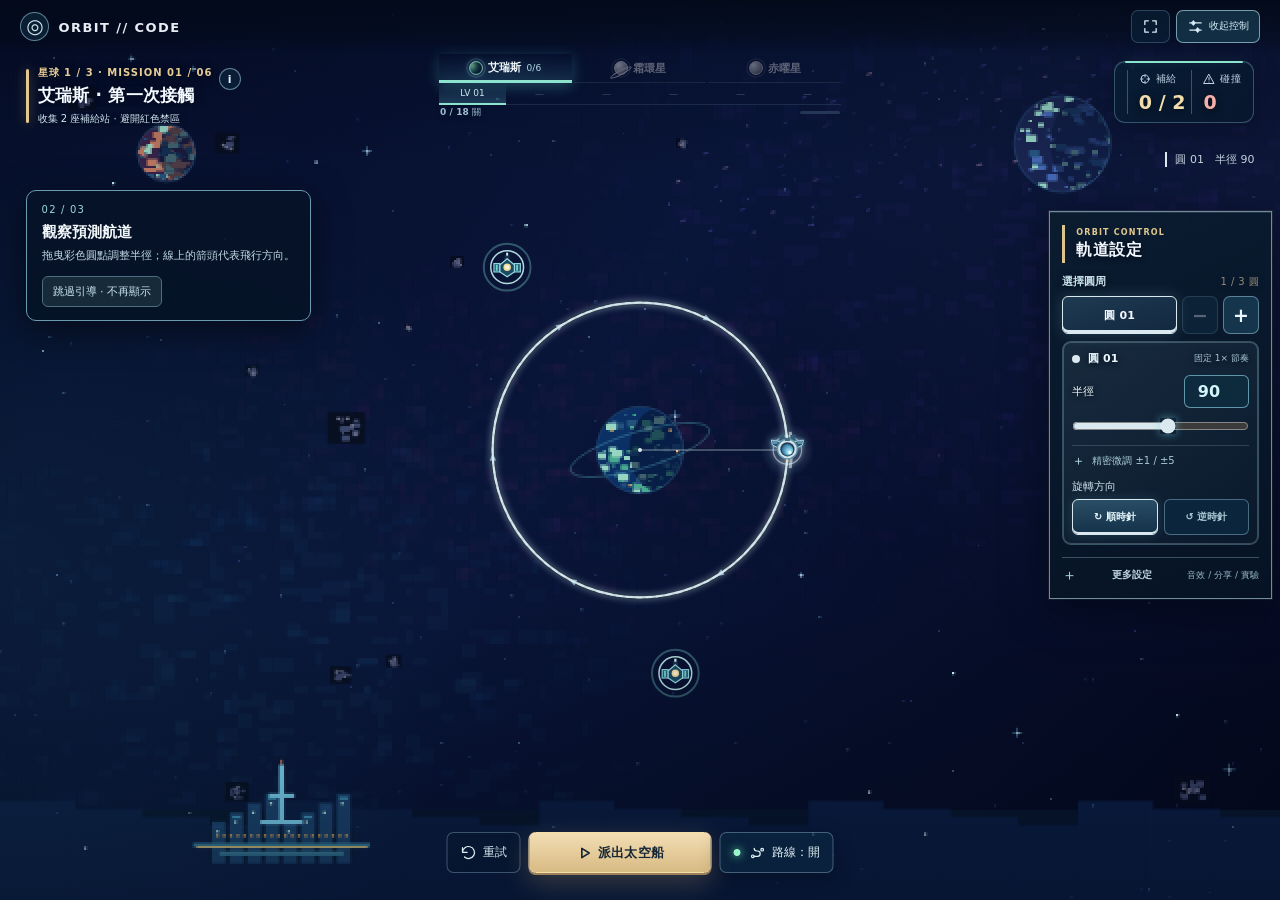
==== commit d330d250: "testability: track real canvas allocations and expose stable resize for regression" ====
--- a/index.html
+++ b/index.html
@@ -1788,7 +1788,7 @@
  selectWheel(state.selectedWheel)
 }
 // A small instrumented counter also guards unnecessary DOM churn on every frame.
-const renderPerf={forecastBuilds:0,forecastHits:0,hudWrites:0};
+const renderPerf={forecastBuilds:0,forecastHits:0,hudWrites:0,canvasResizes:0};
 function syncHUD(){
  const l=levels[state.level],goal=`${state.done} / ${l.goals.length}`,hits=String(state.hits);
  const goalEl=$('goalMetric'),hazardEl=$('hazardMetric');
@@ -1807,7 +1807,7 @@
  canvas.width=pixelsW;canvas.height=pixelsH;
  ctx.setTransform(DPR,0,0,DPR,0,0);
  worldScale=Math.min((W-28)/610,(H-32)/530);OX=W/2;OY=H/2;
- sceneryKey="";draw()
+ sceneryKey="";renderPerf.canvasResizes++;draw()
 }
 function sx(x){return OX+x*worldScale}function sy(y){return OY+y*worldScale}function drawLine(points,color,width=1,blur=0,dash=[]){if(points.length<2)return;ctx.beginPath();ctx.moveTo(sx(points[0].x),sy(points[0].y));for(let i=1;i<points.length;i++)ctx.lineTo(sx(points[i].x),sy(points[i].y));ctx.strokeStyle=color;ctx.lineWidth=width;ctx.lineJoin='round';ctx.lineCap='round';ctx.setLineDash(dash);ctx.shadowColor=color;ctx.shadowBlur=blur;ctx.stroke();ctx.shadowBlur=0;ctx.setLineDash([])}
 const reducedMotion=window.matchMedia('(prefers-reduced-motion: reduce)').matches;
@@ -2466,6 +2466,6 @@
 window.addEventListener('pageshow',event=>{if(event.persisted)resize()}); // Safari back/forward cache.
 readSharedOrbit();
 requestAnimationFrame(tick);
-window.__ORBIT_DEBUG__={levels,state,pointAt,resetRun,start,setLevel,collision,finish,wheelGeometry,updateWheel,MAX_WHEELS,segmentDistance,hideTutorial,syncTutorial,worlds:planets,PLANET_SIZE,planetIndex,renderPlanets,makeShareUrl,readSharedOrbit,playCue,toggleSound,pollGamepad,announcePlanetUnlocked,hidePlanetAchievement,journeyTotals,firstPlayableInPlanet,draw,renderPerf,visual:{ship:'round-scout',goal:'supply-station',hazard:'navigation-mine',background:'classic-cosmos',layout:'focus-hud',precision:true,quietHUD:true,journeyProgress:true,settlement:false,starRating:false,resumeLastStage:true,gamepad:true,planetUnlock:'nonmodal',sonicFeedback:true,shareableOrbit:true,customConfigs:true,completion:'nonmodal',timeLimit:false,onboarding:true,prediction:'hazard-aware',predictionRevealMs:520,motion:'native-canvas',motionDurationMs:640,scores:'persistent-best',planets:3,levelsPerPlanet:6}};
+window.__ORBIT_DEBUG__={levels,state,pointAt,resetRun,start,setLevel,collision,finish,wheelGeometry,updateWheel,MAX_WHEELS,segmentDistance,hideTutorial,syncTutorial,worlds:planets,PLANET_SIZE,planetIndex,renderPlanets,makeShareUrl,readSharedOrbit,playCue,toggleSound,pollGamepad,announcePlanetUnlocked,hidePlanetAchievement,journeyTotals,firstPlayableInPlanet,draw,resize,renderPerf,visual:{ship:'round-scout',goal:'supply-station',hazard:'navigation-mine',background:'classic-cosmos',layout:'focus-hud',precision:true,quietHUD:true,journeyProgress:true,settlement:false,starRating:false,resumeLastStage:true,gamepad:true,planetUnlock:'nonmodal',sonicFeedback:true,shareableOrbit:true,customConfigs:true,completion:'nonmodal',timeLimit:false,onboarding:true,prediction:'hazard-aware',predictionRevealMs:520,motion:'native-canvas',motionDurationMs:640,scores:'persistent-best',planets:3,levelsPerPlanet:6}};
 })();
 </script></body></html>
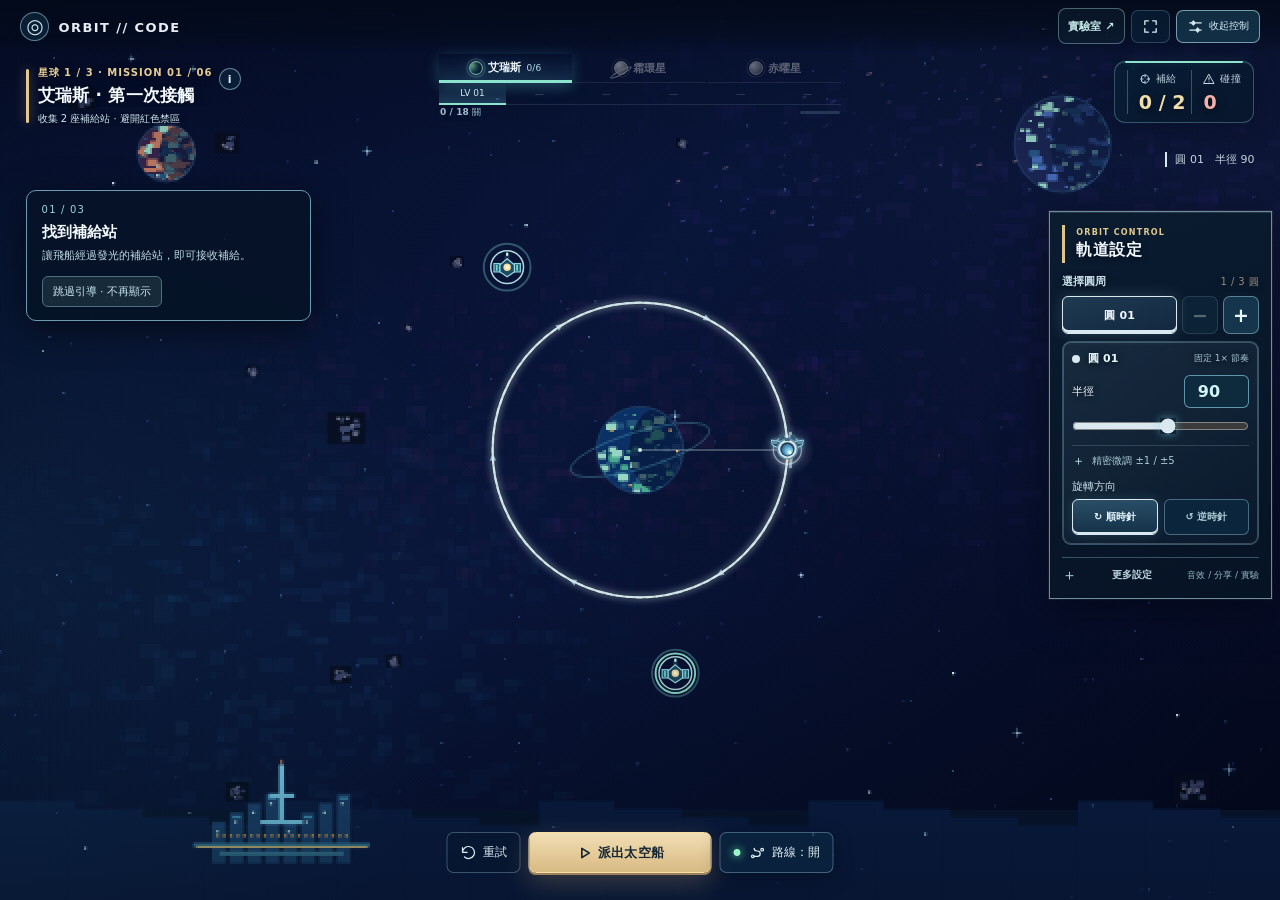
==== commit 1e7b1c59: "feat: link independent trajectory experiment from main game header" ====
--- a/index.html
+++ b/index.html
@@ -1281,10 +1281,21 @@
 @media(prefers-reduced-motion:reduce){
  .board-header #startBtn,.board-header #resetBtn{transition:none!important}
 }
+
+/* V1.19 — experiment entry is a secondary, independent destination. */
+header .experiment-entry{
+ display:inline-flex;align-items:center;justify-content:center;min-height:36px;
+ padding:0 9px;border:1px solid rgba(167,208,209,.42);border-radius:8px;
+ color:#c4e8e6;background:rgba(30,68,78,.20);font-size:11px;font-weight:730;
+ text-decoration:none;white-space:nowrap
+}
+header .experiment-entry:hover{background:rgba(55,115,117,.29);border-color:#a8e2db}
+header .experiment-entry:focus-visible{outline:2px solid #f1d7a2;outline-offset:3px}
+@media(max-width:430px){header .experiment-entry{font-size:10px;padding:0 5px;min-height:34px}}
 </style>
 </head>
 <body><svg class="ui-symbols" aria-hidden="true" focusable="false" xmlns="http://www.w3.org/2000/svg"><symbol id="oi-launch" viewBox="0 0 24 24"><path d="m8 5 11 7-11 7z"/></symbol><symbol id="oi-pause" viewBox="0 0 24 24"><path d="M8 5v14M16 5v14"/></symbol><symbol id="oi-retry" viewBox="0 0 24 24"><path d="M3 11a9 9 0 1 1 3 7M3 4v7h7"/></symbol><symbol id="oi-expand" viewBox="0 0 24 24"><path d="M9 4H4v5M15 4h5v5M4 15v5h5M20 15v5h-5"/></symbol><symbol id="oi-settings" viewBox="0 0 24 24"><path d="M4 7h16M4 17h16M9 4v6M15 14v6"/><circle cx="9" cy="7" r="2"/><circle cx="15" cy="17" r="2"/></symbol><symbol id="oi-levels" viewBox="0 0 24 24"><rect x="4" y="4" width="7" height="7" rx="1"/><rect x="13" y="4" width="7" height="7" rx="1"/><rect x="4" y="13" width="7" height="7" rx="1"/><rect x="13" y="13" width="7" height="7" rx="1"/></symbol><symbol id="oi-route" viewBox="0 0 24 24"><circle cx="5" cy="17" r="2"/><circle cx="19" cy="7" r="2"/><path d="M7 17h5a4 4 0 0 0 0-8h-1a4 4 0 0 1-4-4"/></symbol><symbol id="oi-sound" viewBox="0 0 24 24"><path d="M4 9h4l5-4v14l-5-4H4zM17 9c2 1 2 5 0 6"/></symbol><symbol id="oi-mute" viewBox="0 0 24 24"><path d="M4 9h4l5-4v14l-5-4H4zM17 9l5 6m0-6-5 6"/></symbol><symbol id="oi-share" viewBox="0 0 24 24"><path d="M13 5h6v6M19 5l-9 9M19 14v5H5V5h5"/></symbol><symbol id="oi-undo" viewBox="0 0 24 24"><path d="M9 7 4 12l5 5M4 12h9a6 6 0 0 1 0 6"/></symbol><symbol id="oi-orbit" viewBox="0 0 24 24"><circle cx="12" cy="12" r="3"/><ellipse cx="12" cy="12" rx="10" ry="5" transform="rotate(-36 12 12)"/></symbol><symbol id="oi-dice" viewBox="0 0 24 24"><rect x="4" y="4" width="16" height="16" rx="3"/><circle cx="8" cy="8" r="1"/><circle cx="16" cy="16" r="1"/><circle cx="12" cy="12" r="1"/></symbol><symbol id="oi-scene" viewBox="0 0 24 24"><circle cx="17" cy="6" r="2"/><path d="M3 19 9 9l4 6 3-4 5 8z"/></symbol><symbol id="oi-goal" viewBox="0 0 24 24"><circle cx="12" cy="12" r="8"/><path d="M12 4v4M12 16v4M4 12h4M16 12h4"/></symbol><symbol id="oi-danger" viewBox="0 0 24 24"><path d="m12 3 10 18H2zM12 9v5M12 18h.01"/></symbol></svg><div class="shell">
-<header><a class="brand" href="#" aria-label="ORBIT CODE"><span class="logo">◎</span><span><b>ORBIT // CODE</b><small>PURE FORM / ORBITAL PUZZLE</small></span></a><div class="header-right"><button class="hud-toggle" type="button" id="fullscreenBtn" aria-label="切換全螢幕" title="切換全螢幕"><svg class="ui-icon" aria-hidden="true" focusable="false"><use href="#oi-expand"></use></svg></button><button class="hud-toggle" type="button" id="hudControlBtn" aria-controls="settingsPanel" aria-expanded="true" title="顯示／收起軌道設定（H）"><svg class="ui-icon" aria-hidden="true" focusable="false"><use href="#oi-settings"></use></svg> <span>收起控制</span></button></div></header>
+<header><a class="brand" href="#" aria-label="ORBIT CODE"><span class="logo">◎</span><span><b>ORBIT // CODE</b><small>PURE FORM / ORBITAL PUZZLE</small></span></a><div class="header-right"><a class="experiment-entry" href="./experiment/" aria-label="前往軌跡實驗室">實驗室 ↗</a><button class="hud-toggle" type="button" id="fullscreenBtn" aria-label="切換全螢幕" title="切換全螢幕"><svg class="ui-icon" aria-hidden="true" focusable="false"><use href="#oi-expand"></use></svg></button><button class="hud-toggle" type="button" id="hudControlBtn" aria-controls="settingsPanel" aria-expanded="true" title="顯示／收起軌道設定（H）"><svg class="ui-icon" aria-hidden="true" focusable="false"><use href="#oi-settings"></use></svg> <span>收起控制</span></button></div></header>
 <section class="intro"><div><div class="eyebrow">ORBITAL PUZZLE — 3 PLANETS × 6 MISSIONS</div><h1>讓軌道，<span>剛好經過。</span></h1><p>調整最多三個圓的半徑與方向，讓軌跡經過所有訊號，避開危險區。</p></div><div class="intro-flag">最多三個圓 · 拖曳半徑 · 正反轉<br><b>18 個任務 · 三顆星球</b></div></section>
 <main class="layout"><section class="left" aria-label="遊戲畫面與關卡">
 <div class="board"><div class="board-header"><div class="command-title"><div><div class="level-tag" id="levelTag">MISSION 01 / 06</div><div class="level-name" id="levelName">第一次接觸</div><div class="mission-objective" id="missionObjective">收集 2 座補給站 · 避開禁區</div></div><button class="mission-info-btn" id="missionInfoBtn" type="button" aria-controls="missionStory" aria-expanded="false" title="查看本關簡介">i</button><div class="state-chip" id="stateChip">準備開始</div></div><div class="metrics"><div class="metric"><span><svg class="ui-icon" aria-hidden="true" focusable="false"><use href="#oi-goal"></use></svg> 補給</span><strong id="goalMetric">0 / 2</strong></div><div class="metric"><span><svg class="ui-icon" aria-hidden="true" focusable="false"><use href="#oi-danger"></use></svg> 碰撞</span><strong id="hazardMetric">0</strong></div></div><div class="actionbar"><button class="btn primary" id="startBtn"><svg class="ui-icon" aria-hidden="true" focusable="false"><use href="#oi-launch"></use></svg> <span class="ui-button-label">派出太空船</span></button><button class="btn" id="resetBtn" title="重設試跑（R）"><svg class="ui-icon" aria-hidden="true" focusable="false"><use href="#oi-retry"></use></svg> <span class="ui-button-label">重試</span></button><button class="btn active preview-toggle" id="previewBtn" aria-pressed="true" title="顯示／隱藏預測路線"><span class="preview-led" aria-hidden="true"></span><svg class="ui-icon" aria-hidden="true" focusable="false"><use href="#oi-route"></use></svg><span id="previewText">路線：開</span></button></div></div>
